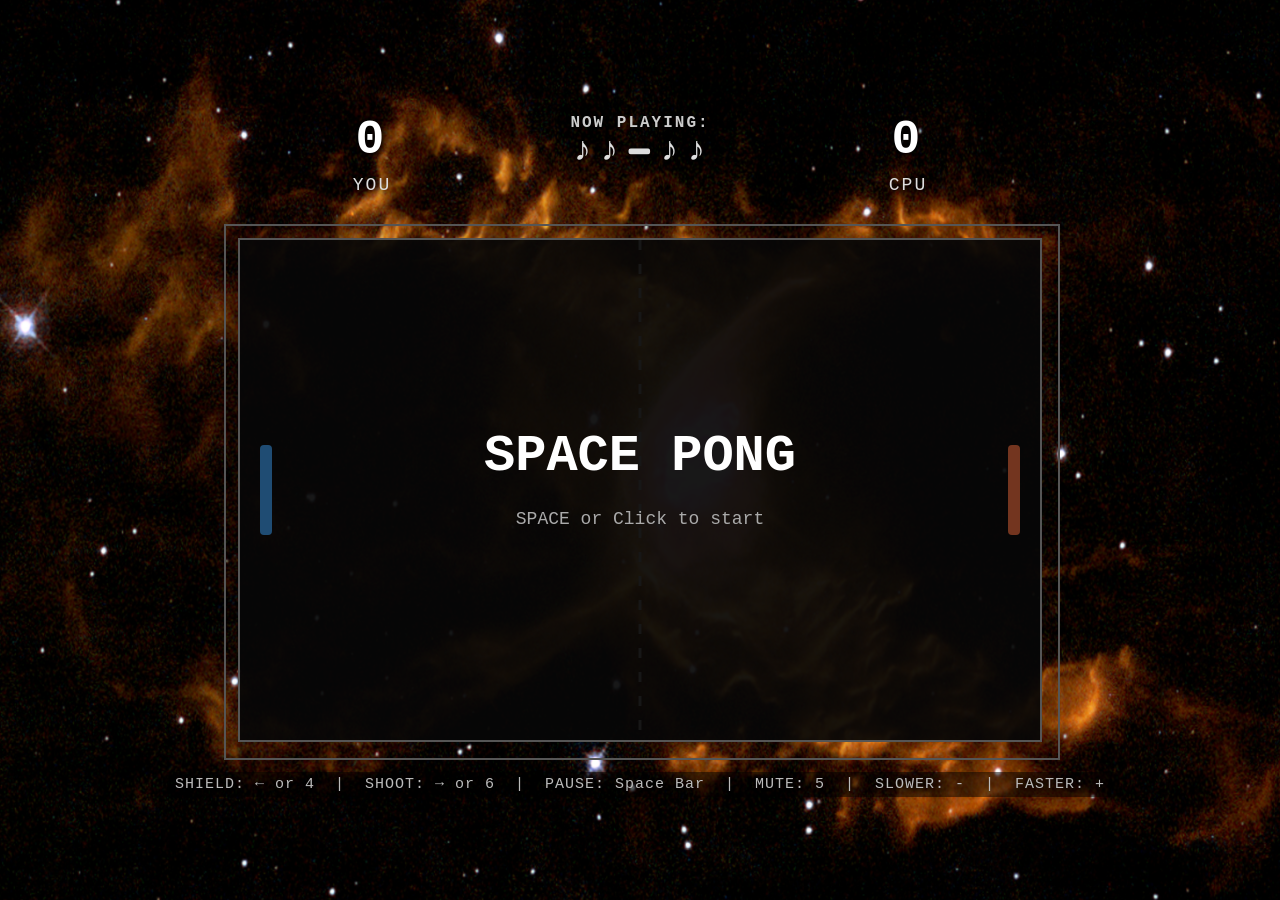
==== index.html @ f09dc67a "Fix audio issues: reduce music volume and stop charging sound on game end - Reduce music volume from" ====
<!DOCTYPE html>
<html lang="en">
<head>
  <meta charset="UTF-8">
  <title>Pong</title>
  <link rel="preconnect" href="https://fonts.googleapis.com">
  <link rel="preconnect" href="https://fonts.gstatic.com" crossorigin>
  <link href="https://fonts.googleapis.com/css2?family=Fredoka+One&display=swap" rel="stylesheet">
  <style>
    * { margin: 0; padding: 0; box-sizing: border-box; }
    body {
      background-color: #111;
      display: flex;
      flex-direction: column;
      align-items: center;
      justify-content: center;
      height: 100vh;
      font-family: 'Courier New', monospace;
      color: #fff;
      overflow: hidden;
      text-shadow: 0 1px 6px rgba(0,0,0,1), 0 0 12px rgba(0,0,0,0.9);
    }
    #scoreboard {
      display: flex;
      align-items: center;
      width: 804px;
      height: 72px;
      flex-shrink: 0;
      font-size: 48px;
      font-weight: bold;
      letter-spacing: 4px;
      line-height: 1;
    }
    #score-player { flex: 1; text-align: center; }
    #score-ai     { flex: 1; text-align: center; }
    #label-row {
      display: flex;
      width: 804px;
      height: 30px;
      flex-shrink: 0;
      align-items: flex-start;
      font-size: 18px;
      letter-spacing: 2px;
      color: #ddd;
      text-shadow: 0 1px 6px rgba(0,0,0,1), 0 0 12px rgba(0,0,0,0.9);
      line-height: 1;
    }
    #label-player { flex: 1; text-align: center; white-space: nowrap; }
    #label-spacer  { flex: 1; }
    #label-ai     { flex: 1; text-align: center; white-space: nowrap; }
    #frenzy-row {
      display: flex;
      width: 804px;
      height: 32px;
      flex-shrink: 0;
      align-items: center;
      overflow: hidden;
      position: relative; z-index: 3;
    }
    #frenzy-left, #frenzy-right {
      flex: 1;
      font-size: 22px;
      font-weight: bold;
      letter-spacing: 1px;
      text-align: center;
      visibility: hidden;
    }
    @keyframes kenBurns {
      from { transform: scale(1.0); }
      to   { transform: scale(1.1); }
    }
    @keyframes rainbowCycle {
      0%   { color: #ff0000; }
      14%  { color: #ff7f00; }
      28%  { color: #ffff00; }
      42%  { color: #00ff00; }
      57%  { color: #0000ff; }
      71%  { color: #4b0082; }
      85%  { color: #9400d3; }
      100% { color: #ff0000; }
    }
    .rainbow-text {
      animation: rainbowCycle 2s linear infinite;
      font-weight: bold;
      font-size: 28px;
      letter-spacing: 2px;
      display: block;
    }
    .bg-layer {
      position: fixed; inset: 0;
      background-size: 100% 100%; background-position: center; background-repeat: no-repeat;
      transition: opacity 3s ease;
      z-index: 1; pointer-events: none; opacity: 0;
      transform-origin: center center;
      will-change: transform, opacity;
    }
    #frenzy-overlay {
      position: fixed; inset: 0;
      z-index: 2; pointer-events: none; opacity: 0;
    }
    #scoreboard, #label-row, #canvas-wrapper, #controls, #keys-help, #now-playing-label {
      position: relative; z-index: 3;
    }
    #canvas-wrapper { width: 804px; height: 504px; flex-shrink: 0; }
    #scrawl-canvas  { position: absolute; top: -14px; left: -14px; pointer-events: none; z-index: 4; }
    canvas { border: 2px solid #555; cursor: none; }
    #now-playing-center {
      flex: 1; display: flex; flex-direction: column; align-items: center; justify-content: center;
    }
    #frenzy-countdown {
      font-size: 20px; font-weight: bold; color: #ff4; letter-spacing: 3px;
      visibility: hidden;
      white-space: nowrap;
      text-shadow: 0 1px 6px rgba(0,0,0,1), 0 0 12px rgba(0,0,0,0.9);
    }
    #now-playing-label {
      font-size: 16px; color: #ccc; letter-spacing: 2px;
      text-align: center; text-transform: uppercase;
      text-shadow: 0 1px 6px rgba(0,0,0,1), 0 0 12px rgba(0,0,0,0.9);
    }
    #now-playing {
      font-size: 34px; color: #ddd; letter-spacing: 1px;
      text-align: center; font-family: 'Fredoka One', cursive;
      text-shadow: 0 1px 6px rgba(0,0,0,1), 0 0 12px rgba(0,0,0,0.9);
      white-space: nowrap; overflow: hidden; text-overflow: ellipsis;
    }
    #now-playing::before { content: '♪ '; }
    #now-playing::after  { content: ' ♪'; }
    .label { color: #aaa; font-size: 11px; letter-spacing: 1px; }
    #keys-help {
      margin-top: 30px; font-size: 15px; color: #bbb; letter-spacing: 1px;
      background: rgba(0,0,0,0.5); padding: 4px 12px; border-radius: 4px;
    }
  </style>
</head>
<body>
  <div id="bg-a" class="bg-layer"></div>
  <div id="bg-b" class="bg-layer"></div>
  <div id="frenzy-overlay"></div>
  <div id="scoreboard">
    <span id="score-player">0</span>
    <div id="now-playing-center">
      <div id="frenzy-countdown"></div>
      <div id="now-playing-label">Now Playing:</div>
      <div id="now-playing">♪ — ♪</div>
    </div>
    <span id="score-ai">0</span>
  </div>
  <div id="label-row">
    <span id="label-player">YOU</span>
    <div id="label-spacer"></div>
    <span id="label-ai">CPU</span>
  </div>
  <div id="frenzy-row">
    <div id="frenzy-left"></div>
    <div id="frenzy-right"></div>
  </div>
  <div id="canvas-wrapper">
    <canvas id="c"></canvas>
    <canvas id="scrawl-canvas" width="832" height="532"></canvas>
  </div>
  <div id="keys-help">SHIELD: ← or 4 &nbsp;|&nbsp; SHOOT: → or 6 &nbsp;|&nbsp; PAUSE: Space Bar &nbsp;|&nbsp; MUTE: 5 &nbsp;|&nbsp; SLOWER: - &nbsp;|&nbsp; FASTER: +</div>

  <script>
    // ─── Background images (NASA APOD) ───────────────────────────────────────
    const APOD_API_KEY = 'Fek6QhTkzvPLLA22pXlm1mJh5IRQTMq0ZwOsfzZN';
    const APOD_COUNT   = 15;
    const BG_CYCLE_MS  = 30000;

    let bgImages = [];
    let bgMeta   = []; // { title, copyright } — stored for future use
    let bgIndex  = 0;
    let bgCycleInterval = null;

    const bgA = document.getElementById('bg-a');
    const bgB = document.getElementById('bg-b');
    const frenzyOverlay = document.getElementById('frenzy-overlay');
    let activeBg = bgA; // currently visible layer

    function applyNextBackground() {} // no-op stub — resetGame calls this safely

    function restartZoom(el) {
      el.style.animation = 'none';
      el.offsetHeight; // force reflow so the browser resets the animation
      el.style.animation = 'kenBurns 20s linear forwards';
    }

    function crossfadeTo(url) {
      const incoming = activeBg === bgA ? bgB : bgA;
      incoming.style.backgroundImage = `url('${url}')`;
      restartZoom(incoming);
      incoming.style.opacity = '1';
      activeBg.style.opacity = '0';
      activeBg = incoming;
    }

    function startBgCycle() {
      if (bgCycleInterval) clearInterval(bgCycleInterval);
      bgIndex = Math.floor(Math.random() * bgImages.length);
      activeBg = bgA;
      bgB.style.opacity = '0';
      bgA.style.backgroundImage = `url('${bgImages[bgIndex]}')`;
      restartZoom(bgA);
      bgA.style.opacity = '1';
      bgCycleInterval = setInterval(() => {
        bgIndex = (bgIndex + 1) % bgImages.length;
        crossfadeTo(bgImages[bgIndex]);
      }, BG_CYCLE_MS);
    }

    const LOCAL_BG_COUNT = 105; // update if you add or remove images
    const APOD_ENABLED   = false; // ← set to true to re-enable NASA API backgrounds

    // Build the full list, shuffle it, and start immediately — no sequential probing.
    // Change LOCAL_BG_COUNT above if the number of background files changes.
    function loadLocalImages() {
      const candidates = Array.from({ length: LOCAL_BG_COUNT },
                                    (_, i) => `backgrounds/background_${i + 1}.jpg`);
      let remaining = candidates.length;
      const loaded = [];
      candidates.forEach(url => {
        const img = new Image();
        img.onload  = () => { loaded.push(url); finalize(); };
        img.onerror = () => {                    finalize(); };
        img.src = url;
      });
      function finalize() {
        if (--remaining > 0) return;
        bgImages = loaded;
        bgMeta   = bgImages.map(() => ({ title: '', copyright: '' }));
        // Fisher-Yates shuffle for random order every session
        for (let i = bgImages.length - 1; i > 0; i--) {
          const j = Math.floor(Math.random() * (i + 1));
          [bgImages[i], bgImages[j]] = [bgImages[j], bgImages[i]];
          [bgMeta[i],   bgMeta[j]]   = [bgMeta[j],   bgMeta[i]];
        }
        if (bgImages.length) startBgCycle();
      }
    }

    loadLocalImages();

    // Step 2 — fetch NASA APOD in parallel; swap in if successful
    const APOD_URL = `https://api.nasa.gov/planetary/apod?api_key=${APOD_API_KEY}&count=${APOD_COUNT}`;
    if (APOD_ENABLED) console.log('[APOD] Fetching:', APOD_URL);

    if (APOD_ENABLED) fetch(APOD_URL)
      .then(r => {
        console.log('[APOD] HTTP status:', r.status, r.statusText);
        if (!r.ok) {
          return r.text().then(body => { throw new Error(`APOD HTTP ${r.status}: ${body}`); });
        }
        return r.json();
      })
      .then(data => {
        const images = data.filter(e => e.media_type === 'image');
        if (!images.length) throw new Error('APOD batch contained no images');
        bgImages = images.map(e => e.url);
        bgMeta   = images.map(e => ({ title: e.title || '', copyright: e.copyright || '' }));
        console.log('[APOD] Switched to NASA images:', bgImages.length);
        startBgCycle(); // crossfades into first NASA image
      })
      .catch(err => {
        console.error('[APOD] Fetch failed, keeping local images. Reason:', err.message);
        // local images already loaded and cycling — nothing to do
      });

    const canvas = document.getElementById('c');
    const ctx = canvas.getContext('2d');
    const W = 800, H = 500;
    canvas.width = W; canvas.height = H;

    const scrawlEl = document.getElementById('scrawl-canvas');
    const sctx = scrawlEl.getContext('2d');
    const SW = 832, SH = 532, SG = 14; // scrawl canvas dims and gutter size

    const PADDLE_W = 12, PADDLE_H = 90, BALL_R = 8;
    const PADDLE_CURVE = 0.35; // spin multiplier based on hit position
    const KEY_PADDLE_SPEED = 11;
    const WIN_SCORE = 99;
    const BULLET_R = 4, BULLET_SPEED = 9;
    const HOLE_SIZE = 14, MAX_HOLES = 5;
    const SHOT_COOLDOWN = 700;
    const AI_SHOT_MIN = 2500, AI_SHOT_MAX = 5000;
    const SHIELD_MAX_MS      = 5000;
    const SHIELD_RECHARGE_MS = 20000;
    const TRAIL_DURATION = 20000;
    const TRAIL_SPEED_MULT = 3, TRAIL_SCORE_MULT = 3;

    // ─── Audio context ────────────────────────────────────────────────────────
    const audioCtx = new (window.AudioContext || window.webkitAudioContext)();

    // ─── SFX ─────────────────────────────────────────────────────────────────
    function playPaddleSound() {
      const t = audioCtx.currentTime;
      const o = audioCtx.createOscillator(), g = audioCtx.createGain();
      o.connect(g); g.connect(audioCtx.destination);
      o.type = 'sine';
      o.frequency.setValueAtTime(450, t);
      o.frequency.exponentialRampToValueAtTime(250, t + 0.15);
      g.gain.setValueAtTime(0.2, t);
      g.gain.exponentialRampToValueAtTime(0.01, t + 0.15);
      o.start(t); o.stop(t + 0.15);
    }

    function playFloorCeilingSound() {
      const t = audioCtx.currentTime;
      const o = audioCtx.createOscillator(), g = audioCtx.createGain();
      o.connect(g); g.connect(audioCtx.destination);
      o.type = 'triangle';
      o.frequency.setValueAtTime(200, t);
      o.frequency.exponentialRampToValueAtTime(80, t + 0.12);
      g.gain.setValueAtTime(0.18, t);
      g.gain.exponentialRampToValueAtTime(0.01, t + 0.12);
      o.start(t); o.stop(t + 0.12);
    }

    function playShootSound() {
      const now = audioCtx.currentTime;
      const dur = 0.6;

      // Main descending laser oscillator
      const osc1 = audioCtx.createOscillator();
      osc1.type = 'sawtooth';
      osc1.frequency.setValueAtTime(800, now);
      osc1.frequency.exponentialRampToValueAtTime(40, now + dur);

      // Sub bass layer for depth
      const osc2 = audioCtx.createOscillator();
      osc2.type = 'sine';
      osc2.frequency.setValueAtTime(400, now);
      osc2.frequency.exponentialRampToValueAtTime(25, now + dur);

      // Metallic shimmer
      const osc3 = audioCtx.createOscillator();
      osc3.type = 'square';
      osc3.frequency.setValueAtTime(1200, now);
      osc3.frequency.exponentialRampToValueAtTime(60, now + dur * 0.8);

      // Lowpass filter sweep for that laser "zap" character
      const filter = audioCtx.createBiquadFilter();
      filter.type = 'lowpass';
      filter.frequency.setValueAtTime(3000, now);
      filter.frequency.exponentialRampToValueAtTime(200, now + dur);
      filter.Q.value = 12;

      // Amp envelope
      const gain = audioCtx.createGain();
      gain.gain.setValueAtTime(0, now);
      gain.gain.linearRampToValueAtTime(0.5, now + 0.01);
      gain.gain.exponentialRampToValueAtTime(0.001, now + dur);

      const sub = audioCtx.createGain();
      sub.gain.value = 0.6;
      const shim = audioCtx.createGain();
      shim.gain.value = 0.15;

      osc1.connect(filter);
      osc3.connect(shim).connect(filter);
      filter.connect(gain);
      osc2.connect(sub).connect(gain);
      gain.connect(audioCtx.destination);

      osc1.start(now); osc2.start(now); osc3.start(now);
      osc1.stop(now + dur); osc2.stop(now + dur); osc3.stop(now + dur);
    }

    // Charging sound: rises from low to high frequency and sustains
    function startChargingSound() {
      if (isChargeSoundPlaying) return;
      isChargeSoundPlaying = true;

      const now = audioCtx.currentTime;

      chargeOscillator = audioCtx.createOscillator();
      chargeOscillator.type = 'sine';
      chargeOscillator.frequency.setValueAtTime(220, now); // A3 - start low
      chargeOscillator.frequency.linearRampToValueAtTime(660, now + 0.8); // rise to E4 over 0.8s

      chargeGain = audioCtx.createGain();
      chargeGain.gain.setValueAtTime(0, now);
      chargeGain.gain.linearRampToValueAtTime(0.25, now + 0.05); // quick attack
      // sustain at 0.25 until stopped

      chargeOscillator.connect(chargeGain);
      chargeGain.connect(audioCtx.destination);
      chargeOscillator.start(now);
    }

    function stopChargingSound() {
      if (!isChargeSoundPlaying) return;
      isChargeSoundPlaying = false;

      if (chargeOscillator && chargeGain) {
        const now = audioCtx.currentTime;
        const fadeDur = 0.15;

        chargeGain.gain.cancelScheduledValues(now);
        chargeGain.gain.setValueAtTime(chargeGain.gain.value, now);
        chargeGain.gain.exponentialRampToValueAtTime(0.001, now + fadeDur);

        setTimeout(() => {
          try {
            chargeOscillator.stop();
          } catch (e) {}
          chargeOscillator = null;
          chargeGain = null;
        }, fadeDur * 1000);
      }
    }

    // Powerful "pew" sound on charge release, intensity scales with charge level
    function playChargeFireSound(chargeLevel = 0) {
      const now = audioCtx.currentTime;
      const baseFreq = 1800;
      const dur = 0.1 + chargeLevel * 0.1; // longer release for higher charge (0.1-0.2s)
      const intensity = 0.25 + chargeLevel * 0.3; // louder for higher charge (0.25-0.55)

      // High frequency sine that drops quickly
      const osc = audioCtx.createOscillator();
      osc.type = 'sine';
      osc.frequency.setValueAtTime(baseFreq + chargeLevel * 400, now); // higher start freq for higher charge
      osc.frequency.exponentialRampToValueAtTime(200 + chargeLevel * 200, now + dur);

      const gain = audioCtx.createGain();
      gain.gain.setValueAtTime(intensity, now);
      gain.gain.exponentialRampToValueAtTime(0.001, now + dur);

      osc.connect(gain);
      gain.connect(audioCtx.destination);

      osc.start(now);
      osc.stop(now + dur);
    }

    function playAIShootSound() {
      const now = audioCtx.currentTime;
      const dur = 0.35;

      const osc1 = audioCtx.createOscillator();
      osc1.type = 'sawtooth';
      osc1.frequency.setValueAtTime(1200, now);
      osc1.frequency.exponentialRampToValueAtTime(180, now + dur);

      const osc2 = audioCtx.createOscillator();
      osc2.type = 'square';
      osc2.frequency.setValueAtTime(800, now);
      osc2.frequency.exponentialRampToValueAtTime(120, now + dur);

      const sub = audioCtx.createOscillator();
      sub.type = 'sine';
      sub.frequency.setValueAtTime(400, now);
      sub.frequency.exponentialRampToValueAtTime(80, now + dur);

      const filter = audioCtx.createBiquadFilter();
      filter.type = 'lowpass';
      filter.frequency.setValueAtTime(3000, now);
      filter.frequency.exponentialRampToValueAtTime(400, now + dur);
      filter.Q.value = 8;

      const gain = audioCtx.createGain();
      gain.gain.setValueAtTime(0, now);
      gain.gain.linearRampToValueAtTime(0.35, now + 0.01);
      gain.gain.exponentialRampToValueAtTime(0.001, now + dur);

      osc1.connect(filter);
      osc2.connect(filter);
      sub.connect(filter);
      filter.connect(gain);
      gain.connect(audioCtx.destination);

      osc1.start(now); osc2.start(now); sub.start(now);
      osc1.stop(now + dur); osc2.stop(now + dur); sub.stop(now + dur);
    }

    function playBulletHitSound() {
      const t = audioCtx.currentTime;
      for (let i = 0; i < 3; i++) {
        const o = audioCtx.createOscillator(), g = audioCtx.createGain();
        o.connect(g); g.connect(audioCtx.destination);
        o.type = 'square';
        o.frequency.setValueAtTime(800 - i * 200, t + i * 0.04);
        g.gain.setValueAtTime(0.12, t + i * 0.04);
        g.gain.exponentialRampToValueAtTime(0.01, t + i * 0.04 + 0.06);
        o.start(t + i * 0.04); o.stop(t + i * 0.04 + 0.06);
      }
    }

    // ─── Shield sound (continuous crackle while active) ──────────────────────
    let shieldSoundNodes = null;

    function startShieldSound() {
      if (shieldSoundNodes) return;
      const bufLen = audioCtx.sampleRate; // 1-second looping noise
      const buf = audioCtx.createBuffer(1, bufLen, audioCtx.sampleRate);
      const data = buf.getChannelData(0);
      for (let i = 0; i < bufLen; i++) data[i] = Math.random() * 2 - 1;
      const noise = audioCtx.createBufferSource();
      noise.buffer = buf; noise.loop = true;
      // Two bandpass layers for electrical texture
      const bpf1 = audioCtx.createBiquadFilter();
      bpf1.type = 'bandpass'; bpf1.frequency.value = 2500; bpf1.Q.value = 4;
      const bpf2 = audioCtx.createBiquadFilter();
      bpf2.type = 'bandpass'; bpf2.frequency.value = 900;  bpf2.Q.value = 2;
      const g1 = audioCtx.createGain(); g1.gain.value = 0.22;
      const g2 = audioCtx.createGain(); g2.gain.value = 0.12;
      const master = audioCtx.createGain(); master.gain.value = 1.0;
      // Square-wave LFO at 45 Hz — makes noise stutter into a crackle
      const lfo = audioCtx.createOscillator();
      lfo.type = 'square'; lfo.frequency.value = 45;
      const lfoG = audioCtx.createGain(); lfoG.gain.value = 0.22;
      lfo.connect(lfoG); lfoG.connect(master.gain);
      noise.connect(bpf1); bpf1.connect(g1); g1.connect(master);
      noise.connect(bpf2); bpf2.connect(g2); g2.connect(master);
      master.connect(audioCtx.destination);
      noise.start(); lfo.start();
      shieldSoundNodes = { noise, lfo };
    }

    function stopShieldSound() {
      if (!shieldSoundNodes) return;
      try { shieldSoundNodes.noise.stop(); shieldSoundNodes.lfo.stop(); } catch(e) {}
      shieldSoundNodes = null;
    }

    function playShieldBlockSound() {
      const t = audioCtx.currentTime;
      const o = audioCtx.createOscillator(), g = audioCtx.createGain();
      o.connect(g); g.connect(audioCtx.destination);
      o.type = 'sine';
      o.frequency.setValueAtTime(300, t);
      o.frequency.linearRampToValueAtTime(600, t + 0.08);
      o.frequency.linearRampToValueAtTime(300, t + 0.16);
      g.gain.setValueAtTime(0.18, t);
      g.gain.exponentialRampToValueAtTime(0.01, t + 0.16);
      o.start(t); o.stop(t + 0.16);
    }

    // ─── Music (HTML5 Audio) ──────────────────────────────────────────────────
    const BASE = 'https://www.fesliyanstudios.com/download-link.php?src=i&id=';
    const tracks = [
      { name: 'Feels Good',             id: 417  },
      { name: 'Emotion',                id: 458  },
      { name: 'Silly Feet',             id: 394  },
      { name: 'Beating Heart',          id: 392  },
      { name: 'Lost In Dance',          id: 389  },
      { name: 'Dodging Lasers',         id: 2893 },
      { name: 'Bass Addict',            id: 2887 },
      { name: 'Paranoia Dance',         id: 2909 },
      { name: 'Give Me Back My Vibes',  id: 2901 },
      { name: 'Erosion',                id: 2741 },
      { name: 'Senses',                 id: 2711 },
      { name: 'Lily',                   id: 2697 },
      { name: 'Groovin',                id: 2677 },
      { name: 'Utopia',                 id: 2663 },
      { name: 'Slaps',                  id: 1002 },
      { name: 'ShakaLaka',              id: 582  },
      { name: 'Shake It Up',            id: 524  },
      { name: 'Let Go',                 id: 432  },
      { name: 'Pyromania Normal',       id: 2917 },
      { name: 'JPOP',                   id: 1726 },
      { name: '8 Bit Surf',             id: 568  },
      { name: 'Fight Club',             id: 391  },
      { name: 'Jump Around',            id: 396  },
      { name: 'Head Bang',              id: 409  },
      { name: 'Land of 8 Bits',         id: 288  },
    ];
    const frenzyTrackMeta = { name: 'Pyromania', id: 2921 };

    const audio = new Audio();
    audio.volume = 0.5;
    let fadeInTimer = null;
    let isMuted = false;
    let muteVolume = 0.5;

    function fadeInMusic() {
      if (fadeInTimer) clearInterval(fadeInTimer);
      audio.volume = 0;
      const targetVol = 0.5;
      const dur = 500; // 500ms
      const startTime = performance.now();
      const step = () => {
        const elapsed = performance.now() - startTime;
        const progress = Math.min(1, elapsed / dur);
        audio.volume = progress * targetVol;
        if (progress < 1) fadeInTimer = setTimeout(step, 16);
      };
      fadeInTimer = setTimeout(step, 16);
    }

    let useFrenzyMusic = false;
    let preFrenzyQueueIdx = 0;

    // Shuffled queue — cycles through every track before repeating any
    let trackQueue = [];
    let trackQueueIdx = 0;

    function buildTrackQueue(avoidIdx) {
      trackQueue = Array.from({ length: tracks.length }, (_, i) => i);
      for (let i = trackQueue.length - 1; i > 0; i--) {
        const j = Math.floor(Math.random() * (i + 1));
        [trackQueue[i], trackQueue[j]] = [trackQueue[j], trackQueue[i]];
      }
      if (avoidIdx !== undefined && trackQueue[0] === avoidIdx && trackQueue.length > 1)
        [trackQueue[0], trackQueue[1]] = [trackQueue[1], trackQueue[0]];
      trackQueueIdx = 0;
    }

    buildTrackQueue();
    let currentTrackIdx = trackQueue[0];

    audio.addEventListener('ended', () => {
      if (useFrenzyMusic) { fadeInMusic(); audio.play().catch(() => {}); return; }
      const last = trackQueue[trackQueueIdx];
      trackQueueIdx++;
      if (trackQueueIdx >= trackQueue.length) buildTrackQueue(last);
      currentTrackIdx = trackQueue[trackQueueIdx];
      setTrackSrc();
      fadeInMusic();
      audio.play().catch(() => {});
    });

    function setTrackSrc() {
      const meta = useFrenzyMusic ? frenzyTrackMeta : tracks[currentTrackIdx];
      audio.src = BASE + meta.id;
      document.getElementById('now-playing').textContent = meta.name;
    }

    function startMusic() {
      setTrackSrc();
      audio.addEventListener('loadedmetadata', function seekAndPlay() {
        audio.removeEventListener('loadedmetadata', seekAndPlay);
        const safeDuration = Math.max(0, audio.duration - 20);
        if (safeDuration > 0) audio.currentTime = Math.random() * safeDuration;
        fadeInMusic();
        audio.play().catch(() => {});
      });
    }

    function stopMusic() {
      audio.pause();
    }

    function toggleMute() {
      isMuted = !isMuted;
      if (isMuted) {
        muteVolume = audio.volume;
        audio.volume = 0;
      } else {
        audio.volume = muteVolume;
      }
    }

    function syncMusicToState() {
      if (state === 'playing') {
        if (audio.paused) audio.play().catch(() => {});
      } else {
        audio.pause();
        stopShieldSound();
      }
    }

    // ─── State ────────────────────────────────────────────────────────────────
    let state = 'idle';
    let speedMultiplier = 1.0;
    let trailEnabled = false;
    let frenzyTextPerimPos = 0;
    let shieldIsOn      = false;
    let shieldEndTime   = 0;
    let shieldReadyTime = 0;
    const trailMaxLength = 100;
    let ballTrail = [];
    let trailActive = false, trailEndTime = 0, nextTrailTime = 0;
    let trailPausedRemaining = 0; // ms remaining when game was paused

    const keys = {};
    let lastPlayerShot = 0;
    let nextAIShot = 0;

    // Charging weapon system
    let playerChargeLevel = 0;      // 0-1 (0% to 100%)
    let isPlayerCharging = false;
    let playerChargeStartTime = 0;
    const CHARGE_TIME_MS = 2000;    // time to reach 100%
    const CHARGE_LEVELS = [0, 0.33, 0.66, 1.0]; // tap, medium, high, full

    // Charging sound state
    let chargeOscillator = null;
    let chargeGain = null;
    let isChargeSoundPlaying = false;

    let playerBullets = [], aiBullets = [];
    let aiHoles = [], playerHoles = [];
    let particles = [];
    let rallyCount = 0;
    let shakeMagnitude = 0;
    let shakeDuration = 0;

    const player = { x: 20,          y: H / 2 - PADDLE_H / 2, score: 0 };
    const ai     = { x: W-20-PADDLE_W, y: H / 2 - PADDLE_H / 2, score: 0 };
    const ball   = { x: W/2, y: H/2, vx: 0, vy: 0, speed: 5, spin: 0 };

    // Track paddle velocities for spin calculation
    let playerPrevY = player.y;
    let aiPrevY = ai.y;

    let mouseY = H / 2;
    let winnerText = '';
    let winReason  = '';

    function setSpeed(v) {
      speedMultiplier = Math.min(2.0, Math.max(0.5, parseFloat(v.toFixed(1))));
    }

    // ─── Input ────────────────────────────────────────────────────────────────
    canvas.addEventListener('mousemove', e => {
      const r = canvas.getBoundingClientRect();
      mouseY = e.clientY - r.top;
    });

    canvas.addEventListener('click', () => {
      if (state === 'idle' || state === 'win') { audioCtx.resume(); resetGame(); state = 'playing'; startMusic(); }
    });

    document.addEventListener('keydown', e => {
      keys[e.key] = true;
      const arrows = ['ArrowUp','ArrowDown','ArrowLeft','ArrowRight'];
      if ([...arrows, ' '].includes(e.key)) e.preventDefault();

      if (e.key === ' ') {
        if (state === 'idle' || state === 'win') { audioCtx.resume(); resetGame(); state = 'playing'; startMusic(); }
        else if (state === 'playing') {
          state = 'paused';
          stopShieldSound(); stopChargingSound(); shieldIsOn = false;
          if (trailActive) trailPausedRemaining = Math.max(0, trailEndTime - performance.now());
        }
        else if (state === 'paused') {
          state = 'playing';
          if (trailActive) trailEndTime = performance.now() + trailPausedRemaining;
        }
        syncMusicToState();
      }

      // Speed: + = faster, - = slower (keyboard and numpad)
      if (e.key === '+' || e.key === '=' || e.code === 'NumpadAdd')      setSpeed(speedMultiplier + 0.1);
      if (e.key === '-' || e.key === '_' || e.code === 'NumpadSubtract') setSpeed(speedMultiplier - 0.1);

      // Mute toggle: 5 or Numpad5
      if (e.key === '5' || e.code === 'Numpad5') toggleMute();

    });

    document.addEventListener('keyup', e => {
      keys[e.key] = false;

      // Fire charged shot when releasing →
      if ((e.key === 'ArrowRight') && isPlayerCharging) {
        firePlayerBullet(playerChargeLevel);
        isPlayerCharging = false;
        playerChargeLevel = 0;
      }
    });


    // ─── Game logic ───────────────────────────────────────────────────────────
    function resetGame() {
      stopShieldSound(); stopChargingSound(); shieldIsOn = false; shieldEndTime = 0; shieldReadyTime = 0;
      applyNextBackground();
      player.score = 0; ai.score = 0;
      document.getElementById('score-player').textContent = 0;
      document.getElementById('score-ai').textContent = 0;
      player.y = H / 2 - PADDLE_H / 2;
      ai.y     = H / 2 - PADDLE_H / 2;
      mouseY   = H / 2;
      playerBullets = []; aiBullets = [];
      aiHoles = []; playerHoles = [];
      particles = [];
      trailActive = false; trailEnabled = false; ballTrail = [];
      useFrenzyMusic = false; buildTrackQueue(); currentTrackIdx = trackQueue[0];
      scheduleNextAIShot();
      scheduleNextTrail();
      launchBall();
    }

    function scheduleNextTrail() {
      nextTrailTime = performance.now() + 10000 + Math.random() * 30000;
    }

    function scheduleNextAIShot() {
      nextAIShot = performance.now() + AI_SHOT_MIN + Math.random() * (AI_SHOT_MAX - AI_SHOT_MIN);
    }

    function launchBall(towardAI = Math.random() < 0.5) {
      ball.x = W / 2; ball.y = H / 2; ball.speed = 5;
      const angle = Math.random() * 0.6 - 0.3;
      ball.vx = ball.speed * (towardAI ? 1 : -1) * Math.cos(angle);
      ball.vy = ball.speed * Math.sin(angle);
      ballTrail = [];
      rallyCount = 0;
    }

    function addHole(holesArr, paddle, hitY) {
      if (holesArr.length >= MAX_HOLES) return;
      const relY = hitY - paddle.y;
      if (!holesArr.some(h => Math.abs(h - relY) < HOLE_SIZE + 2)) {
        holesArr.push(relY);
        if (holesArr.length >= MAX_HOLES) {
          // Paddle destroyed — other team wins
          const who = paddle === player ? 'CPU' : 'YOU';
          state = 'win';
          stopChargingSound();
          winnerText = who === 'YOU' ? 'YOU WIN!' : 'CPU WINS!';
          winReason  = who === 'YOU' ? 'CPU paddle destroyed by bullets' : 'Your paddle was shot to pieces';
          syncMusicToState();
        }
      }
    }

    function isHole(holesArr, paddle, testY) {
      return holesArr.some(relY => {
        const absY = paddle.y + relY;
        return testY >= absY - HOLE_SIZE / 2 && testY <= absY + HOLE_SIZE / 2;
      });
    }

    function updateTrail() {
      const now = performance.now();
      if (!trailActive && now >= nextTrailTime) {
        trailActive = true; trailEnabled = true;
        trailEndTime = now + TRAIL_DURATION;
        if (state === 'playing') {
          stopMusic();
          preFrenzyQueueIdx = trackQueueIdx;
          useFrenzyMusic = true;
          startMusic();
        }
      }
      if (trailActive && now >= trailEndTime) {
        trailActive = false; trailEnabled = false;
        ballTrail = []; scheduleNextTrail();
        if (state === 'playing') {
          stopMusic();
          useFrenzyMusic = false;
          trackQueueIdx = preFrenzyQueueIdx + 1;
          if (trackQueueIdx >= trackQueue.length) buildTrackQueue(trackQueue[preFrenzyQueueIdx]);
          currentTrackIdx = trackQueue[trackQueueIdx];
          startMusic();
        }
      }
    }

    function updatePlayer() {
      const kUp   = keys['ArrowUp']   || keys['8'] === true && false || e_num8();
      const kDown = keys['ArrowDown'] || e_num2();

      if (kUp || kDown) {
        if (kUp)   player.y -= KEY_PADDLE_SPEED;
        if (kDown) player.y += KEY_PADDLE_SPEED;
        // Sync mouseY so switching back to mouse is seamless
        mouseY = player.y + PADDLE_H / 2;
      } else {
        player.y = mouseY - PADDLE_H / 2;
      }
      player.y = Math.max(0, Math.min(H - PADDLE_H, player.y));
    }

    // Numpad key checks via e.code stored in keys-by-code map
    const codeKeys = {};
    document.addEventListener('keydown', e => { codeKeys[e.code] = true; });
    document.addEventListener('keyup',   e => {
      codeKeys[e.code] = false;

      // Fire charged shot when releasing Numpad6
      if ((e.code === 'Numpad6') && isPlayerCharging) {
        firePlayerBullet(playerChargeLevel);
        isPlayerCharging = false;
        playerChargeLevel = 0;
      }
    });

    const e_num8 = () => codeKeys['Numpad8'];
    const e_num2 = () => codeKeys['Numpad2'];
    const e_num6 = () => codeKeys['Numpad6'];
    const e_num4 = () => codeKeys['Numpad4'];

    // Rewrite updatePlayer cleanly now that codeKeys is defined
    // (overwrite previous definition)
    window._updatePlayer = function() {
      const kUp   = keys['ArrowUp']   || codeKeys['Numpad8'];
      const kDown = keys['ArrowDown'] || codeKeys['Numpad2'];

      if (kUp || kDown) {
        if (kUp)   player.y -= KEY_PADDLE_SPEED;
        if (kDown) player.y += KEY_PADDLE_SPEED;
        mouseY = player.y + PADDLE_H / 2;
      } else {
        player.y = mouseY - PADDLE_H / 2;
      }
      player.y = Math.max(0, Math.min(H - PADDLE_H, player.y));
    };

    function updateAI() {
      const center = ai.y + PADDLE_H / 2;
      const diff = ball.y - center;
      const reaction = 0.08 + 0.04 * (Math.abs(ball.x - ai.x) / W);
      ai.y += diff * reaction;
      ai.y = Math.max(0, Math.min(H - PADDLE_H, ai.y));
    }

    function tryPlayerShoot() {
      const shootKeyPressed = keys['ArrowRight'] || codeKeys['Numpad6'];

      // Start charging if key pressed and not already charging
      if (shootKeyPressed && !isPlayerCharging) {
        isPlayerCharging = true;
        playerChargeStartTime = performance.now();
        playerChargeLevel = 0;
        startChargingSound(); // start charging sound
      }

      // Update charge level while holding
      if (isPlayerCharging) {
        const elapsed = performance.now() - playerChargeStartTime;
        playerChargeLevel = Math.min(1, elapsed / CHARGE_TIME_MS);
      }
    }

    function firePlayerBullet(chargeLevel) {
      const now = performance.now();
      if (now - lastPlayerShot < SHOT_COOLDOWN) return;
      lastPlayerShot = now;

      // Determine power level based on charge (4 levels)
      let powerLevel = 0;
      if (chargeLevel < 0.01) powerLevel = 0;      // tap = level 0
      else if (chargeLevel < 0.33) powerLevel = 1; // medium
      else if (chargeLevel < 0.66) powerLevel = 2; // high
      else powerLevel = 3;                         // full

      // Add bullet with power metadata
      playerBullets.push({
        x: player.x + PADDLE_W + 2,
        y: player.y + PADDLE_H / 2,
        power: powerLevel,
        chargePercent: chargeLevel
      });

      // Audio: stop charging sound and play release sound correlated to charge level
      stopChargingSound();
      playChargeFireSound(chargeLevel);
    }

    function tryAIShoot() {
      const now = performance.now();
      if (now < nextAIShot) return;
      scheduleNextAIShot();
      aiBullets.push({ x: ai.x - 2, y: ai.y + PADDLE_H / 2 });
      playAIShootSound();
    }

    function updateShieldState() {
      const now  = performance.now();
      const wants = keys['ArrowLeft'] || codeKeys['Numpad4'];
      const canActivate = now >= shieldReadyTime;
      const wasOn = shieldIsOn;
      // Arm a new activation window when key is first pressed and cooldown is done
      if (wants && canActivate && !wasOn) shieldEndTime = now + SHIELD_MAX_MS;
      shieldIsOn = wants && canActivate && now < shieldEndTime;
      if (wasOn && !shieldIsOn) { shieldReadyTime = now + SHIELD_RECHARGE_MS; stopShieldSound(); }
      if (!wasOn &&  shieldIsOn) startShieldSound();
    }

    // ─── Particle System ──────────────────────────────────────────────────────
    class Particle {
      constructor(x, y, vx, vy, life, color, size) {
        this.x = x; this.y = y;
        this.vx = vx; this.vy = vy;
        this.life = life; this.maxLife = life;
        this.color = color; this.size = size;
      }
    }

    function spawnHitParticles(x, y, dir) {
      const extra = rallyCount >= 10 ? 8 : rallyCount >= 5 ? 4 : 0;
      const count = 8 + extra;
      const baseColor = dir > 0 ? '#4af' : '#f74';
      const hotColor = '#ff3300';
      const color = rallyCount >= 10 ? hotColor : baseColor;
      for (let i = 0; i < count; i++) {
        const angle = (Math.random() - 0.5) * Math.PI * 0.8 + (dir > 0 ? 0 : Math.PI);
        const speed = 1.5 + Math.random() * 3;
        particles.push(new Particle(
          x, y,
          Math.cos(angle) * speed,
          Math.sin(angle) * speed,
          0.4 + Math.random() * 0.3,
          color,
          2 + Math.random() * 2
        ));
      }
    }

    function spawnScoreExplosion(x, y, color) {
      const count = 24;
      for (let i = 0; i < count; i++) {
        const angle = (i / count) * Math.PI * 2 + Math.random() * 0.3;
        const speed = 2 + Math.random() * 5;
        particles.push(new Particle(
          x, y,
          Math.cos(angle) * speed,
          Math.sin(angle) * speed,
          0.6 + Math.random() * 0.4,
          color,
          2 + Math.random() * 3
        ));
      }
    }

    function drawParticles() {
      ctx.save();
      particles.forEach(p => {
        const t = p.life / p.maxLife;
        ctx.globalAlpha = t;
        ctx.fillStyle = p.color;
        ctx.shadowColor = p.color;
        ctx.shadowBlur = 6;
        ctx.beginPath();
        ctx.arc(p.x, p.y, p.size * t, 0, Math.PI * 2);
        ctx.fill();
      });
      ctx.shadowBlur = 0;
      ctx.globalAlpha = 1;
      ctx.restore();
    }

    function updateBullets() {
      const shield = shieldIsOn;
      const shieldX = player.x + PADDLE_W + 2;

      playerBullets = playerBullets.filter(b => {
        // Speed scales with power level (0-3): tap=1x, medium=1.5x, high=2x, full=3x
        const speedMultiplier_bullet = 1 + (b.power || 0) * 0.65;
        b.x += BULLET_SPEED * speedMultiplier * speedMultiplier_bullet;
        if (b.x > W) return false;
        const inX = b.x + BULLET_R >= ai.x && b.x - BULLET_R <= ai.x + PADDLE_W;
        const inY = b.y >= ai.y && b.y <= ai.y + PADDLE_H;
        if (inX && inY) {
          // Full power (level 3) bullets destroy the paddle immediately
          if (b.power === 3) {
            state = 'win';
            stopChargingSound();
            player.score += 10;
            document.getElementById('score-player').textContent = player.score;
            winnerText = 'YOU WIN!';
            winReason = 'Paddle destroyed by full power shot!';
            syncMusicToState();
          } else if (!isHole(aiHoles, ai, b.y)) {
            addHole(aiHoles, ai, b.y);
            playBulletHitSound();
          }
          return false;
        }
        return true;
      });

      aiBullets = aiBullets.filter(b => {
        b.x -= BULLET_SPEED * speedMultiplier;
        if (b.x < 0) return false;
        if (shield) {
          const inSX = b.x - BULLET_R <= shieldX + 8 && b.x + BULLET_R >= shieldX;
          const inSY = b.y >= player.y && b.y <= player.y + PADDLE_H;
          if (inSX && inSY) { playShieldBlockSound(); return false; }
        }
        const inX = b.x - BULLET_R <= player.x + PADDLE_W && b.x + BULLET_R >= player.x;
        const inY = b.y >= player.y && b.y <= player.y + PADDLE_H;
        if (inX && inY) {
          if (!isHole(playerHoles, player, b.y)) { addHole(playerHoles, player, b.y); playBulletHitSound(); }
          return false;
        }
        return true;
      });
    }

    function collidesWithPaddle(paddle) {
      if (!(ball.x - BALL_R < paddle.x + PADDLE_W && ball.x + BALL_R > paddle.x &&
            ball.y + BALL_R > paddle.y && ball.y - BALL_R < paddle.y + PADDLE_H)) return false;
      const holes = paddle === player ? playerHoles : aiHoles;
      return !isHole(holes, paddle, ball.y);
    }

    function reflect(paddle) {
      // hitPos: -1 (top) to 1 (bottom)
      const hitPos = ((ball.y - paddle.y) / PADDLE_H - 0.5) * 2;

      // Spin from curved paddle: depends on hit position and paddle curve constant
      ball.spin = hitPos * PADDLE_CURVE * 8;

      // Add paddle velocity contribution to spin (small factor)
      const paddleVy = paddle === player ? playerPrevY - paddle.y : aiPrevY - paddle.y;
      ball.spin += paddleVy * 0.3;

      // Reflect ball and set velocity
      const angle  = hitPos * Math.PI * 0.65;
      ball.speed = Math.min(ball.speed + 0.3, 14);
      const dir = paddle === player ? 1 : -1;
      ball.vx = dir * ball.speed * Math.cos(angle);
      ball.vy = ball.speed * Math.sin(angle);
    }

    function update() {
      if (state !== 'playing') return;

      updateTrail();

      // Track previous paddle positions for velocity calculation
      playerPrevY = player.y;
      aiPrevY = ai.y;

      window._updatePlayer();
      updateAI();
      updateShieldState();
      tryPlayerShoot();
      tryAIShoot();
      updateBullets();

      const frenzyMult = trailActive
        ? 1 + (TRAIL_SPEED_MULT - 1) * Math.min(1, (TRAIL_DURATION - (trailEndTime - performance.now())) / 5000)
        : 1;
      const spd = speedMultiplier * frenzyMult;

      // Apply spin as a vertical force — this curves the ball mid-flight
      ball.vy += ball.spin * 0.15;
      // Spin decays over time
      ball.spin *= 0.995;

      ball.x += ball.vx * spd;
      ball.y += ball.vy * spd;

      if (trailEnabled) {
        ballTrail.push({ x: ball.x, y: ball.y });
        if (ballTrail.length > trailMaxLength) ballTrail.shift();
      }

      if (ball.y - BALL_R <= 0) { ball.y = BALL_R; ball.vy = Math.abs(ball.vy); playFloorCeilingSound(); }
      if (ball.y + BALL_R >= H) { ball.y = H - BALL_R; ball.vy = -Math.abs(ball.vy); playFloorCeilingSound(); }

      if (ball.vx < 0 && collidesWithPaddle(player)) {
        ball.x = player.x + PADDLE_W + BALL_R; reflect(player); playPaddleSound(); spawnHitParticles(ball.x, ball.y, 1);
        rallyCount++;
        shakeMagnitude = Math.min(1 + rallyCount * 0.4, 6);
        shakeDuration = 6;
      }
      if (ball.vx > 0 && collidesWithPaddle(ai)) {
        ball.x = ai.x - BALL_R; reflect(ai); playPaddleSound(); spawnHitParticles(ball.x, ball.y, -1);
        rallyCount++;
        shakeMagnitude = Math.min(1 + rallyCount * 0.4, 6);
        shakeDuration = 6;
      }

      if (ball.x - BALL_R < 0) {
        ai.score += trailActive ? TRAIL_SCORE_MULT : 1;
        document.getElementById('score-ai').textContent = ai.score;
        spawnScoreExplosion(0, ball.y, '#f74');
        shakeMagnitude = 8;
        shakeDuration = 14;
        checkWin('CPU');
        if (state === 'playing') launchBall(false);
      } else if (ball.x + BALL_R > W) {
        player.score += trailActive ? TRAIL_SCORE_MULT : 1;
        document.getElementById('score-player').textContent = player.score;
        spawnScoreExplosion(W, ball.y, '#4af');
        shakeMagnitude = 8;
        shakeDuration = 14;
        checkWin('YOU');
        if (state === 'playing') launchBall(true);
      }

      // Update particles
      const dt = 1 / 60;
      particles = particles.filter(p => {
        p.x += p.vx;
        p.y += p.vy;
        p.vy += 0.08; // light gravity
        p.life -= dt;
        return p.life > 0;
      });
    }

    function checkWin(who) {
      const s = who === 'YOU' ? player.score : ai.score;
      if (s >= WIN_SCORE) {
        state = 'win';
        stopChargingSound();
        winnerText = who === 'YOU' ? 'YOU WIN!' : 'CPU WINS!';
        winReason  = `First to ${WIN_SCORE} points`;
        syncMusicToState();
      }
    }

    // ─── Drawing ──────────────────────────────────────────────────────────────
    function drawDashedCenter() {
      ctx.setLineDash([10, 14]);
      ctx.strokeStyle = '#333'; ctx.lineWidth = 3;
      ctx.beginPath(); ctx.moveTo(W/2, 0); ctx.lineTo(W/2, H); ctx.stroke();
      ctx.setLineDash([]);
    }

    function drawPaddleWithHoles(paddle, color, holes) {
      // Charging glow for player paddle
      if (paddle === player && playerChargeLevel > 0) {
        // Calculate glow intensity based on charge (0 to 1)
        const chargeIntensity = playerChargeLevel;

        // Color shift: cool blue (#4af) → warm orange (#ff6b35)
        // Interpolate between cool and warm
        const coolR = 68, coolG = 170, coolB = 255;   // #4af
        const warmR = 255, warmG = 107, warmB = 53;   // #ff6b35
        const r = Math.round(coolR + (warmR - coolR) * chargeIntensity);
        const g = Math.round(coolG + (warmG - coolG) * chargeIntensity);
        const b = Math.round(coolB + (warmB - coolB) * chargeIntensity);
        const glowColor = `rgb(${r},${g},${b})`;

        // Glow blur increases with charge (base 8 → max 35)
        const glowBlur = 8 + chargeIntensity * 27;

        // Draw glow halo
        ctx.shadowColor = glowColor;
        ctx.shadowBlur = glowBlur;
        ctx.globalAlpha = 0.3 + chargeIntensity * 0.4; // fade from 0.3 to 0.7, not too bright
        ctx.fillStyle = glowColor;
        ctx.beginPath();
        ctx.roundRect(paddle.x - 2, paddle.y - 2, PADDLE_W + 4, PADDLE_H + 4, 4);
        ctx.fill();
        ctx.globalAlpha = 1;
      }

      // Draw paddle body
      ctx.fillStyle = color;
      ctx.shadowBlur = 0; // reset shadow
      ctx.beginPath(); ctx.roundRect(paddle.x, paddle.y, PADDLE_W, PADDLE_H, 4); ctx.fill();
      ctx.fillStyle = '#111';
      holes.forEach(relY => {
        ctx.fillRect(paddle.x, paddle.y + relY - HOLE_SIZE / 2, PADDLE_W, HOLE_SIZE);
      });
    }

    function drawShieldCrackle() {
      if (!shieldIsOn) return;
      const faceX = player.x + PADDLE_W;
      const py = player.y, ph = PADDLE_H, px = player.x;
      ctx.save();

      // Glow halo along the opponent-facing edge
      const grd = ctx.createLinearGradient(faceX, 0, faceX + 20, 0);
      grd.addColorStop(0, 'rgba(80,200,255,0.55)');
      grd.addColorStop(1, 'rgba(80,200,255,0)');
      ctx.fillStyle = grd; ctx.shadowColor = '#4df'; ctx.shadowBlur = 22;
      ctx.fillRect(faceX, py - 6, 20, ph + 12);

      // Jagged lightning bolts projecting toward opponent
      const numBolts = 5 + Math.floor(Math.random() * 5);
      for (let i = 0; i < numBolts; i++) {
        const startY = py + Math.random() * ph;
        const reach  = 10 + Math.random() * 24;
        const segs   = 2 + Math.floor(Math.random() * 3);
        const bright = Math.random() < 0.55;
        ctx.strokeStyle = bright ? 'rgba(210,245,255,0.95)' : 'rgba(80,190,255,0.72)';
        ctx.lineWidth   = bright ? 1.6 : 0.8;
        ctx.shadowColor = '#4df'; ctx.shadowBlur = bright ? 12 : 5;
        ctx.beginPath(); ctx.moveTo(faceX, startY);
        let cx = faceX;
        for (let s = 0; s < segs; s++) {
          cx += reach / segs;
          ctx.lineTo(cx, startY + (Math.random() - 0.5) * 16);
        }
        ctx.stroke();
      }

      // Sparks — heavy on the face side, lighter on top/bottom/back edges
      const sparkCount = 7 + Math.floor(Math.random() * 7);
      for (let i = 0; i < sparkCount; i++) {
        const r = Math.random();
        let sx, sy;
        if (r < 0.55) {          // opponent-facing side
          sx = faceX + Math.random() * 20;
          sy = py + Math.random() * ph;
        } else if (r < 0.75) {   // top / bottom edges
          sx = px + Math.random() * (PADDLE_W + 8);
          sy = (Math.random() < 0.5 ? py : py + ph) + (Math.random() - 0.5) * 5;
        } else {                  // back edge (rare)
          sx = px + (Math.random() - 0.5) * 5;
          sy = py + Math.random() * ph;
        }
        ctx.fillStyle = Math.random() < 0.35 ? '#fff' : (Math.random() < 0.5 ? '#8ef' : '#acf');
        ctx.shadowColor = '#4df'; ctx.shadowBlur = 8;
        ctx.beginPath();
        ctx.arc(sx, sy, 0.6 + Math.random() * 1.8, 0, Math.PI * 2);
        ctx.fill();
      }

      // Flickering edge lines along top and bottom of paddle
      ctx.lineWidth = 1; ctx.shadowBlur = 5;
      ctx.strokeStyle = `rgba(120,230,255,${0.35 + Math.random() * 0.45})`;
      ctx.beginPath(); ctx.moveTo(px, py);
      ctx.lineTo(faceX + 4 + Math.random() * 6, py + (Math.random() - 0.5) * 3); ctx.stroke();
      ctx.beginPath(); ctx.moveTo(px, py + ph);
      ctx.lineTo(faceX + 4 + Math.random() * 6, py + ph + (Math.random() - 0.5) * 3); ctx.stroke();

      ctx.restore();
    }

    function drawBullets() {
      ctx.shadowBlur = 8;
      ctx.fillStyle = '#ff0'; ctx.shadowColor = '#ff0';
      playerBullets.forEach(b => { ctx.beginPath(); ctx.arc(b.x,b.y,BULLET_R,0,Math.PI*2); ctx.fill(); });
      ctx.fillStyle = '#f60'; ctx.shadowColor = '#f60';
      aiBullets.forEach(b => { ctx.beginPath(); ctx.arc(b.x,b.y,BULLET_R,0,Math.PI*2); ctx.fill(); });
      ctx.shadowBlur = 0;
    }

    function ballHeatColor() {
      if (rallyCount >= 10) return '#ff3300';   // hot red
      if (rallyCount >= 5)  return '#ff9900';   // warm orange
      return '#ffffff';                          // cool white
    }

    function drawBall() {
      const color = ballHeatColor();
      const glow = rallyCount >= 10 ? 18 : rallyCount >= 5 ? 8 : 0;
      if (glow > 0) {
        ctx.shadowColor = color;
        ctx.shadowBlur = glow;
      }
      ctx.fillStyle = color;
      ctx.beginPath(); ctx.arc(ball.x, ball.y, BALL_R, 0, Math.PI*2); ctx.fill();
      ctx.shadowBlur = 0;
    }

    function drawTrail() {
      if (!trailEnabled || ballTrail.length === 0) return;
      const hues = ['#f00','#f80','#ff0','#0f0','#08f','#80f','#f0f'];
      for (let i = 0; i < ballTrail.length; i++) {
        const p = ballTrail[i];
        const progress = i / ballTrail.length;
        ctx.fillStyle = hues[Math.floor(progress * hues.length) % hues.length];
        ctx.globalAlpha = 0.65 * progress;
        ctx.beginPath(); ctx.arc(p.x, p.y, BALL_R * 0.7, 0, Math.PI*2); ctx.fill();
      }
      ctx.globalAlpha = 1;
    }

    function updateFrenzyCounter() {
      const left     = document.getElementById('frenzy-left');
      const right    = document.getElementById('frenzy-right');
      const countdown = document.getElementById('frenzy-countdown');
      left.style.visibility = 'hidden'; left.innerHTML = '';
      right.style.visibility = 'hidden'; right.innerHTML = '';
      if (!trailActive || state === 'win' || state === 'idle') {
        countdown.style.visibility = 'hidden';
        return;
      }
      const remaining = state === 'paused' ? trailPausedRemaining : trailEndTime - performance.now();
      const secs = Math.max(0, Math.ceil(remaining / 1000));
      countdown.style.visibility = 'visible';
      countdown.innerHTML = `<div class="rainbow-text">✦ RAINBOW FRENZY ✦</div><div>🌈⚡ <span style="font-size:32px">${secs}s</span> ⚡🌈</div>`;
    }

    function drawFrenzyEdgeText() {
      sctx.clearRect(0, 0, SW, SH);
      if (!trailActive || state === 'win' || state === 'idle') return;

      const text = `!! x${TRAIL_SPEED_MULT} SPEED  *  Rainbow Frenzy  *  POINTS x${TRAIL_SCORE_MULT} !!`;

      const perimeter = 2 * (SW + SH);
      if (state === 'playing') frenzyTextPerimPos = (frenzyTextPerimPos + 3.5) % perimeter;

      const d = frenzyTextPerimPos;
      const gc = SG / 2; // gutter center offset from edge
      let px, py, angle;
      if      (d < SW)          { px = d;              py = gc;           angle = 0; }
      else if (d < SW + SH)     { px = SW - gc;        py = d - SW;       angle = Math.PI / 2; }
      else if (d < 2*SW + SH)   { px = SW-(d-SW-SH);   py = SH - gc;      angle = Math.PI; }
      else                      { px = gc;              py = SH-(d-2*SW-SH); angle = -Math.PI / 2; }

      const rainbow = ['#f00','#f80','#ff0','#0f0','#08f','#a0f'];
      const colorOffset = Math.floor((performance.now() / 20) % 360 / 60);

      sctx.save();
      sctx.translate(px, py);
      sctx.rotate(angle);
      sctx.font = 'bold 16px Courier New';
      sctx.textBaseline = 'middle';

      const chars = text.split('');
      const widths = chars.map(ch => sctx.measureText(ch).width);
      const totalW = widths.reduce((a, b) => a + b, 0);

      let cx = -totalW / 2;
      chars.forEach((ch, i) => {
        sctx.strokeStyle = 'rgba(0,0,0,0.9)';
        sctx.lineWidth = 3;
        sctx.fillStyle = rainbow[(i + colorOffset) % rainbow.length];
        sctx.strokeText(ch, cx, 0);
        sctx.fillText(ch, cx, 0);
        cx += widths[i];
      });
      sctx.restore();
    }

    function drawOverlay(text, sub, reason) {
      ctx.fillStyle = 'rgba(0,0,0,0.55)'; ctx.fillRect(0, 0, W, H);
      ctx.fillStyle = '#fff'; ctx.font = 'bold 52px Courier New'; ctx.textAlign = 'center';
      ctx.fillText(text, W/2, H/2 - 20);
      if (reason) {
        ctx.font = 'italic 16px Courier New'; ctx.fillStyle = '#fc8';
        ctx.fillText(reason, W/2, H/2 + 18);
      }
      ctx.font = '18px Courier New'; ctx.fillStyle = '#aaa';
      ctx.fillText(sub, W/2, H/2 + (reason ? 50 : 34));
    }

    function draw() {
      if (trailActive) {
        const hue = (performance.now() / 18.75) % 360;
        bgA.style.filter = `hue-rotate(${hue}deg) saturate(1.4)`;
        bgB.style.filter = `hue-rotate(${hue}deg) saturate(1.4)`;
      } else {
        bgA.style.filter = '';
        bgB.style.filter = '';
      }
      frenzyOverlay.style.opacity = '0';
      ctx.clearRect(0, 0, W, H);
      ctx.fillStyle = 'rgba(17,17,17,0.85)'; ctx.fillRect(0, 0, W, H);

      ctx.save();
      if (shakeDuration > 0) {
        const dx = (Math.random() * 2 - 1) * shakeMagnitude;
        const dy = (Math.random() * 2 - 1) * shakeMagnitude;
        ctx.translate(dx, dy);
        shakeDuration--;
      }

      drawDashedCenter();
      drawPaddleWithHoles(player, '#4af', playerHoles);
      drawPaddleWithHoles(ai, '#f74', aiHoles);
      drawShieldCrackle();
      updateFrenzyCounter();
      if (state !== 'idle') { drawTrail(); drawBall(); drawParticles(); drawBullets(); }
      drawFrenzyEdgeText();
      if (state === 'idle')   drawOverlay('SPACE PONG', 'SPACE or Click to start');
      else if (state === 'paused') drawOverlay('PAUSED', 'Press SPACE to resume');
      else if (state === 'win')    drawOverlay(winnerText, 'SPACE or Click to play again', winReason);

      ctx.restore();

      // Rally heat border glow
      const wrapper = document.getElementById('canvas-wrapper');
      if (rallyCount >= 10) {
        const pulse = 0.6 + 0.4 * Math.sin(performance.now() / 150);
        const intensity = Math.round(20 + rallyCount * 1.5);
        wrapper.style.boxShadow = `0 0 ${intensity}px ${Math.round(intensity/2)}px rgba(255,50,0,${(pulse * 0.8).toFixed(2)})`;
      } else if (rallyCount >= 5) {
        wrapper.style.boxShadow = `0 0 14px 4px rgba(255,150,0,0.45)`;
      } else {
        wrapper.style.boxShadow = '';
      }
    }

    function loop() { update(); draw(); requestAnimationFrame(loop); }
    loop();
  </script>
</body>
</html>
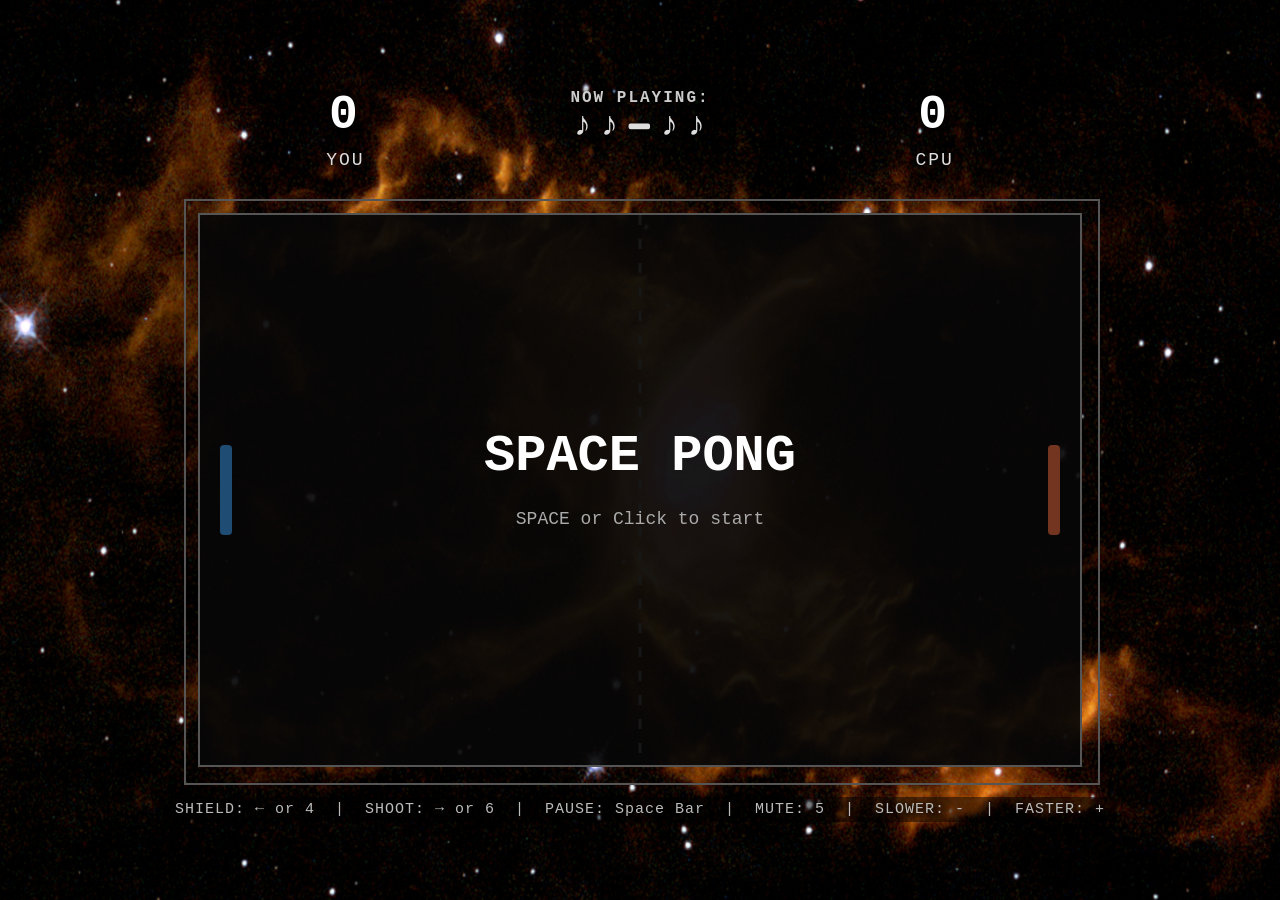
==== commit c6b05bee: "Implement bullet-ball deflection and increase canvas size by 10% - Add circle-circle collision detec" ====
--- a/index.html
+++ b/index.html
@@ -23,7 +23,7 @@
     #scoreboard {
       display: flex;
       align-items: center;
-      width: 804px;
+      width: 884px;
       height: 72px;
       flex-shrink: 0;
       font-size: 48px;
@@ -35,7 +35,7 @@
     #score-ai     { flex: 1; text-align: center; }
     #label-row {
       display: flex;
-      width: 804px;
+      width: 884px;
       height: 30px;
       flex-shrink: 0;
       align-items: flex-start;
@@ -50,7 +50,7 @@
     #label-ai     { flex: 1; text-align: center; white-space: nowrap; }
     #frenzy-row {
       display: flex;
-      width: 804px;
+      width: 884px;
       height: 32px;
       flex-shrink: 0;
       align-items: center;
@@ -101,7 +101,7 @@
     #scoreboard, #label-row, #canvas-wrapper, #controls, #keys-help, #now-playing-label {
       position: relative; z-index: 3;
     }
-    #canvas-wrapper { width: 804px; height: 504px; flex-shrink: 0; }
+    #canvas-wrapper { width: 884px; height: 554px; flex-shrink: 0; }
     #scrawl-canvas  { position: absolute; top: -14px; left: -14px; pointer-events: none; z-index: 4; }
     canvas { border: 2px solid #555; cursor: none; }
     #now-playing-center {
@@ -157,7 +157,7 @@
   </div>
   <div id="canvas-wrapper">
     <canvas id="c"></canvas>
-    <canvas id="scrawl-canvas" width="832" height="532"></canvas>
+    <canvas id="scrawl-canvas" width="912" height="582"></canvas>
   </div>
   <div id="keys-help">SHIELD: ← or 4 &nbsp;|&nbsp; SHOOT: → or 6 &nbsp;|&nbsp; PAUSE: Space Bar &nbsp;|&nbsp; MUTE: 5 &nbsp;|&nbsp; SLOWER: - &nbsp;|&nbsp; FASTER: +</div>
 
@@ -267,7 +267,7 @@
 
     const canvas = document.getElementById('c');
     const ctx = canvas.getContext('2d');
-    const W = 800, H = 500;
+    const W = 880, H = 550;
     canvas.width = W; canvas.height = H;
 
     const scrawlEl = document.getElementById('scrawl-canvas');
@@ -1042,6 +1042,18 @@
         const speedMultiplier_bullet = 1 + (b.power || 0) * 0.65;
         b.x += BULLET_SPEED * speedMultiplier * speedMultiplier_bullet;
         if (b.x > W) return false;
+
+        // Check ball deflection (circle-circle collision)
+        const dist = Math.hypot(b.x - ball.x, b.y - ball.y);
+        if (dist < BULLET_R + BALL_R) {
+          const impulse = 2.5 + (b.power || 0) * 1.5;
+          ball.vx += impulse;
+          ball.vy += (ball.y - b.y) * 0.15;
+          ball.speed = Math.min(Math.hypot(ball.vx, ball.vy), 14);
+          playBulletHitSound();
+          return false;
+        }
+
         const inX = b.x + BULLET_R >= ai.x && b.x - BULLET_R <= ai.x + PADDLE_W;
         const inY = b.y >= ai.y && b.y <= ai.y + PADDLE_H;
         if (inX && inY) {
@@ -1066,6 +1078,17 @@
       aiBullets = aiBullets.filter(b => {
         b.x -= BULLET_SPEED * speedMultiplier;
         if (b.x < 0) return false;
+
+        // Check ball deflection (circle-circle collision)
+        const dist = Math.hypot(b.x - ball.x, b.y - ball.y);
+        if (dist < BULLET_R + BALL_R) {
+          ball.vx -= 2.5;
+          ball.vy += (ball.y - b.y) * 0.15;
+          ball.speed = Math.min(Math.hypot(ball.vx, ball.vy), 14);
+          playBulletHitSound();
+          return false;
+        }
+
         if (shield) {
           const inSX = b.x - BULLET_R <= shieldX + 8 && b.x + BULLET_R >= shieldX;
           const inSY = b.y >= player.y && b.y <= player.y + PADDLE_H;
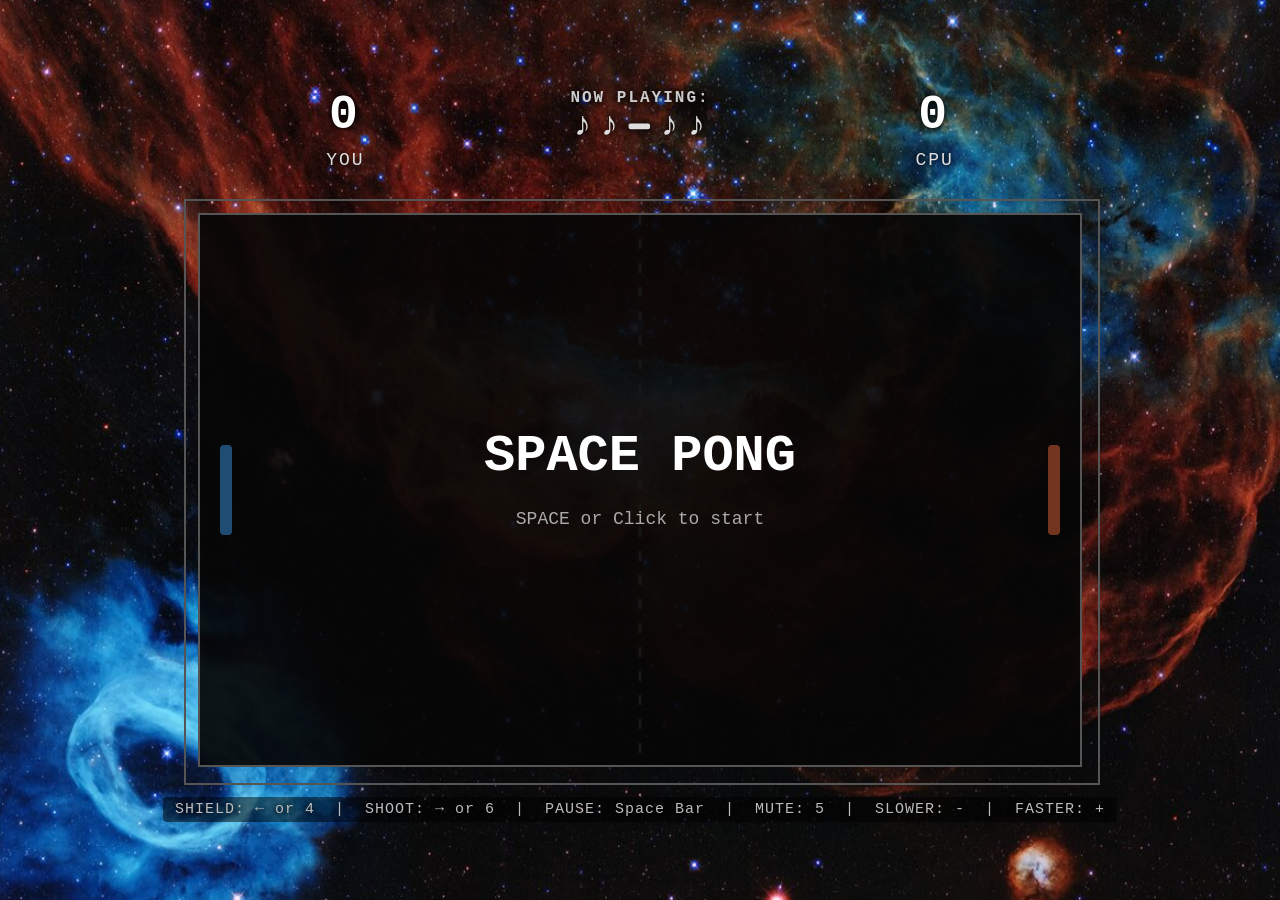
==== commit a1426a8a: "Add always-on ball afterimage trail Trail fades and shrinks over 15 frames, color shifts white→red w" ====
--- a/index.html
+++ b/index.html
@@ -692,6 +692,7 @@
     let playerBullets = [], aiBullets = [];
     let aiHoles = [], playerHoles = [];
     let particles = [];
+    let afterimageTrails = [];
     let rallyCount = 0;
     let shakeMagnitude = 0;
     let shakeDuration = 0;
@@ -796,6 +797,7 @@
       ball.vx = ball.speed * (towardAI ? 1 : -1) * Math.cos(angle);
       ball.vy = ball.speed * Math.sin(angle);
       ballTrail = [];
+      afterimageTrails = [];
       rallyCount = 0;
     }
 
@@ -1348,6 +1350,26 @@
     }
 
     function drawBall() {
+      // Afterimage trail — always on, independent of Rainbow Frenzy
+      afterimageTrails.push({ x: ball.x, y: ball.y, life: 15, maxLife: 15 });
+      for (let i = afterimageTrails.length - 1; i >= 0; i--) {
+        const t = afterimageTrails[i];
+        const rallyHeat = Math.min(rallyCount / 15, 1);
+        const r = Math.round(255 - rallyHeat * 210);
+        const g = Math.round(255 - rallyHeat * 200);
+        const b = Math.round(255 - rallyHeat * 130);
+        ctx.globalAlpha = (t.life / t.maxLife) * 0.4;
+        ctx.fillStyle = trailEnabled
+          ? ['#f00','#f80','#ff0','#0f0','#08f','#a0f'][i % 6]
+          : `rgb(${r},${g},${b})`;
+        ctx.beginPath();
+        ctx.arc(t.x, t.y, BALL_R * (t.life / t.maxLife), 0, Math.PI * 2);
+        ctx.fill();
+        t.life--;
+        if (t.life <= 0) afterimageTrails.splice(i, 1);
+      }
+      ctx.globalAlpha = 1;
+
       const color = ballHeatColor();
       const glow = rallyCount >= 10 ? 18 : rallyCount >= 5 ? 8 : 0;
       if (glow > 0) {
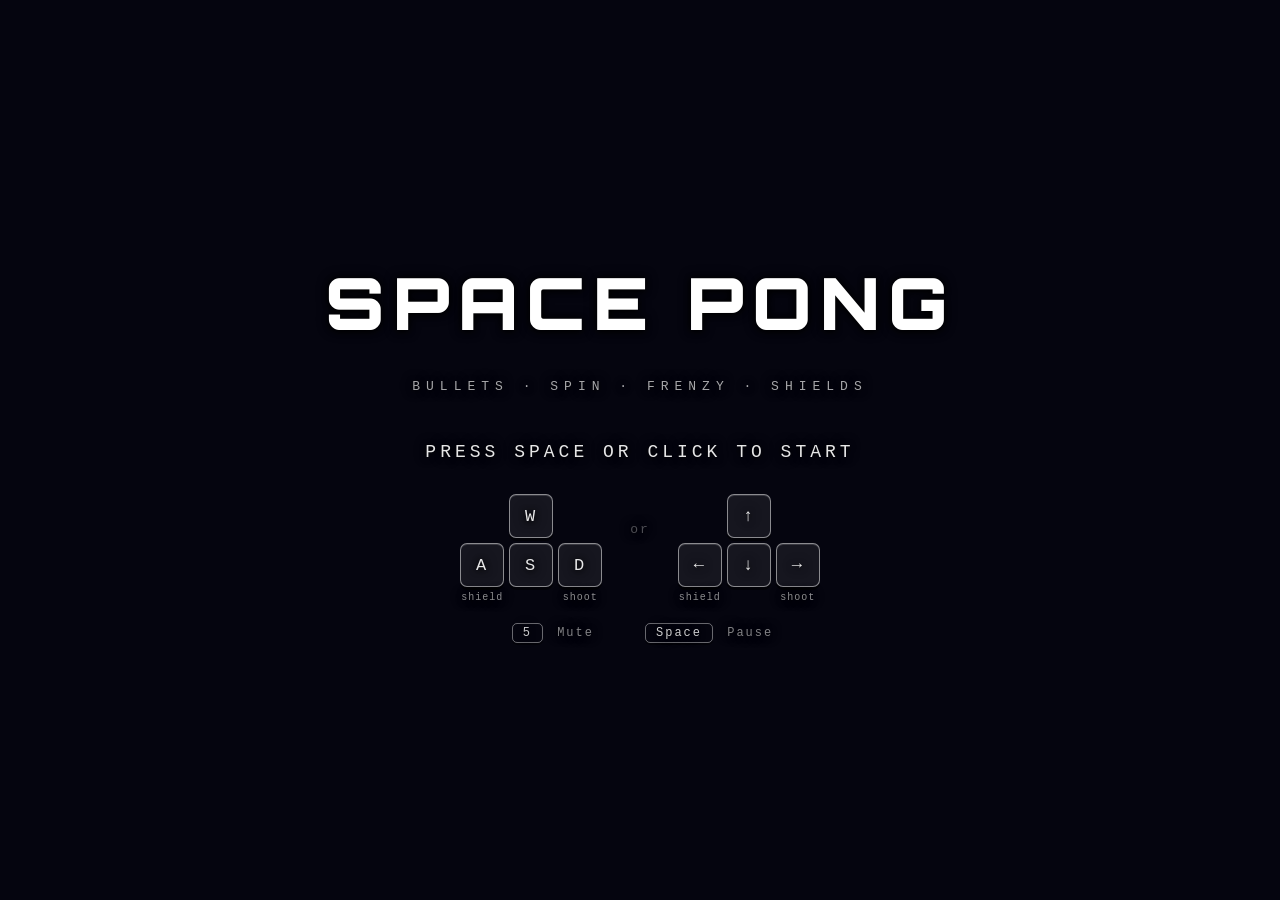
==== commit d9be21e6: "Add splash screen, narrative intro, and gameplay improvements - Add full-screen opaque splash screen" ====
--- a/index.html
+++ b/index.html
@@ -5,7 +5,7 @@
   <title>Pong</title>
   <link rel="preconnect" href="https://fonts.googleapis.com">
   <link rel="preconnect" href="https://fonts.gstatic.com" crossorigin>
-  <link href="https://fonts.googleapis.com/css2?family=Fredoka+One&display=swap" rel="stylesheet">
+  <link href="https://fonts.googleapis.com/css2?family=Fredoka+One&family=Orbitron:wght@700;900&display=swap" rel="stylesheet">
   <style>
     * { margin: 0; padding: 0; box-sizing: border-box; }
     body {
@@ -131,12 +131,182 @@
       margin-top: 30px; font-size: 15px; color: #bbb; letter-spacing: 1px;
       background: rgba(0,0,0,0.5); padding: 4px 12px; border-radius: 4px;
     }
+    #start-screen {
+      position: fixed;
+      inset: 0;
+      display: flex;
+      flex-direction: column;
+      align-items: center;
+      justify-content: center;
+      z-index: 100;
+      background: #05050f;
+      pointer-events: all;
+    }
+    #start-screen.hidden { display: none; }
+    #start-screen h1 {
+      font-family: 'Orbitron', monospace;
+      font-size: 72px;
+      font-weight: 900;
+      letter-spacing: 8px;
+      margin-bottom: 32px;
+      -webkit-font-smoothing: antialiased;
+      animation: neonColorCycle 4s linear infinite;
+    }
+    #start-screen .splash-subtitle {
+      font-size: 13px;
+      color: rgba(255,255,255,0.65);
+      letter-spacing: 6px;
+      text-transform: uppercase;
+      margin-bottom: 48px;
+      font-family: 'Courier New', monospace;
+    }
+    #start-screen .splash-prompt {
+      font-size: 18px;
+      color: rgba(255,255,255,0.9);
+      letter-spacing: 4px;
+      text-transform: uppercase;
+      font-family: 'Courier New', monospace;
+      animation: splashBlink 1.5s ease-in-out infinite;
+      margin-bottom: 32px;
+    }
+    #start-screen .splash-controls {
+      font-size: 12px;
+      color: rgba(255,255,255,0.5);
+      letter-spacing: 2px;
+      font-family: 'Courier New', monospace;
+      text-align: center;
+    }
+    .key-clusters {
+      display: flex;
+      align-items: flex-start;
+      justify-content: center;
+      gap: 28px;
+      margin-bottom: 20px;
+    }
+    .key-cluster {
+      display: flex;
+      flex-direction: column;
+      align-items: center;
+      gap: 5px;
+    }
+    .key-row {
+      display: flex;
+      gap: 5px;
+    }
+    .key-sq {
+      width: 44px; height: 44px;
+      display: inline-flex;
+      align-items: center; justify-content: center;
+      border: 1px solid rgba(255,255,255,0.5);
+      border-radius: 7px;
+      color: rgba(255,255,255,0.9);
+      font-size: 17px;
+      font-family: 'Courier New', monospace;
+      background: rgba(255,255,255,0.07);
+      box-shadow: 0 3px 0 rgba(0,0,0,0.5), inset 0 1px 0 rgba(255,255,255,0.15);
+    }
+    .key-wrap {
+      display: inline-flex;
+      flex-direction: column;
+      align-items: center;
+      gap: 5px;
+    }
+    .key-wrap .key-sub {
+      font-size: 10px;
+      color: rgba(255,255,255,0.55);
+      letter-spacing: 1px;
+      text-transform: lowercase;
+      font-family: 'Courier New', monospace;
+    }
+    .cluster-or {
+      color: rgba(255,255,255,0.3);
+      font-size: 13px;
+      padding-top: 28px;
+      letter-spacing: 2px;
+    }
+    .key-misc {
+      display: inline-block;
+      padding: 2px 10px;
+      border: 1px solid rgba(255,255,255,0.4);
+      border-radius: 5px;
+      color: rgba(255,255,255,0.8);
+      font-family: 'Courier New', monospace;
+      box-shadow: 0 2px 0 rgba(0,0,0,0.4);
+      margin: 0 5px;
+    }
+    @keyframes neonColorCycle {
+      0%   { color: #f88; text-shadow: 0 0 2px #fff, 0 0 8px #f44, 0 0 22px rgba(255,50,50,0.6); }
+      16%  { color: #fc8; text-shadow: 0 0 2px #fff, 0 0 8px #f80, 0 0 22px rgba(255,140,0,0.6); }
+      33%  { color: #ff8; text-shadow: 0 0 2px #fff, 0 0 8px #ff0, 0 0 22px rgba(255,255,0,0.6); }
+      50%  { color: #8f8; text-shadow: 0 0 2px #fff, 0 0 8px #0f4, 0 0 22px rgba(0,255,80,0.6); }
+      66%  { color: #8ef; text-shadow: 0 0 2px #fff, 0 0 8px #08f, 0 0 22px rgba(0,150,255,0.6); }
+      83%  { color: #c8f; text-shadow: 0 0 2px #fff, 0 0 8px #80f, 0 0 22px rgba(150,0,255,0.6); }
+      100% { color: #f88; text-shadow: 0 0 2px #fff, 0 0 8px #f44, 0 0 22px rgba(255,50,50,0.6); }
+    }
+    #narrative-screen {
+      position: fixed; inset: 0;
+      display: flex; flex-direction: column;
+      align-items: center; justify-content: center;
+      z-index: 100; background: #05050f;
+    }
+    #narrative-screen.hidden { display: none; }
+    #narrative-lines {
+      max-width: 620px; text-align: center;
+      font-family: 'Courier New', monospace;
+      font-size: 17px; color: #bbb;
+      line-height: 2.1; letter-spacing: 1px;
+    }
+    #narrative-lines p { margin: 0; min-height: 2.1em; }
+    #narrative-lines p.hl { letter-spacing: 2px; font-size: 19px; animation: neonColorCycle 4s linear infinite; }
+    #narrative-prompt {
+      margin-top: 52px;
+      font-family: 'Courier New', monospace;
+      font-size: 13px; letter-spacing: 4px;
+      color: rgba(255,255,255,0.4);
+      visibility: hidden;
+      animation: splashBlink 1.5s ease-in-out infinite;
+    }
+    @keyframes splashBlink {
+      0%, 100% { opacity: 1; }
+      50%       { opacity: 0.25; }
+    }
   </style>
 </head>
 <body>
   <div id="bg-a" class="bg-layer"></div>
   <div id="bg-b" class="bg-layer"></div>
   <div id="frenzy-overlay"></div>
+  <div id="narrative-screen" class="hidden">
+    <div id="narrative-lines"></div>
+    <div id="narrative-prompt">— PRESS SPACE TO BEGIN —</div>
+  </div>
+  <div id="start-screen">
+    <h1 id="splash-title">SPACE PONG</h1>
+    <div class="splash-subtitle">bullets · spin · frenzy · shields</div>
+    <div class="splash-prompt">Press Space or Click to Start</div>
+    <div class="splash-controls">
+      <div class="key-clusters">
+        <div class="key-cluster">
+          <div class="key-row"><span class="key-sq">W</span></div>
+          <div class="key-row">
+            <div class="key-wrap"><span class="key-sq">A</span><span class="key-sub">shield</span></div>
+            <span class="key-sq">S</span>
+            <div class="key-wrap"><span class="key-sq">D</span><span class="key-sub">shoot</span></div>
+          </div>
+        </div>
+        <div class="cluster-or">or</div>
+        <div class="key-cluster">
+          <div class="key-row"><span class="key-sq">↑</span></div>
+          <div class="key-row">
+            <div class="key-wrap"><span class="key-sq">←</span><span class="key-sub">shield</span></div>
+            <span class="key-sq">↓</span>
+            <div class="key-wrap"><span class="key-sq">→</span><span class="key-sub">shoot</span></div>
+          </div>
+        </div>
+      </div>
+      <div><span class="key-misc">5</span> Mute &nbsp;&nbsp;&nbsp; <span class="key-misc">Space</span> Pause</div>
+    </div>
+  </div>
   <div id="scoreboard">
     <span id="score-player">0</span>
     <div id="now-playing-center">
@@ -159,7 +329,7 @@
     <canvas id="c"></canvas>
     <canvas id="scrawl-canvas" width="912" height="582"></canvas>
   </div>
-  <div id="keys-help">SHIELD: ← or 4 &nbsp;|&nbsp; SHOOT: → or 6 &nbsp;|&nbsp; PAUSE: Space Bar &nbsp;|&nbsp; MUTE: 5 &nbsp;|&nbsp; SLOWER: - &nbsp;|&nbsp; FASTER: +</div>
+  <div id="keys-help">UP: W &nbsp;|&nbsp; DOWN: S &nbsp;|&nbsp; SHIELD: A &nbsp;|&nbsp; SHOOT: D &nbsp;|&nbsp; PAUSE: Space &nbsp;|&nbsp; MUTE: 5 &nbsp;|&nbsp; SLOWER: - &nbsp;|&nbsp; FASTER: +</div>
 
   <script>
     // ─── Background images (NASA APOD) ───────────────────────────────────────
@@ -471,6 +641,22 @@
 
       osc1.start(now); osc2.start(now); sub.start(now);
       osc1.stop(now + dur); osc2.stop(now + dur); sub.stop(now + dur);
+    }
+
+    function playTypeBeep() {
+      if (!audioCtx || audioCtx.state === 'suspended') return;
+      const t = audioCtx.currentTime;
+      const osc = audioCtx.createOscillator();
+      const gain = audioCtx.createGain();
+      osc.type = 'square';
+      osc.frequency.setValueAtTime(700 + Math.random() * 500, t);
+      osc.frequency.exponentialRampToValueAtTime(400 + Math.random() * 200, t + 0.03);
+      gain.gain.setValueAtTime(0.04, t);
+      gain.gain.exponentialRampToValueAtTime(0.001, t + 0.04);
+      osc.connect(gain);
+      gain.connect(audioCtx.destination);
+      osc.start(t);
+      osc.stop(t + 0.05);
     }
 
     function playBulletHitSound() {
@@ -705,7 +891,6 @@
     let playerPrevY = player.y;
     let aiPrevY = ai.y;
 
-    let mouseY = H / 2;
     let winnerText = '';
     let winReason  = '';
 
@@ -714,22 +899,111 @@
     }
 
     // ─── Input ────────────────────────────────────────────────────────────────
-    canvas.addEventListener('mousemove', e => {
-      const r = canvas.getBoundingClientRect();
-      mouseY = e.clientY - r.top;
-    });
+    const startScreen    = document.getElementById('start-screen');
+    const narrativeScreen = document.getElementById('narrative-screen');
+
+    const STORY = [
+      { text: "THE YEAR IS 2157.", hl: false, pause: 900 },
+      { text: "A vast alien armada has locked orbit around Earth.", hl: false, pause: 700 },
+      { text: "Their fleet darkens the sky above every city on the planet.", hl: false, pause: 700 },
+      { text: "", pause: 500 },
+      { text: "Their message arrives in every language simultaneously:", hl: false, pause: 700 },
+      { text: "\"Send your champion. One game. Winner takes all.\"", hl: true, pause: 900 },
+      { text: "", pause: 500 },
+      { text: "Defeat — and Earth is erased from existence.", hl: false, pause: 700 },
+      { text: "Victory — and humanity earns its place among the stars.", hl: false, pause: 700 },
+      { text: "", pause: 400 },
+      { text: "Billions of lives rest on a single paddle.", hl: false, pause: 700 },
+      { text: "You are Earth's last hope.", hl: true, pause: 800 },
+      { text: "", pause: 300 },
+      { text: "Do not fail them.", hl: false, pause: 500 },
+    ];
+
+    let storyIdx = 0, storyCharIdx = 0, storyTimer = null, storyDone = false;
+
+    function startNarrative() {
+      state = 'narrative';
+      audioCtx.resume();
+      startScreen.classList.add('hidden');
+      narrativeScreen.classList.remove('hidden');
+      document.getElementById('narrative-prompt').style.visibility = 'hidden';
+      document.getElementById('narrative-lines').innerHTML = '';
+      storyIdx = 0; storyCharIdx = 0; storyDone = false;
+      typeStory();
+    }
+
+    function typeStory() {
+      if (storyIdx >= STORY.length) { finishStory(); return; }
+      const entry = STORY[storyIdx];
+      const linesEl = document.getElementById('narrative-lines');
+
+      if (storyCharIdx === 0) {
+        const p = document.createElement('p');
+        if (entry.hl) p.className = 'hl';
+        p.id = 'sl' + storyIdx;
+        linesEl.appendChild(p);
+      }
+
+      if (entry.text === '') {
+        storyIdx++; storyCharIdx = 0;
+        storyTimer = setTimeout(typeStory, entry.pause);
+        return;
+      }
+
+      const p = document.getElementById('sl' + storyIdx);
+      p.textContent += entry.text[storyCharIdx];
+      playTypeBeep();
+      storyCharIdx++;
+
+      if (storyCharIdx >= entry.text.length) {
+        storyIdx++; storyCharIdx = 0;
+        storyTimer = setTimeout(typeStory, entry.pause);
+      } else {
+        storyTimer = setTimeout(typeStory, 38);
+      }
+    }
+
+    function finishStory() {
+      storyDone = true;
+      document.getElementById('narrative-prompt').style.visibility = 'visible';
+    }
+
+    function skipStory() {
+      clearTimeout(storyTimer);
+      const linesEl = document.getElementById('narrative-lines');
+      linesEl.innerHTML = '';
+      STORY.forEach((entry, i) => {
+        const p = document.createElement('p');
+        if (entry.hl) p.className = 'hl';
+        p.textContent = entry.text;
+        linesEl.appendChild(p);
+      });
+      finishStory();
+    }
+
+    function beginGame() {
+      narrativeScreen.classList.add('hidden');
+      audioCtx.resume();
+      resetGame();
+      state = 'playing';
+      startMusic();
+    }
 
     canvas.addEventListener('click', () => {
-      if (state === 'idle' || state === 'win') { audioCtx.resume(); resetGame(); state = 'playing'; startMusic(); }
+      if (state === 'idle') { startNarrative(); }
+      else if (state === 'narrative') { if (!storyDone) skipStory(); else beginGame(); }
+      else if (state === 'win') { audioCtx.resume(); resetGame(); state = 'playing'; startMusic(); }
     });
 
     document.addEventListener('keydown', e => {
       keys[e.key] = true;
-      const arrows = ['ArrowUp','ArrowDown','ArrowLeft','ArrowRight'];
+      const arrows = ['ArrowUp','ArrowDown','ArrowLeft','ArrowRight','w','W','s','S','a','A','d','D'];
       if ([...arrows, ' '].includes(e.key)) e.preventDefault();
 
       if (e.key === ' ') {
-        if (state === 'idle' || state === 'win') { audioCtx.resume(); resetGame(); state = 'playing'; startMusic(); }
+        if (state === 'idle') { startNarrative(); }
+        else if (state === 'narrative') { if (!storyDone) skipStory(); else beginGame(); }
+        else if (state === 'win') { audioCtx.resume(); resetGame(); state = 'playing'; startMusic(); }
         else if (state === 'playing') {
           state = 'paused';
           stopShieldSound(); stopChargingSound(); shieldIsOn = false;
@@ -754,8 +1028,8 @@
     document.addEventListener('keyup', e => {
       keys[e.key] = false;
 
-      // Fire charged shot when releasing →
-      if ((e.key === 'ArrowRight') && isPlayerCharging) {
+      // Fire charged shot when releasing → or D
+      if ((e.key === 'ArrowRight' || e.key === 'd' || e.key === 'D') && isPlayerCharging) {
         firePlayerBullet(playerChargeLevel);
         isPlayerCharging = false;
         playerChargeLevel = 0;
@@ -772,7 +1046,6 @@
       document.getElementById('score-ai').textContent = 0;
       player.y = H / 2 - PADDLE_H / 2;
       ai.y     = H / 2 - PADDLE_H / 2;
-      mouseY   = H / 2;
       playerBullets = []; aiBullets = [];
       aiHoles = []; playerHoles = [];
       particles = [];
@@ -873,7 +1146,7 @@
       codeKeys[e.code] = false;
 
       // Fire charged shot when releasing Numpad6
-      if ((e.code === 'Numpad6') && isPlayerCharging) {
+      if ((e.code === 'Numpad6' || e.code === 'KeyD') && isPlayerCharging) {
         firePlayerBullet(playerChargeLevel);
         isPlayerCharging = false;
         playerChargeLevel = 0;
@@ -888,16 +1161,11 @@
     // Rewrite updatePlayer cleanly now that codeKeys is defined
     // (overwrite previous definition)
     window._updatePlayer = function() {
-      const kUp   = keys['ArrowUp']   || codeKeys['Numpad8'];
-      const kDown = keys['ArrowDown'] || codeKeys['Numpad2'];
-
-      if (kUp || kDown) {
-        if (kUp)   player.y -= KEY_PADDLE_SPEED;
-        if (kDown) player.y += KEY_PADDLE_SPEED;
-        mouseY = player.y + PADDLE_H / 2;
-      } else {
-        player.y = mouseY - PADDLE_H / 2;
-      }
+      const kUp   = keys['ArrowUp']   || keys['w'] || keys['W'] || codeKeys['Numpad8'];
+      const kDown = keys['ArrowDown'] || keys['s'] || keys['S'] || codeKeys['Numpad2'];
+
+      if (kUp)   player.y -= KEY_PADDLE_SPEED;
+      if (kDown) player.y += KEY_PADDLE_SPEED;
       player.y = Math.max(0, Math.min(H - PADDLE_H, player.y));
     };
 
@@ -910,7 +1178,7 @@
     }
 
     function tryPlayerShoot() {
-      const shootKeyPressed = keys['ArrowRight'] || codeKeys['Numpad6'];
+      const shootKeyPressed = keys['ArrowRight'] || keys['d'] || keys['D'] || codeKeys['Numpad6'];
 
       // Start charging if key pressed and not already charging
       if (shootKeyPressed && !isPlayerCharging) {
@@ -962,7 +1230,7 @@
 
     function updateShieldState() {
       const now  = performance.now();
-      const wants = keys['ArrowLeft'] || codeKeys['Numpad4'];
+      const wants = keys['ArrowLeft'] || keys['a'] || keys['A'] || codeKeys['Numpad4'];
       const canActivate = now >= shieldReadyTime;
       const wasOn = shieldIsOn;
       // Arm a new activation window when key is first pressed and cooldown is done
@@ -1128,7 +1396,9 @@
       const angle  = hitPos * Math.PI * 0.65;
       ball.speed = Math.min(ball.speed + 0.3, 14);
       const dir = paddle === player ? 1 : -1;
-      ball.vx = dir * ball.speed * Math.cos(angle);
+      // Use Math.abs to guarantee vx always points away from the paddle —
+      // without this, angles > π/2 (extreme paddle edges) invert vx and trap the ball.
+      ball.vx = dir * Math.abs(ball.speed * Math.cos(angle));
       ball.vy = ball.speed * Math.sin(angle);
     }
 
@@ -1491,9 +1761,8 @@
       drawShieldCrackle();
       updateFrenzyCounter();
       if (state !== 'idle') { drawTrail(); drawBall(); drawParticles(); drawBullets(); }
-      drawFrenzyEdgeText();
-      if (state === 'idle')   drawOverlay('SPACE PONG', 'SPACE or Click to start');
-      else if (state === 'paused') drawOverlay('PAUSED', 'Press SPACE to resume');
+      sctx.clearRect(0, 0, SW, SH); // drawFrenzyEdgeText() suspended
+      if (state === 'paused') drawOverlay('PAUSED', 'Press SPACE to resume');
       else if (state === 'win')    drawOverlay(winnerText, 'SPACE or Click to play again', winReason);
 
       ctx.restore();
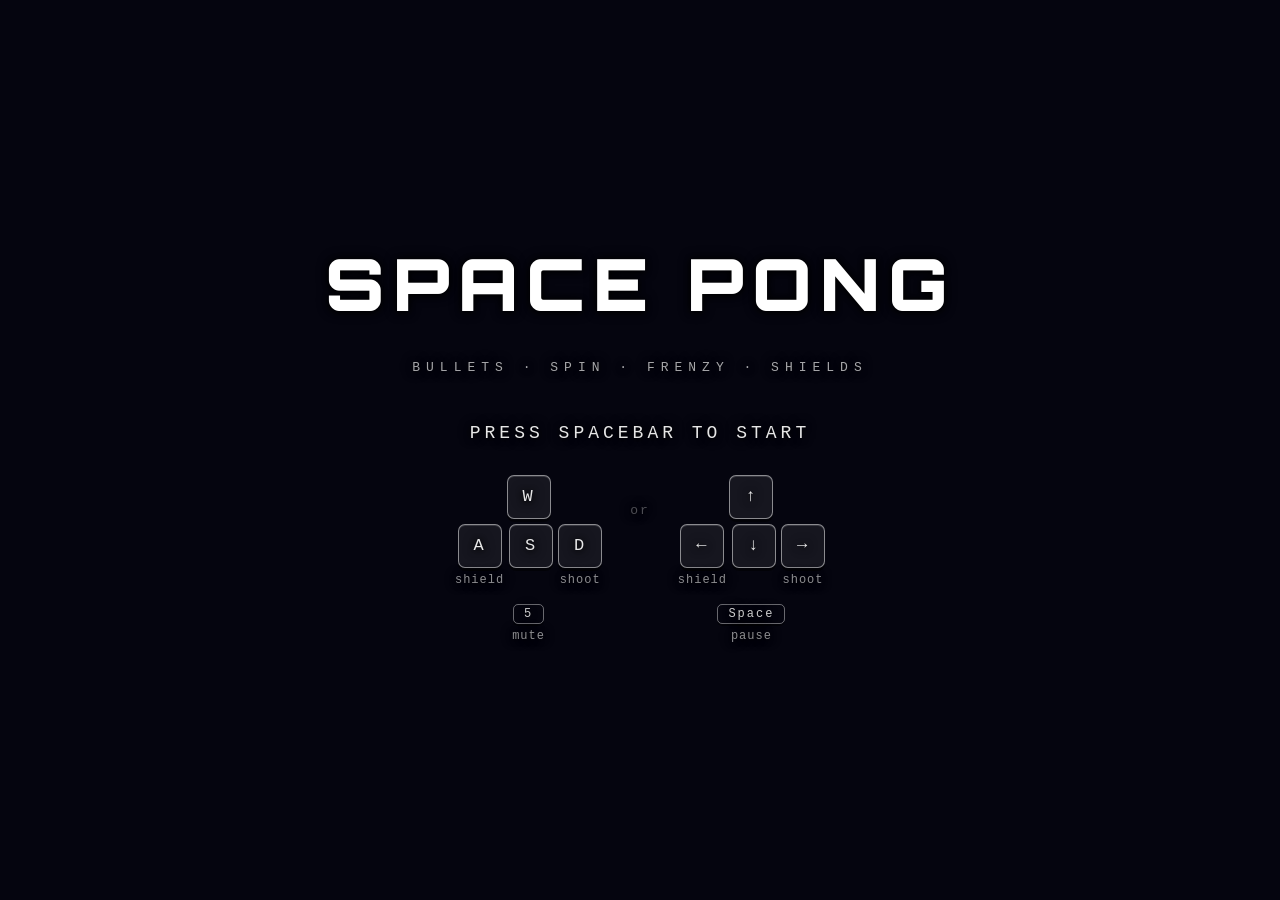
==== commit 39392969: "Major UI and gameplay overhaul Splash screen & narrative: - Add SPACE PONG splash with Orbitron rain" ====
--- a/index.html
+++ b/index.html
@@ -31,8 +31,8 @@
       letter-spacing: 4px;
       line-height: 1;
     }
-    #score-player { flex: 1; text-align: center; }
-    #score-ai     { flex: 1; text-align: center; }
+    #score-player { flex: 0 0 130px; text-align: center; }
+    #score-ai     { flex: 0 0 130px; text-align: center; }
     #label-row {
       display: flex;
       width: 884px;
@@ -45,9 +45,9 @@
       text-shadow: 0 1px 6px rgba(0,0,0,1), 0 0 12px rgba(0,0,0,0.9);
       line-height: 1;
     }
-    #label-player { flex: 1; text-align: center; white-space: nowrap; }
+    #label-player { flex: 0 0 130px; text-align: center; white-space: nowrap; }
     #label-spacer  { flex: 1; }
-    #label-ai     { flex: 1; text-align: center; white-space: nowrap; }
+    #label-ai     { flex: 0 0 130px; text-align: center; white-space: nowrap; }
     #frenzy-row {
       display: flex;
       width: 884px;
@@ -80,12 +80,27 @@
       100% { color: #ff0000; }
     }
     .rainbow-text {
-      animation: rainbowCycle 2s linear infinite;
       font-weight: bold;
-      font-size: 28px;
+      font-size: 22px;
+      letter-spacing: 3px;
+      display: block;
+      text-align: center;
+    }
+    .rainbow-char {
+      display: inline-block;
+      animation: rainbowCycle 1.8s linear infinite;
+    }
+    #rally-counter {
+      font-family: 'Fredoka One', cursive;
+      font-size: 22px;
       letter-spacing: 2px;
-      display: block;
-    }
+      text-align: center;
+      color: #fff;
+      visibility: hidden;
+      transition: color 0.4s ease;
+      margin-bottom: 4px;
+    }
+    #now-playing-label { margin-top: 6px; }
     .bg-layer {
       position: fixed; inset: 0;
       background-size: 100% 100%; background-position: center; background-repeat: no-repeat;
@@ -105,7 +120,7 @@
     #scrawl-canvas  { position: absolute; top: -14px; left: -14px; pointer-events: none; z-index: 4; }
     canvas { border: 2px solid #555; cursor: none; }
     #now-playing-center {
-      flex: 1; display: flex; flex-direction: column; align-items: center; justify-content: center;
+      flex: 1; min-width: 0; display: flex; flex-direction: column; align-items: center; justify-content: center;
     }
     #frenzy-countdown {
       font-size: 20px; font-weight: bold; color: #ff4; letter-spacing: 3px;
@@ -122,7 +137,7 @@
       font-size: 34px; color: #ddd; letter-spacing: 1px;
       text-align: center; font-family: 'Fredoka One', cursive;
       text-shadow: 0 1px 6px rgba(0,0,0,1), 0 0 12px rgba(0,0,0,0.9);
-      white-space: nowrap; overflow: hidden; text-overflow: ellipsis;
+      white-space: nowrap; overflow: visible; padding-bottom: 4px;
     }
     #now-playing::before { content: '♪ '; }
     #now-playing::after  { content: ' ♪'; }
@@ -212,7 +227,21 @@
       gap: 5px;
     }
     .key-wrap .key-sub {
-      font-size: 10px;
+      font-size: 12px;
+      color: rgba(255,255,255,0.55);
+      letter-spacing: 1px;
+      text-transform: lowercase;
+      font-family: 'Courier New', monospace;
+    }
+    .cluster-footer {
+      display: flex;
+      flex-direction: column;
+      align-items: center;
+      gap: 5px;
+      margin-top: 12px;
+    }
+    .cluster-footer-label {
+      font-size: 12px;
       color: rgba(255,255,255,0.55);
       letter-spacing: 1px;
       text-transform: lowercase;
@@ -250,6 +279,67 @@
       z-index: 100; background: #05050f;
     }
     #narrative-screen.hidden { display: none; }
+    /* Animation sits at a fixed absolute position just above center, behind the text */
+    #narrative-anim {
+      position: absolute;
+      top: 50%; left: 50%;
+      transform: translate(-50%, -56%);
+      width: 500px; height: 330px;
+      pointer-events: none;
+    }
+    /* Text layer floats on top with dark backdrop for legibility */
+    #narrative-content {
+      position: relative; z-index: 1;
+      display: flex; flex-direction: column;
+      align-items: center; justify-content: center;
+      background: transparent;
+      transition: background 0.6s ease;
+      padding: 28px 52px;
+      border-radius: 10px;
+    }
+    .nem { display: block; line-height: 1; }
+    .earth-em { font-size: 110px; }
+    .other-em { font-size: 40px; }
+    /* Resting positions within 500×330 container */
+    #nw-earth { position: absolute; left: calc(50% - 55px); top: 110px; }
+    #nw-i1    { position: absolute; left: calc(50% - 20px);  top: 4px;   }
+    #nw-i2    { position: absolute; left: calc(50% - 200px); top: 22px;  }
+    #nw-i3    { position: absolute; left: calc(50% + 118px); top: 16px;  }
+    #nw-i4    { position: absolute; left: calc(50% - 225px); top: 148px; }
+    #nw-i5    { position: absolute; left: calc(50% + 145px); top: 148px; }
+    #nw-i6    { position: absolute; left: calc(50% - 115px); top: 265px; }
+    #nw-i7    { position: absolute; left: calc(50% + 72px);  top: 268px; }
+    /* Fly-in */
+    #nw-earth { animation: earthIn 0.9s ease-out 0.2s both; }
+    #nw-i1    { animation: iIn-t  1.2s cubic-bezier(0.1,0.85,0.3,1) 0.5s both; }
+    #nw-i2    { animation: iIn-tl 1.2s cubic-bezier(0.1,0.85,0.3,1) 0.8s both; }
+    #nw-i3    { animation: iIn-tr 1.2s cubic-bezier(0.1,0.85,0.3,1) 1.1s both; }
+    #nw-i4    { animation: iIn-l  1.2s cubic-bezier(0.1,0.85,0.3,1) 1.4s both; }
+    #nw-i5    { animation: iIn-r  1.2s cubic-bezier(0.1,0.85,0.3,1) 1.7s both; }
+    #nw-i6    { animation: iIn-bl 1.2s cubic-bezier(0.1,0.85,0.3,1) 2.0s both; }
+    #nw-i7    { animation: iIn-br 1.2s cubic-bezier(0.1,0.85,0.3,1) 2.3s both; }
+    /* Hover (inner emoji, starts after fly-in completes) */
+    .i1-hv { animation: hov1 2.2s ease-in-out 1.7s infinite; }
+    .i2-hv { animation: hov3 2.8s ease-in-out 2.0s infinite; }
+    .i3-hv { animation: hov2 2.5s ease-in-out 2.3s infinite; }
+    .i4-hv { animation: hov3 3.0s ease-in-out 2.6s infinite; }
+    .i5-hv { animation: hov1 2.4s ease-in-out 2.9s infinite; }
+    .i6-hv { animation: hov2 2.7s ease-in-out 3.2s infinite; }
+    .i7-hv { animation: hov3 2.3s ease-in-out 3.5s infinite; }
+    @keyframes earthIn {
+      from { transform: scale(0.3); opacity: 0; }
+      to   { transform: scale(1);   opacity: 1; }
+    }
+    @keyframes iIn-t  { from { transform: translate(0,-550px) scale(0.2); opacity:0; } to { transform:none; opacity:1; } }
+    @keyframes iIn-tl { from { transform: translate(-750px,-300px) scale(0.2); opacity:0; } to { transform:none; opacity:1; } }
+    @keyframes iIn-tr { from { transform: translate(750px,-250px) scale(0.2); opacity:0; } to { transform:none; opacity:1; } }
+    @keyframes iIn-l  { from { transform: translate(-750px,0) scale(0.2); opacity:0; } to { transform:none; opacity:1; } }
+    @keyframes iIn-r  { from { transform: translate(750px,0) scale(0.2); opacity:0; } to { transform:none; opacity:1; } }
+    @keyframes iIn-bl { from { transform: translate(-650px,400px) scale(0.2); opacity:0; } to { transform:none; opacity:1; } }
+    @keyframes iIn-br { from { transform: translate(650px,400px) scale(0.2); opacity:0; } to { transform:none; opacity:1; } }
+    @keyframes hov1 { 0%,100% { transform: translateY(0) rotate(-4deg); } 50% { transform: translateY(-13px) rotate(4deg); } }
+    @keyframes hov2 { 0%,100% { transform: translateY(0) rotate(3deg); } 45% { transform: translateY(-15px) rotate(-3deg); } }
+    @keyframes hov3 { 0%,100% { transform: translateY(-5px) rotate(-2deg); } 55% { transform: translateY(8px) rotate(2deg); } }
     #narrative-lines {
       max-width: 620px; text-align: center;
       font-family: 'Courier New', monospace;
@@ -257,7 +347,8 @@
       line-height: 2.1; letter-spacing: 1px;
     }
     #narrative-lines p { margin: 0; min-height: 2.1em; }
-    #narrative-lines p.hl { letter-spacing: 2px; font-size: 19px; animation: neonColorCycle 4s linear infinite; }
+    #narrative-lines p.hl    { letter-spacing: 2px; font-size: 19px; animation: neonColorCycle 4s linear infinite; }
+    #narrative-lines p.alien { font-family: 'Orbitron', monospace; font-size: 23px; letter-spacing: 2px; animation: neonColorCycle 4s linear infinite; }
     #narrative-prompt {
       margin-top: 52px;
       font-family: 'Courier New', monospace;
@@ -277,13 +368,25 @@
   <div id="bg-b" class="bg-layer"></div>
   <div id="frenzy-overlay"></div>
   <div id="narrative-screen" class="hidden">
-    <div id="narrative-lines"></div>
-    <div id="narrative-prompt">— PRESS SPACE TO BEGIN —</div>
+    <div id="narrative-anim">
+      <div id="nw-earth"><span class="nem earth-em">🌍</span></div>
+      <div id="nw-i1"><span class="nem other-em i1-hv">👾</span></div>
+      <div id="nw-i2"><span class="nem other-em i2-hv">👾</span></div>
+      <div id="nw-i3"><span class="nem other-em i3-hv">👾</span></div>
+      <div id="nw-i4"><span class="nem other-em i4-hv">👾</span></div>
+      <div id="nw-i5"><span class="nem other-em i5-hv">👾</span></div>
+      <div id="nw-i6"><span class="nem other-em i6-hv">👾</span></div>
+      <div id="nw-i7"><span class="nem other-em i7-hv">👾</span></div>
+    </div>
+    <div id="narrative-content">
+      <div id="narrative-lines"></div>
+      <div id="narrative-prompt">— PRESS SPACE TO BEGIN —</div>
+    </div>
   </div>
   <div id="start-screen">
     <h1 id="splash-title">SPACE PONG</h1>
     <div class="splash-subtitle">bullets · spin · frenzy · shields</div>
-    <div class="splash-prompt">Press Space or Click to Start</div>
+    <div class="splash-prompt">Press Spacebar to Start</div>
     <div class="splash-controls">
       <div class="key-clusters">
         <div class="key-cluster">
@@ -292,6 +395,10 @@
             <div class="key-wrap"><span class="key-sq">A</span><span class="key-sub">shield</span></div>
             <span class="key-sq">S</span>
             <div class="key-wrap"><span class="key-sq">D</span><span class="key-sub">shoot</span></div>
+          </div>
+          <div class="cluster-footer">
+            <span class="key-misc">5</span>
+            <span class="cluster-footer-label">mute</span>
           </div>
         </div>
         <div class="cluster-or">or</div>
@@ -302,15 +409,19 @@
             <span class="key-sq">↓</span>
             <div class="key-wrap"><span class="key-sq">→</span><span class="key-sub">shoot</span></div>
           </div>
+          <div class="cluster-footer">
+            <span class="key-misc">Space</span>
+            <span class="cluster-footer-label">pause</span>
+          </div>
         </div>
       </div>
-      <div><span class="key-misc">5</span> Mute &nbsp;&nbsp;&nbsp; <span class="key-misc">Space</span> Pause</div>
     </div>
   </div>
   <div id="scoreboard">
     <span id="score-player">0</span>
     <div id="now-playing-center">
       <div id="frenzy-countdown"></div>
+      <div id="rally-counter">● 0 hits</div>
       <div id="now-playing-label">Now Playing:</div>
       <div id="now-playing">♪ — ♪</div>
     </div>
@@ -329,7 +440,7 @@
     <canvas id="c"></canvas>
     <canvas id="scrawl-canvas" width="912" height="582"></canvas>
   </div>
-  <div id="keys-help">UP: W &nbsp;|&nbsp; DOWN: S &nbsp;|&nbsp; SHIELD: A &nbsp;|&nbsp; SHOOT: D &nbsp;|&nbsp; PAUSE: Space &nbsp;|&nbsp; MUTE: 5 &nbsp;|&nbsp; SLOWER: - &nbsp;|&nbsp; FASTER: +</div>
+  <div id="keys-help">SLOWER: - &nbsp;|&nbsp; FASTER: +</div>
 
   <script>
     // ─── Background images (NASA APOD) ───────────────────────────────────────
@@ -448,10 +559,10 @@
     const PADDLE_CURVE = 0.35; // spin multiplier based on hit position
     const KEY_PADDLE_SPEED = 11;
     const WIN_SCORE = 99;
-    const BULLET_R = 4, BULLET_SPEED = 9;
-    const HOLE_SIZE = 14, MAX_HOLES = 5;
+    const BULLET_R = 2, BULLET_SPEED = 9;
+    const HOLE_SIZE = 14, MAX_HOLES = 20;
     const SHOT_COOLDOWN = 700;
-    const AI_SHOT_MIN = 2500, AI_SHOT_MAX = 5000;
+    const AI_SHOT_MIN = 5000, AI_SHOT_MAX = 14000;
     const SHIELD_MAX_MS      = 5000;
     const SHIELD_RECHARGE_MS = 20000;
     const TRAIL_DURATION = 20000;
@@ -605,22 +716,22 @@
 
     function playAIShootSound() {
       const now = audioCtx.currentTime;
-      const dur = 0.35;
+      const dur = 0.5;
 
       const osc1 = audioCtx.createOscillator();
       osc1.type = 'sawtooth';
-      osc1.frequency.setValueAtTime(1200, now);
-      osc1.frequency.exponentialRampToValueAtTime(180, now + dur);
+      osc1.frequency.setValueAtTime(320, now);
+      osc1.frequency.exponentialRampToValueAtTime(40, now + dur);
 
       const osc2 = audioCtx.createOscillator();
       osc2.type = 'square';
-      osc2.frequency.setValueAtTime(800, now);
-      osc2.frequency.exponentialRampToValueAtTime(120, now + dur);
+      osc2.frequency.setValueAtTime(180, now);
+      osc2.frequency.exponentialRampToValueAtTime(30, now + dur);
 
       const sub = audioCtx.createOscillator();
       sub.type = 'sine';
-      sub.frequency.setValueAtTime(400, now);
-      sub.frequency.exponentialRampToValueAtTime(80, now + dur);
+      sub.frequency.setValueAtTime(90, now);
+      sub.frequency.exponentialRampToValueAtTime(28, now + dur);
 
       const filter = audioCtx.createBiquadFilter();
       filter.type = 'lowpass';
@@ -657,6 +768,63 @@
       gain.connect(audioCtx.destination);
       osc.start(t);
       osc.stop(t + 0.05);
+    }
+
+    function playThunderPaddleHit() {
+      const t = audioCtx.currentTime;
+      const intensity = Math.min(rallyCount / 20, 1);
+
+      // Sub boom — deeper and louder with rally
+      const sub = audioCtx.createOscillator();
+      sub.type = 'sine';
+      sub.frequency.setValueAtTime(90 - intensity * 55, t);
+      sub.frequency.exponentialRampToValueAtTime(18, t + 0.45);
+      const subG = audioCtx.createGain();
+      subG.gain.setValueAtTime(0.15 + intensity * 0.55, t);
+      subG.gain.exponentialRampToValueAtTime(0.001, t + 0.5);
+      sub.connect(subG); subG.connect(audioCtx.destination);
+      sub.start(t); sub.stop(t + 0.55);
+
+      // Transient crack
+      const bufLen = Math.ceil(audioCtx.sampleRate * 0.06);
+      const buf = audioCtx.createBuffer(1, bufLen, audioCtx.sampleRate);
+      const data = buf.getChannelData(0);
+      for (let i = 0; i < bufLen; i++) data[i] = (Math.random() * 2 - 1) * (1 - i / bufLen);
+      const noise = audioCtx.createBufferSource();
+      noise.buffer = buf;
+      const noiseG = audioCtx.createGain();
+      noiseG.gain.setValueAtTime(0.1 + intensity * 0.45, t);
+      noiseG.gain.exponentialRampToValueAtTime(0.001, t + 0.07);
+      noise.connect(noiseG); noiseG.connect(audioCtx.destination);
+      noise.start(t);
+    }
+
+    function playScoreBoom() {
+      const t = audioCtx.currentTime;
+      const intensity = Math.min(rallyCount / 15, 1);
+      if (intensity < 0.1) return;
+
+      // Massive sub thud
+      const sub = audioCtx.createOscillator();
+      sub.type = 'sine';
+      sub.frequency.setValueAtTime(60 - intensity * 35, t);
+      sub.frequency.exponentialRampToValueAtTime(12, t + 0.7);
+      const g = audioCtx.createGain();
+      g.gain.setValueAtTime(0.4 + intensity * 0.6, t);
+      g.gain.exponentialRampToValueAtTime(0.001, t + 0.8);
+      sub.connect(g); g.connect(audioCtx.destination);
+      sub.start(t); sub.stop(t + 0.85);
+
+      // Rumble layer
+      const rumble = audioCtx.createOscillator();
+      rumble.type = 'sawtooth';
+      rumble.frequency.setValueAtTime(28, t);
+      rumble.frequency.exponentialRampToValueAtTime(8, t + 0.6);
+      const rg = audioCtx.createGain();
+      rg.gain.setValueAtTime(intensity * 0.3, t);
+      rg.gain.exponentialRampToValueAtTime(0.001, t + 0.6);
+      rumble.connect(rg); rg.connect(audioCtx.destination);
+      rumble.start(t); rumble.stop(t + 0.65);
     }
 
     function playBulletHitSound() {
@@ -908,7 +1076,9 @@
       { text: "Their fleet darkens the sky above every city on the planet.", hl: false, pause: 700 },
       { text: "", pause: 500 },
       { text: "Their message arrives in every language simultaneously:", hl: false, pause: 700 },
-      { text: "\"Send your champion. One game. Winner takes all.\"", hl: true, pause: 900 },
+      { text: "Send your champion.", alien: true, pause: 400 },
+      { text: "One game.", alien: true, pause: 400 },
+      { text: "Winner takes all.", alien: true, pause: 900 },
       { text: "", pause: 500 },
       { text: "Defeat — and Earth is erased from existence.", hl: false, pause: 700 },
       { text: "Victory — and humanity earns its place among the stars.", hl: false, pause: 700 },
@@ -929,17 +1099,21 @@
       document.getElementById('narrative-prompt').style.visibility = 'hidden';
       document.getElementById('narrative-lines').innerHTML = '';
       storyIdx = 0; storyCharIdx = 0; storyDone = false;
-      typeStory();
+      document.getElementById('narrative-content').style.background = 'transparent';
+      storyTimer = setTimeout(typeStory, 5000); // wait for animation (3.5s) + 1.5s pause
     }
 
     function typeStory() {
+      if (storyIdx === 0 && storyCharIdx === 0)
+        document.getElementById('narrative-content').style.background = 'rgba(5,5,15,0.45)';
       if (storyIdx >= STORY.length) { finishStory(); return; }
       const entry = STORY[storyIdx];
       const linesEl = document.getElementById('narrative-lines');
 
       if (storyCharIdx === 0) {
         const p = document.createElement('p');
-        if (entry.hl) p.className = 'hl';
+        if (entry.alien) p.className = 'alien';
+        else if (entry.hl) p.className = 'hl';
         p.id = 'sl' + storyIdx;
         linesEl.appendChild(p);
       }
@@ -970,11 +1144,13 @@
 
     function skipStory() {
       clearTimeout(storyTimer);
+      document.getElementById('narrative-content').style.background = 'rgba(5,5,15,0.45)';
       const linesEl = document.getElementById('narrative-lines');
       linesEl.innerHTML = '';
       STORY.forEach((entry, i) => {
         const p = document.createElement('p');
-        if (entry.hl) p.className = 'hl';
+        if (entry.alien) p.className = 'alien';
+        else if (entry.hl) p.className = 'hl';
         p.textContent = entry.text;
         linesEl.appendChild(p);
       });
@@ -1074,27 +1250,59 @@
       rallyCount = 0;
     }
 
-    function addHole(holesArr, paddle, hitY) {
+    // depth/ry per power level: 0=tiny dent, 1=medium, 2=full penetration, 3=instant win
+    const SCAR = [
+      { depth: 3,  ry: 5  },
+      { depth: 7,  ry: 8  },
+      { depth: 15, ry: 10 }, // depth > PADDLE_W so ball can pass through
+    ];
+
+    function triggerPaddleDestroyed(paddle) {
+      const who = paddle === player ? 'CPU' : 'YOU';
+      state = 'win';
+      stopChargingSound();
+      winnerText = who === 'YOU' ? 'YOU WIN!' : 'CPU WINS!';
+      winReason  = who === 'YOU' ? 'CPU paddle destroyed by bullets' : 'Your paddle was shot to pieces';
+      syncMusicToState();
+    }
+
+    // Returns true only when every Y slice of the paddle is inside a penetrating cavity's
+    // visual extent (ry). Checks every 2px so the win matches exactly what the user sees.
+    function isPaddleDestroyed(holesArr) {
+      const penetrating = holesArr.filter(h => h.depth >= PADDLE_W);
+      if (penetrating.length === 0) return false;
+      for (let y = 0; y <= PADDLE_H; y += 2) {
+        if (!penetrating.some(h => Math.abs(y - h.relY) < h.ry)) return false;
+      }
+      return true;
+    }
+
+    function addHole(holesArr, paddle, hitY, power = 0) {
+      const relY = hitY - paddle.y;
+      const p = SCAR[Math.min(power, 2)];
+
+      // Hit on existing cavity — deepen it
+      const existing = holesArr.find(h => Math.abs(h.relY - relY) < h.ry + 4);
+      if (existing) {
+        existing.depth  = Math.min(existing.depth + p.depth * 0.55, PADDLE_W * 1.4);
+        existing.ry     = Math.min(existing.ry    + p.ry    * 0.22, 14);
+        existing.wobble = (Math.random() - 0.5) * 3;
+        if (isPaddleDestroyed(holesArr)) triggerPaddleDestroyed(paddle);
+        return;
+      }
+
+      // New cavity in a fresh area
       if (holesArr.length >= MAX_HOLES) return;
-      const relY = hitY - paddle.y;
-      if (!holesArr.some(h => Math.abs(h - relY) < HOLE_SIZE + 2)) {
-        holesArr.push(relY);
-        if (holesArr.length >= MAX_HOLES) {
-          // Paddle destroyed — other team wins
-          const who = paddle === player ? 'CPU' : 'YOU';
-          state = 'win';
-          stopChargingSound();
-          winnerText = who === 'YOU' ? 'YOU WIN!' : 'CPU WINS!';
-          winReason  = who === 'YOU' ? 'CPU paddle destroyed by bullets' : 'Your paddle was shot to pieces';
-          syncMusicToState();
-        }
-      }
+      holesArr.push({ relY, depth: p.depth, ry: p.ry, wobble: (Math.random() - 0.5) * 3 });
+      if (isPaddleDestroyed(holesArr)) triggerPaddleDestroyed(paddle);
     }
 
     function isHole(holesArr, paddle, testY) {
-      return holesArr.some(relY => {
-        const absY = paddle.y + relY;
-        return testY >= absY - HOLE_SIZE / 2 && testY <= absY + HOLE_SIZE / 2;
+      return holesArr.some(hit => {
+        const dy = Math.abs(testY - (paddle.y + hit.relY));
+        if (dy >= hit.ry) return false;
+        // Elliptical depth at this Y — only penetrates where depth exceeds paddle width
+        return hit.depth * Math.sqrt(1 - (dy / hit.ry) ** 2) >= PADDLE_W;
       });
     }
 
@@ -1308,12 +1516,12 @@
       const shieldX = player.x + PADDLE_W + 2;
 
       playerBullets = playerBullets.filter(b => {
-        // Speed scales with power level (0-3): tap=1x, medium=1.5x, high=2x, full=3x
         const speedMultiplier_bullet = 1 + (b.power || 0) * 0.65;
+        const prevX = b.x;
         b.x += BULLET_SPEED * speedMultiplier * speedMultiplier_bullet;
         if (b.x > W) return false;
 
-        // Check ball deflection (circle-circle collision)
+        // Ball deflection (circle-circle)
         const dist = Math.hypot(b.x - ball.x, b.y - ball.y);
         if (dist < BULLET_R + BALL_R) {
           const impulse = 2.5 + (b.power || 0) * 1.5;
@@ -1324,20 +1532,12 @@
           return false;
         }
 
-        const inX = b.x + BULLET_R >= ai.x && b.x - BULLET_R <= ai.x + PADDLE_W;
+        // Line-crossing check — handles fast bullets that skip past thin paddle in one frame
+        const crossedFace = prevX < ai.x && b.x >= ai.x;
         const inY = b.y >= ai.y && b.y <= ai.y + PADDLE_H;
-        if (inX && inY) {
-          // Full power (level 3) bullets destroy the paddle immediately
-          if (b.power === 3) {
-            state = 'win';
-            stopChargingSound();
-            player.score += 10;
-            document.getElementById('score-player').textContent = player.score;
-            winnerText = 'YOU WIN!';
-            winReason = 'Paddle destroyed by full power shot!';
-            syncMusicToState();
-          } else if (!isHole(aiHoles, ai, b.y)) {
-            addHole(aiHoles, ai, b.y);
+        if (crossedFace && inY) {
+          if (!isHole(aiHoles, ai, b.y)) {
+            addHole(aiHoles, ai, b.y, b.power || 0);
             playBulletHitSound();
           }
           return false;
@@ -1346,10 +1546,11 @@
       });
 
       aiBullets = aiBullets.filter(b => {
+        const prevX = b.x;
         b.x -= BULLET_SPEED * speedMultiplier;
         if (b.x < 0) return false;
 
-        // Check ball deflection (circle-circle collision)
+        // Ball deflection (circle-circle)
         const dist = Math.hypot(b.x - ball.x, b.y - ball.y);
         if (dist < BULLET_R + BALL_R) {
           ball.vx -= 2.5;
@@ -1364,10 +1565,11 @@
           const inSY = b.y >= player.y && b.y <= player.y + PADDLE_H;
           if (inSX && inSY) { playShieldBlockSound(); return false; }
         }
-        const inX = b.x - BULLET_R <= player.x + PADDLE_W && b.x + BULLET_R >= player.x;
+        // Line-crossing check on the player paddle's right face
+        const crossedFace = prevX > player.x + PADDLE_W && b.x <= player.x + PADDLE_W;
         const inY = b.y >= player.y && b.y <= player.y + PADDLE_H;
-        if (inX && inY) {
-          if (!isHole(playerHoles, player, b.y)) { addHole(playerHoles, player, b.y); playBulletHitSound(); }
+        if (crossedFace && inY) {
+          if (!isHole(playerHoles, player, b.y)) { addHole(playerHoles, player, b.y, 0); playBulletHitSound(); }
           return false;
         }
         return true;
@@ -1440,32 +1642,36 @@
       if (ball.y + BALL_R >= H) { ball.y = H - BALL_R; ball.vy = -Math.abs(ball.vy); playFloorCeilingSound(); }
 
       if (ball.vx < 0 && collidesWithPaddle(player)) {
-        ball.x = player.x + PADDLE_W + BALL_R; reflect(player); playPaddleSound(); spawnHitParticles(ball.x, ball.y, 1);
+        ball.x = player.x + PADDLE_W + BALL_R; reflect(player); spawnHitParticles(ball.x, ball.y, 1);
         rallyCount++;
-        shakeMagnitude = Math.min(1 + rallyCount * 0.4, 6);
-        shakeDuration = 6;
+        if (rallyCount >= 5) playThunderPaddleHit(); else playPaddleSound();
+        shakeMagnitude = Math.min(1 + rallyCount * 0.7, 18);
+        shakeDuration = Math.min(5 + Math.floor(rallyCount * 0.5), 18);
       }
       if (ball.vx > 0 && collidesWithPaddle(ai)) {
-        ball.x = ai.x - BALL_R; reflect(ai); playPaddleSound(); spawnHitParticles(ball.x, ball.y, -1);
+        ball.x = ai.x - BALL_R; reflect(ai); spawnHitParticles(ball.x, ball.y, -1);
         rallyCount++;
-        shakeMagnitude = Math.min(1 + rallyCount * 0.4, 6);
-        shakeDuration = 6;
+        if (rallyCount >= 5) playThunderPaddleHit(); else playPaddleSound();
+        shakeMagnitude = Math.min(1 + rallyCount * 0.7, 18);
+        shakeDuration = Math.min(5 + Math.floor(rallyCount * 0.5), 18);
       }
 
       if (ball.x - BALL_R < 0) {
         ai.score += trailActive ? TRAIL_SCORE_MULT : 1;
         document.getElementById('score-ai').textContent = ai.score;
         spawnScoreExplosion(0, ball.y, '#f74');
-        shakeMagnitude = 8;
-        shakeDuration = 14;
+        playScoreBoom();
+        shakeMagnitude = 8 + rallyCount * 0.8;
+        shakeDuration = 14 + rallyCount;
         checkWin('CPU');
         if (state === 'playing') launchBall(false);
       } else if (ball.x + BALL_R > W) {
         player.score += trailActive ? TRAIL_SCORE_MULT : 1;
         document.getElementById('score-player').textContent = player.score;
         spawnScoreExplosion(W, ball.y, '#4af');
-        shakeMagnitude = 8;
-        shakeDuration = 14;
+        playScoreBoom();
+        shakeMagnitude = 8 + rallyCount * 0.8;
+        shakeDuration = 14 + rallyCount;
         checkWin('YOU');
         if (state === 'playing') launchBall(true);
       }
@@ -1531,12 +1737,39 @@
 
       // Draw paddle body
       ctx.fillStyle = color;
-      ctx.shadowBlur = 0; // reset shadow
+      ctx.shadowBlur = 0;
       ctx.beginPath(); ctx.roundRect(paddle.x, paddle.y, PADDLE_W, PADDLE_H, 4); ctx.fill();
-      ctx.fillStyle = '#111';
-      holes.forEach(relY => {
-        ctx.fillRect(paddle.x, paddle.y + relY - HOLE_SIZE / 2, PADDLE_W, HOLE_SIZE);
-      });
+
+      // Draw cavities: erase paddle pixels then re-apply the field's dark overlay
+      // so the damaged sections look identical to the rest of the playing field.
+      const isAIPaddle = paddle === ai;
+      const faceX = isAIPaddle ? paddle.x : paddle.x + PADDLE_W;
+      const dir   = isAIPaddle ? 1 : -1;
+
+      const stampCavities = () => {
+        holes.forEach(hit => {
+          const cy    = paddle.y + hit.relY;
+          const depth = Math.min(hit.depth, PADDLE_W);
+          const ry    = hit.ry;
+          const w     = hit.wobble;
+          const backX = faceX + dir * depth;
+          ctx.beginPath();
+          ctx.moveTo(faceX, cy - ry);
+          ctx.bezierCurveTo(faceX + dir * depth * 0.55 + w, cy - ry * 0.85, backX + w * 0.6, cy - ry * 0.28, backX, cy);
+          ctx.bezierCurveTo(backX + w * 0.6, cy + ry * 0.28, faceX + dir * depth * 0.55 + w, cy + ry * 0.85, faceX, cy + ry);
+          ctx.closePath();
+          ctx.fill();
+        });
+      };
+
+      // Pass 1: erase the paddle colour (and dark bg) at cavity positions → fully transparent
+      ctx.globalCompositeOperation = 'destination-out';
+      stampCavities();
+      ctx.globalCompositeOperation = 'source-over';
+
+      // Pass 2: re-paint the same dark overlay the field uses → matches playing field exactly
+      ctx.fillStyle = 'rgba(17,17,17,0.85)';
+      stampCavities();
     }
 
     function drawShieldCrackle() {
@@ -1606,32 +1839,68 @@
 
     function drawBullets() {
       ctx.shadowBlur = 8;
-      ctx.fillStyle = '#ff0'; ctx.shadowColor = '#ff0';
-      playerBullets.forEach(b => { ctx.beginPath(); ctx.arc(b.x,b.y,BULLET_R,0,Math.PI*2); ctx.fill(); });
+      playerBullets.forEach(b => {
+        const r = BULLET_R + (b.power || 0) * 1.5;
+        ctx.fillStyle = '#ff0'; ctx.shadowColor = '#ff0';
+        ctx.beginPath(); ctx.arc(b.x, b.y, r, 0, Math.PI*2); ctx.fill();
+      });
       ctx.fillStyle = '#f60'; ctx.shadowColor = '#f60';
       aiBullets.forEach(b => { ctx.beginPath(); ctx.arc(b.x,b.y,BULLET_R,0,Math.PI*2); ctx.fill(); });
       ctx.shadowBlur = 0;
     }
 
     function ballHeatColor() {
-      if (rallyCount >= 10) return '#ff3300';   // hot red
-      if (rallyCount >= 5)  return '#ff9900';   // warm orange
-      return '#ffffff';                          // cool white
+      if (rallyCount >= 20) return '#ff00cc';
+      if (rallyCount >= 16) return '#ff0055';
+      if (rallyCount >= 12) return '#ff0000';
+      if (rallyCount >= 9)  return '#ff4400';
+      if (rallyCount >= 6)  return '#ff8800';
+      if (rallyCount >= 3)  return '#ffcc44';
+      return '#ffffff';
+    }
+
+    function drawBallCrackle(color) {
+      if (rallyCount < 10) return;
+      const intensity = Math.min((rallyCount - 10) / 12, 1);
+      const numSparks = 4 + Math.floor(intensity * 8);
+      ctx.save();
+      ctx.strokeStyle = color;
+      ctx.shadowColor = color;
+      ctx.shadowBlur = 8;
+      for (let i = 0; i < numSparks; i++) {
+        const angle = Math.random() * Math.PI * 2;
+        const segCount = 2 + Math.floor(Math.random() * 3);
+        const totalLen = 5 + Math.random() * (8 + intensity * 14);
+        const segLen = totalLen / segCount;
+        ctx.lineWidth = 0.5 + Math.random() * 1;
+        ctx.globalAlpha = 0.5 + Math.random() * 0.5;
+        ctx.beginPath();
+        let cx = ball.x + Math.cos(angle) * BALL_R;
+        let cy = ball.y + Math.sin(angle) * BALL_R;
+        ctx.moveTo(cx, cy);
+        let a = angle;
+        for (let s = 0; s < segCount; s++) {
+          a += (Math.random() - 0.5) * 1.8;
+          cx += Math.cos(a) * segLen;
+          cy += Math.sin(a) * segLen;
+          ctx.lineTo(cx, cy);
+        }
+        ctx.stroke();
+      }
+      ctx.globalAlpha = 1;
+      ctx.restore();
     }
 
     function drawBall() {
       // Afterimage trail — always on, independent of Rainbow Frenzy
+      const color = ballHeatColor();
       afterimageTrails.push({ x: ball.x, y: ball.y, life: 15, maxLife: 15 });
       for (let i = afterimageTrails.length - 1; i >= 0; i--) {
         const t = afterimageTrails[i];
-        const rallyHeat = Math.min(rallyCount / 15, 1);
-        const r = Math.round(255 - rallyHeat * 210);
-        const g = Math.round(255 - rallyHeat * 200);
-        const b = Math.round(255 - rallyHeat * 130);
         ctx.globalAlpha = (t.life / t.maxLife) * 0.4;
         ctx.fillStyle = trailEnabled
           ? ['#f00','#f80','#ff0','#0f0','#08f','#a0f'][i % 6]
-          : `rgb(${r},${g},${b})`;
+          : color;
         ctx.beginPath();
         ctx.arc(t.x, t.y, BALL_R * (t.life / t.maxLife), 0, Math.PI * 2);
         ctx.fill();
@@ -1640,15 +1909,12 @@
       }
       ctx.globalAlpha = 1;
 
-      const color = ballHeatColor();
-      const glow = rallyCount >= 10 ? 18 : rallyCount >= 5 ? 8 : 0;
-      if (glow > 0) {
-        ctx.shadowColor = color;
-        ctx.shadowBlur = glow;
-      }
+      const glow = Math.min(4 + rallyCount * 1.5, 30);
+      ctx.shadowColor = color; ctx.shadowBlur = glow;
       ctx.fillStyle = color;
       ctx.beginPath(); ctx.arc(ball.x, ball.y, BALL_R, 0, Math.PI*2); ctx.fill();
       ctx.shadowBlur = 0;
+      drawBallCrackle(color);
     }
 
     function drawTrail() {
@@ -1665,19 +1931,33 @@
     }
 
     function updateFrenzyCounter() {
-      const left     = document.getElementById('frenzy-left');
-      const right    = document.getElementById('frenzy-right');
+      const left      = document.getElementById('frenzy-left');
+      const right     = document.getElementById('frenzy-right');
       const countdown = document.getElementById('frenzy-countdown');
+      const rallyEl   = document.getElementById('rally-counter');
       left.style.visibility = 'hidden'; left.innerHTML = '';
       right.style.visibility = 'hidden'; right.innerHTML = '';
+
       if (!trailActive || state === 'win' || state === 'idle') {
         countdown.style.visibility = 'hidden';
-        return;
-      }
-      const remaining = state === 'paused' ? trailPausedRemaining : trailEndTime - performance.now();
-      const secs = Math.max(0, Math.ceil(remaining / 1000));
-      countdown.style.visibility = 'visible';
-      countdown.innerHTML = `<div class="rainbow-text">✦ RAINBOW FRENZY ✦</div><div>🌈⚡ <span style="font-size:32px">${secs}s</span> ⚡🌈</div>`;
+      } else {
+        const remaining = state === 'paused' ? trailPausedRemaining : trailEndTime - performance.now();
+        const secs = Math.max(0, Math.ceil(remaining / 1000));
+        countdown.style.visibility = 'visible';
+        const frenzyChars = '✦ RAINBOW FRENZY ✦'.split('').map((ch, i) =>
+          `<span class="rainbow-char" style="animation-delay:-${(i * 0.1).toFixed(1)}s">${ch === ' ' ? '&nbsp;' : ch}</span>`
+        ).join('');
+        countdown.innerHTML = `<div class="rainbow-text">${frenzyChars}</div><div style="text-align:center">🌈⚡ <span style="font-size:28px">${secs}s</span> ⚡🌈</div>`;
+      }
+
+      // Rally counter — hidden during frenzy, hidden at 0, hidden on idle/win
+      if (trailActive || state === 'idle' || state === 'win' || rallyCount === 0) {
+        rallyEl.style.visibility = 'hidden';
+      } else {
+        rallyEl.style.visibility = 'visible';
+        rallyEl.style.color = ballHeatColor();
+        rallyEl.textContent = `● ${rallyCount} ${rallyCount === 1 ? 'hit' : 'hits'}`;
+      }
     }
 
     function drawFrenzyEdgeText() {
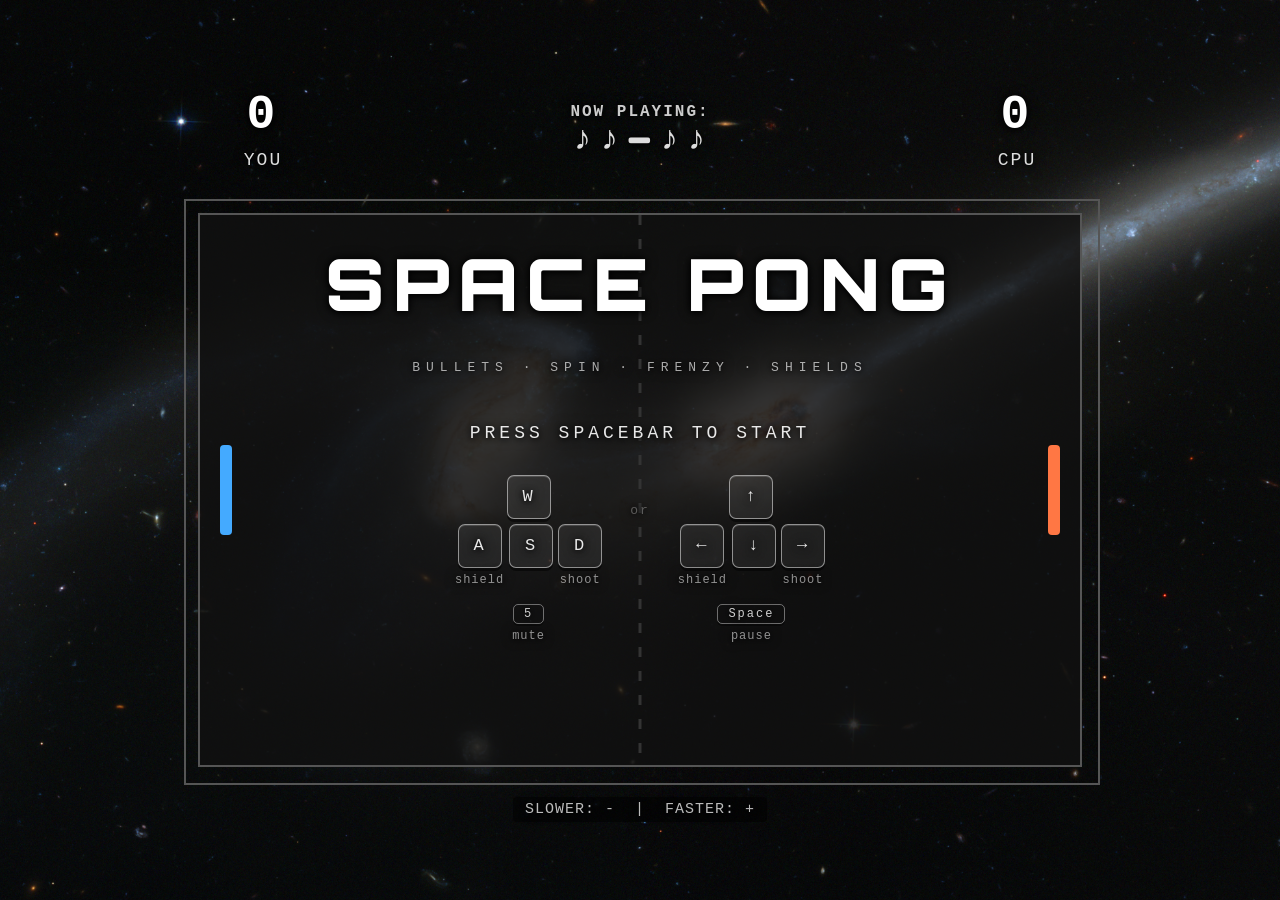
==== commit 6f0ebd29: "Add subtle animated starfield to cutscene screens Places a shared star canvas (z-index 100) behind t" ====
--- a/index.html
+++ b/index.html
@@ -154,7 +154,7 @@
       align-items: center;
       justify-content: center;
       z-index: 100;
-      background: #05050f;
+      background: transparent;
       pointer-events: all;
     }
     #start-screen.hidden { display: none; }
@@ -272,11 +272,16 @@
       83%  { color: #c8f; text-shadow: 0 0 2px #fff, 0 0 8px #80f, 0 0 22px rgba(150,0,255,0.6); }
       100% { color: #f88; text-shadow: 0 0 2px #fff, 0 0 8px #f44, 0 0 22px rgba(255,50,50,0.6); }
     }
+    #star-canvas {
+      position: fixed; inset: 0; z-index: 100;
+      background: #05050f; pointer-events: none;
+      display: none;
+    }
     #narrative-screen {
       position: fixed; inset: 0;
       display: flex; flex-direction: column;
       align-items: center; justify-content: center;
-      z-index: 100; background: #05050f;
+      z-index: 100; background: transparent;
     }
     #narrative-screen.hidden { display: none; }
     /* Animation sits at a fixed absolute position just above center, behind the text */
@@ -367,6 +372,7 @@
   <div id="bg-a" class="bg-layer"></div>
   <div id="bg-b" class="bg-layer"></div>
   <div id="frenzy-overlay"></div>
+  <canvas id="star-canvas"></canvas>
   <div id="narrative-screen" class="hidden">
     <div id="narrative-anim">
       <div id="nw-earth"><span class="nem earth-em">🌍</span></div>
@@ -458,6 +464,50 @@
     const frenzyOverlay = document.getElementById('frenzy-overlay');
     let activeBg = bgA; // currently visible layer
 
+    // ─── Starfield (cutscene background) ─────────────────────────────────────
+    const starCanvas = document.getElementById('star-canvas');
+    const starCtx = starCanvas.getContext('2d');
+    const STARS = Array.from({length: 220}, () => ({
+      x: Math.random(), y: Math.random(),
+      r: Math.random() < 0.85 ? 0.4 + Math.random() * 0.8 : 1.0 + Math.random() * 1.0,
+      base: 0.15 + Math.random() * 0.55,
+      speed: 0.3 + Math.random() * 1.4,
+      phase: Math.random() * Math.PI * 2
+    }));
+
+    function resizeStarCanvas() {
+      starCanvas.width = window.innerWidth;
+      starCanvas.height = window.innerHeight;
+    }
+    window.addEventListener('resize', resizeStarCanvas);
+    resizeStarCanvas();
+
+    let starRaf = null;
+    function renderStars(ts) {
+      const w = starCanvas.width, h = starCanvas.height;
+      starCtx.clearRect(0, 0, w, h);
+      for (const s of STARS) {
+        const alpha = s.base * (0.75 + 0.25 * Math.sin(ts * 0.001 * s.speed + s.phase));
+        starCtx.globalAlpha = alpha;
+        starCtx.fillStyle = '#fff';
+        starCtx.beginPath();
+        starCtx.arc(s.x * w, s.y * h, s.r, 0, Math.PI * 2);
+        starCtx.fill();
+      }
+      starCtx.globalAlpha = 1;
+      starRaf = requestAnimationFrame(renderStars);
+    }
+
+    function showStarCanvas() {
+      starCanvas.style.display = '';
+      if (!starRaf) starRaf = requestAnimationFrame(renderStars);
+    }
+    function hideStarCanvas() {
+      starCanvas.style.display = 'none';
+      if (starRaf) { cancelAnimationFrame(starRaf); starRaf = null; }
+    }
+    showStarCanvas(); // visible on page load (idle state)
+
     function applyNextBackground() {} // no-op stub — resetGame calls this safely
 
     function restartZoom(el) {
@@ -1159,6 +1209,7 @@
 
     function beginGame() {
       narrativeScreen.classList.add('hidden');
+      hideStarCanvas();
       audioCtx.resume();
       resetGame();
       state = 'playing';
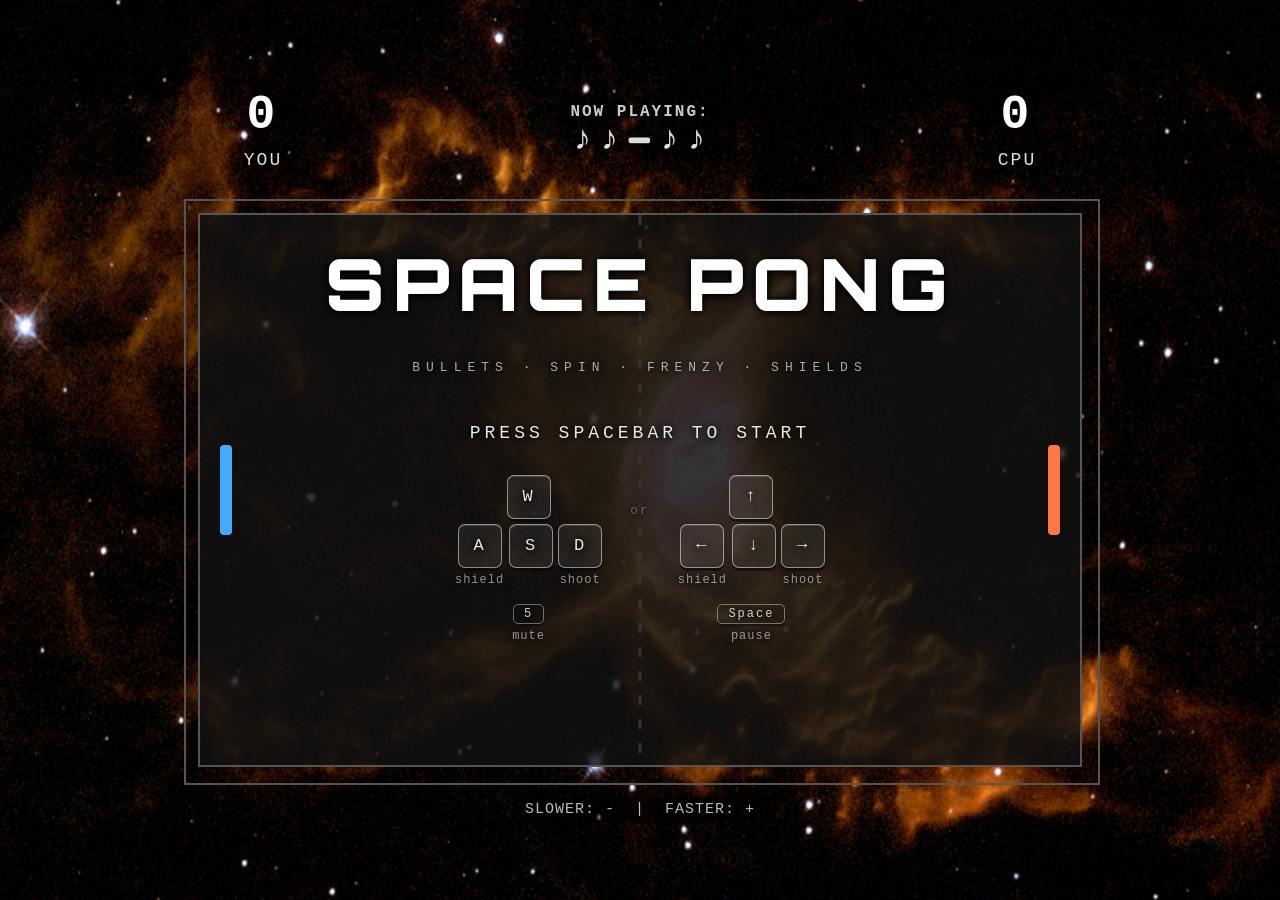
==== commit b8d69f9d: "Add starfield backdrop to splash and intro cutscene The star canvas renders 220 twinkling stars behi" ====
--- a/index.html
+++ b/index.html
@@ -271,11 +271,6 @@
       66%  { color: #8ef; text-shadow: 0 0 2px #fff, 0 0 8px #08f, 0 0 22px rgba(0,150,255,0.6); }
       83%  { color: #c8f; text-shadow: 0 0 2px #fff, 0 0 8px #80f, 0 0 22px rgba(150,0,255,0.6); }
       100% { color: #f88; text-shadow: 0 0 2px #fff, 0 0 8px #f44, 0 0 22px rgba(255,50,50,0.6); }
-    }
-    #star-canvas {
-      position: fixed; inset: 0; z-index: 100;
-      background: #05050f; pointer-events: none;
-      display: none;
     }
     #narrative-screen {
       position: fixed; inset: 0;
@@ -365,6 +360,11 @@
     @keyframes splashBlink {
       0%, 100% { opacity: 1; }
       50%       { opacity: 0.25; }
+    }
+    #star-canvas {
+      position: fixed; inset: 0; z-index: 100;
+      background: #05050f; pointer-events: none;
+      display: none;
     }
   </style>
 </head>
@@ -464,50 +464,6 @@
     const frenzyOverlay = document.getElementById('frenzy-overlay');
     let activeBg = bgA; // currently visible layer
 
-    // ─── Starfield (cutscene background) ─────────────────────────────────────
-    const starCanvas = document.getElementById('star-canvas');
-    const starCtx = starCanvas.getContext('2d');
-    const STARS = Array.from({length: 220}, () => ({
-      x: Math.random(), y: Math.random(),
-      r: Math.random() < 0.85 ? 0.4 + Math.random() * 0.8 : 1.0 + Math.random() * 1.0,
-      base: 0.15 + Math.random() * 0.55,
-      speed: 0.3 + Math.random() * 1.4,
-      phase: Math.random() * Math.PI * 2
-    }));
-
-    function resizeStarCanvas() {
-      starCanvas.width = window.innerWidth;
-      starCanvas.height = window.innerHeight;
-    }
-    window.addEventListener('resize', resizeStarCanvas);
-    resizeStarCanvas();
-
-    let starRaf = null;
-    function renderStars(ts) {
-      const w = starCanvas.width, h = starCanvas.height;
-      starCtx.clearRect(0, 0, w, h);
-      for (const s of STARS) {
-        const alpha = s.base * (0.75 + 0.25 * Math.sin(ts * 0.001 * s.speed + s.phase));
-        starCtx.globalAlpha = alpha;
-        starCtx.fillStyle = '#fff';
-        starCtx.beginPath();
-        starCtx.arc(s.x * w, s.y * h, s.r, 0, Math.PI * 2);
-        starCtx.fill();
-      }
-      starCtx.globalAlpha = 1;
-      starRaf = requestAnimationFrame(renderStars);
-    }
-
-    function showStarCanvas() {
-      starCanvas.style.display = '';
-      if (!starRaf) starRaf = requestAnimationFrame(renderStars);
-    }
-    function hideStarCanvas() {
-      starCanvas.style.display = 'none';
-      if (starRaf) { cancelAnimationFrame(starRaf); starRaf = null; }
-    }
-    showStarCanvas(); // visible on page load (idle state)
-
     function applyNextBackground() {} // no-op stub — resetGame calls this safely
 
     function restartZoom(el) {
@@ -1120,6 +1076,52 @@
     const startScreen    = document.getElementById('start-screen');
     const narrativeScreen = document.getElementById('narrative-screen');
 
+    // ─── Starfield (splash + cutscenes only) ─────────────────────────────────
+    const starCanvas = document.getElementById('star-canvas');
+    const starCtx = starCanvas.getContext('2d');
+    const STARS = Array.from({length: 220}, () => ({
+      x: Math.random(), y: Math.random(),
+      r: Math.random() < 0.85 ? 0.4 + Math.random() * 0.8 : 1.0 + Math.random() * 1.0,
+      base: 0.15 + Math.random() * 0.55,
+      speed: 0.3 + Math.random() * 1.4,
+      phase: Math.random() * Math.PI * 2
+    }));
+
+    function resizeStarCanvas() {
+      starCanvas.width = window.innerWidth;
+      starCanvas.height = window.innerHeight;
+    }
+    window.addEventListener('resize', resizeStarCanvas);
+    resizeStarCanvas();
+
+    let starRaf = null;
+    function renderStars(ts) {
+      const w = starCanvas.width, h = starCanvas.height;
+      starCtx.clearRect(0, 0, w, h);
+      for (const s of STARS) {
+        const alpha = s.base * (0.75 + 0.25 * Math.sin(ts * 0.001 * s.speed + s.phase));
+        starCtx.globalAlpha = alpha;
+        starCtx.fillStyle = '#fff';
+        starCtx.beginPath();
+        starCtx.arc(s.x * w, s.y * h, s.r, 0, Math.PI * 2);
+        starCtx.fill();
+      }
+      starCtx.globalAlpha = 1;
+      starRaf = requestAnimationFrame(renderStars);
+    }
+
+    function showStarCanvas() {
+      starCanvas.style.display = '';
+      if (!starRaf) starRaf = requestAnimationFrame(renderStars);
+    }
+    function hideStarCanvas() {
+      starCanvas.style.display = 'none';
+      if (starRaf) { cancelAnimationFrame(starRaf); starRaf = null; }
+    }
+
+    // Splash is visible on initial page load — show stars immediately.
+    showStarCanvas();
+
     const STORY = [
       { text: "THE YEAR IS 2157.", hl: false, pause: 900 },
       { text: "A vast alien armada has locked orbit around Earth.", hl: false, pause: 700 },
@@ -1144,6 +1146,7 @@
     function startNarrative() {
       state = 'narrative';
       audioCtx.resume();
+      showStarCanvas();
       startScreen.classList.add('hidden');
       narrativeScreen.classList.remove('hidden');
       document.getElementById('narrative-prompt').style.visibility = 'hidden';
@@ -1208,8 +1211,8 @@
     }
 
     function beginGame() {
+      hideStarCanvas();
       narrativeScreen.classList.add('hidden');
-      hideStarCanvas();
       audioCtx.resume();
       resetGame();
       state = 'playing';
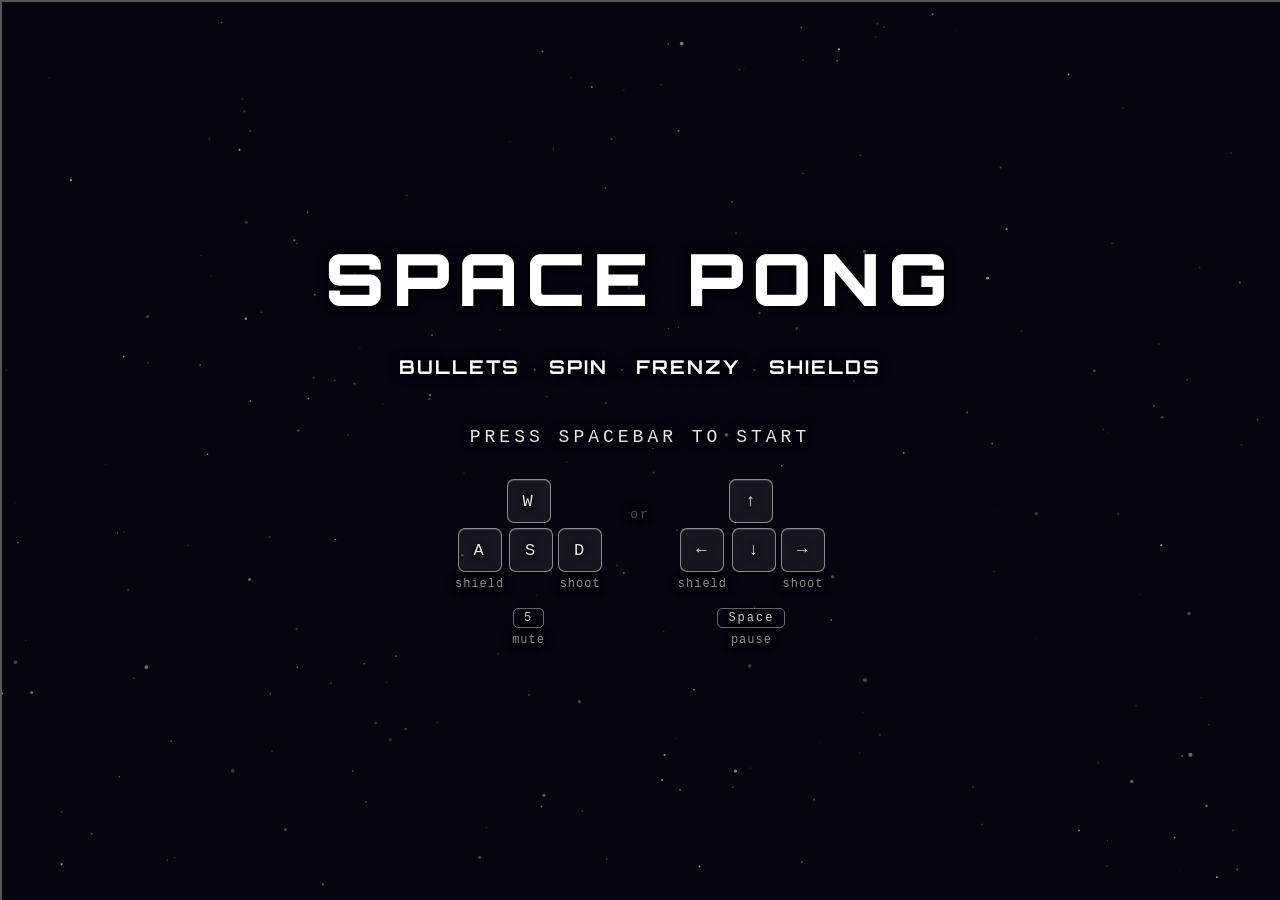
==== commit 7f5b78cb: "Add cutscenes, warrior select, backgrounds, and major index.html overhaul Introduces cutscenes.css/j" ====
--- a/index.html
+++ b/index.html
@@ -6,6 +6,8 @@
   <link rel="preconnect" href="https://fonts.googleapis.com">
   <link rel="preconnect" href="https://fonts.gstatic.com" crossorigin>
   <link href="https://fonts.googleapis.com/css2?family=Fredoka+One&family=Orbitron:wght@700;900&display=swap" rel="stylesheet">
+  <link rel="stylesheet" href="cutscenes.css">
+  <link rel="stylesheet" href="warrior-select.css">
   <style>
     * { margin: 0; padding: 0; box-sizing: border-box; }
     body {
@@ -168,12 +170,26 @@
       animation: neonColorCycle 4s linear infinite;
     }
     #start-screen .splash-subtitle {
-      font-size: 13px;
-      color: rgba(255,255,255,0.65);
-      letter-spacing: 6px;
-      text-transform: uppercase;
+      display: flex;
+      align-items: baseline;
+      gap: 10px;
       margin-bottom: 48px;
+    }
+    .splash-feature {
+      font-family: 'Orbitron', monospace;
+      font-size: 19px;
+      font-weight: 700;
+      letter-spacing: 2px;
+      animation: neonColorCycle 4s linear infinite;
+    }
+    .splash-feature:nth-child(1) { animation-delay:     0s; }
+    .splash-feature:nth-child(3) { animation-delay: -1.33s; }
+    .splash-feature:nth-child(5) { animation-delay: -2.00s; }
+    .splash-feature:nth-child(7) { animation-delay: -2.64s; }
+    .splash-sep {
+      color: rgba(255,255,255,0.25);
       font-family: 'Courier New', monospace;
+      font-size: 14px;
     }
     #start-screen .splash-prompt {
       font-size: 18px;
@@ -348,7 +364,9 @@
     }
     #narrative-lines p { margin: 0; min-height: 2.1em; }
     #narrative-lines p.hl    { letter-spacing: 2px; font-size: 19px; animation: neonColorCycle 4s linear infinite; }
+    #narrative-lines p.hl span { animation: none; color: #bbb; font-size: 17px; letter-spacing: 1px; }
     #narrative-lines p.alien { font-family: 'Orbitron', monospace; font-size: 23px; letter-spacing: 2px; animation: neonColorCycle 4s linear infinite; }
+    #narrative-lines p:not(.alien) + p.alien { margin-top: 1.05em; }
     #narrative-prompt {
       margin-top: 52px;
       font-family: 'Courier New', monospace;
@@ -389,9 +407,144 @@
       <div id="narrative-prompt">— PRESS SPACE TO BEGIN —</div>
     </div>
   </div>
+
+  <!-- Defeat cutscene template — Cutscenes.defeat.show() clones this. -->
+  <div id="defeat-screen" class="hidden">
+    <div id="defeat-headline">
+      <div class="d-typeline" id="d-line1">THE EARTH</div>
+      <div class="d-typeline" id="d-line2">IS</div>
+      <div class="d-typeline" id="d-line3">NO MORE</div>
+    </div>
+    <div id="defeat-anim">
+      <div id="dw-earth"><span class="nem earth-em">🌍</span></div>
+      <div id="dw-i1"><span class="nem other-em di1-hv">👾</span></div>
+      <div id="dw-i2"><span class="nem other-em di2-hv">👾</span></div>
+      <div id="dw-i3"><span class="nem other-em di3-hv">👾</span></div>
+      <div id="dw-i4"><span class="nem other-em di4-hv">👾</span></div>
+      <div id="dw-i5"><span class="nem other-em di5-hv">👾</span></div>
+      <div id="dw-i6"><span class="nem other-em di6-hv">👾</span></div>
+      <div id="dw-i7"><span class="nem other-em di7-hv">👾</span></div>
+      <div id="dw-skull">☠️</div>
+      <div id="dw-collision">💥</div>
+    </div>
+    <div id="defeat-content">
+      <div id="defeat-subtitle"></div>
+      <div id="defeat-line3"></div>
+      <div id="defeat-prompt">— PRESS SPACE TO TRY AGAIN —</div>
+    </div>
+  </div>
+
+  <!-- Victory cutscene template — Cutscenes.victory.show() clones this. -->
+  <div id="victory-screen" class="hidden">
+    <div id="victory-headline">
+      <div class="d-typeline" id="v-line1">WELCOME</div>
+      <div class="d-typeline" id="v-line2">TO THE STARS</div>
+    </div>
+    <div id="victory-anim">
+      <div id="vw-earth"><span class="nem earth-em">🌍</span></div>
+      <div id="vi-1"><span class="nem other-em di1-hv">👾</span></div>
+      <div id="vi-2"><span class="nem other-em di2-hv">👾</span></div>
+      <div id="vi-3"><span class="nem other-em di3-hv">👾</span></div>
+      <div id="vi-4"><span class="nem other-em di4-hv">👾</span></div>
+      <div id="vi-5"><span class="nem other-em di5-hv">👾</span></div>
+      <div id="vi-6"><span class="nem other-em di6-hv">👾</span></div>
+      <div id="vi-7"><span class="nem other-em di7-hv">👾</span></div>
+      <div id="vw-p1"><span class="nem other-em vp1-hv">🪐</span></div>
+      <div id="vw-p2"><span class="nem other-em vp2-hv">⭐</span></div>
+      <div id="vw-p3"><span class="nem other-em vp3-hv">🌟</span></div>
+      <div id="vw-p4"><span class="nem other-em vp4-hv">☀️</span></div>
+      <div id="vw-p5"><span class="nem other-em vp5-hv">🌕</span></div>
+      <div id="vw-p6"><span class="nem other-em vp6-hv">✨</span></div>
+      <div id="vw-p7"><span class="nem other-em vp7-hv">💫</span></div>
+    </div>
+    <div id="victory-content">
+      <div id="victory-subtitle"></div>
+      <div id="victory-line3"></div>
+      <div id="victory-prompt">— PRESS SPACE TO PLAY AGAIN —</div>
+    </div>
+  </div>
+
+  <!-- Warrior selection — WarriorSelect.show() clones this. -->
+  <div id="warrior-select-screen" class="hidden">
+    <div class="ws-inner">
+      <div class="ws-faction-banner">
+        <span class="ws-faction-icon">🌍</span>
+        <span class="ws-faction-tag earth">Earth Defense</span>
+      </div>
+      <div class="ws-phase-sub">Step 1 of 2</div>
+      <h1 class="ws-phase-title">Choose Your Warrior</h1>
+      <div class="ws-carousel-zone">
+        <button class="ws-arrow-btn ws-prev-btn" type="button">◀</button>
+        <div class="ws-card">
+          <div class="ws-paddle-stage">
+            <div class="ws-paddle-glow"></div>
+            <div class="ws-paddle-visual"></div>
+            <div class="ws-bullet-demo"></div>
+          </div>
+          <div class="ws-name"></div>
+          <div class="ws-weapon"></div>
+          <div class="ws-lore"></div>
+          <div class="ws-stats-row">
+            <div class="ws-stat ws-stat-power">
+              <div class="ws-stat-label">Power</div>
+              <div class="ws-stat-bar-track"><div class="ws-stat-bar-fill"></div></div>
+            </div>
+            <div class="ws-stat ws-stat-speed">
+              <div class="ws-stat-label">Speed</div>
+              <div class="ws-stat-bar-track"><div class="ws-stat-bar-fill"></div></div>
+            </div>
+            <div class="ws-stat ws-stat-rate">
+              <div class="ws-stat-label">Rate</div>
+              <div class="ws-stat-bar-track"><div class="ws-stat-bar-fill"></div></div>
+            </div>
+            <div class="ws-stat ws-stat-deflect">
+              <div class="ws-stat-label">Deflect</div>
+              <div class="ws-stat-bar-track"><div class="ws-stat-bar-fill"></div></div>
+            </div>
+          </div>
+          <div class="ws-btn-row">
+            <button class="ws-test-fire-btn" type="button">▶ Fire</button>
+            <button class="ws-burst-btn" type="button">>>> Burst</button>
+          </div>
+        </div>
+        <button class="ws-arrow-btn ws-next-btn" type="button">▶</button>
+      </div>
+      <div class="ws-counter"></div>
+      <button class="ws-select-btn" type="button">Lock In</button>
+    </div>
+  </div>
+
+  <!-- VS screen — WarriorSelect mounts this between selection and game start. -->
+  <div id="vs-screen" class="hidden">
+    <div class="vs-row">
+      <div class="vs-fighter">
+        <div class="vs-flabel earth-label">Earth</div>
+        <div class="vs-paddle vs-earth-paddle"></div>
+        <div class="vs-fname vs-earth-name"></div>
+        <div class="vs-fweapon vs-earth-weapon"></div>
+      </div>
+      <div class="vs-text">VS</div>
+      <div class="vs-fighter">
+        <div class="vs-flabel alien-label">Alien</div>
+        <div class="vs-paddle vs-alien-paddle"></div>
+        <div class="vs-fname vs-alien-name"></div>
+        <div class="vs-fweapon vs-alien-weapon"></div>
+      </div>
+    </div>
+    <div class="vs-fight">Press any key to skip</div>
+  </div>
+
   <div id="start-screen">
     <h1 id="splash-title">SPACE PONG</h1>
-    <div class="splash-subtitle">bullets · spin · frenzy · shields</div>
+    <div class="splash-subtitle">
+      <span class="splash-feature">BULLETS</span>
+      <span class="splash-sep">·</span>
+      <span class="splash-feature">SPIN</span>
+      <span class="splash-sep">·</span>
+      <span class="splash-feature">FRENZY</span>
+      <span class="splash-sep">·</span>
+      <span class="splash-feature">SHIELDS</span>
+    </div>
     <div class="splash-prompt">Press Spacebar to Start</div>
     <div class="splash-controls">
       <div class="key-clusters">
@@ -448,21 +601,21 @@
   </div>
   <div id="keys-help">SLOWER: - &nbsp;|&nbsp; FASTER: +</div>
 
+  <script src="cutscenes.js"></script>
+  <script src="warriors.js"></script>
+  <script src="warrior-select.js"></script>
   <script>
-    // ─── Background images (NASA APOD) ───────────────────────────────────────
-    const APOD_API_KEY = 'Fek6QhTkzvPLLA22pXlm1mJh5IRQTMq0ZwOsfzZN';
-    const APOD_COUNT   = 15;
+    // ─── Background images ────────────────────────────────────────────────────
     const BG_CYCLE_MS  = 30000;
 
     let bgImages = [];
-    let bgMeta   = []; // { title, copyright } — stored for future use
     let bgIndex  = 0;
     let bgCycleInterval = null;
 
     const bgA = document.getElementById('bg-a');
     const bgB = document.getElementById('bg-b');
     const frenzyOverlay = document.getElementById('frenzy-overlay');
-    let activeBg = bgA; // currently visible layer
+    let activeBg = bgA;
 
     function applyNextBackground() {} // no-op stub — resetGame calls this safely
 
@@ -496,10 +649,7 @@
     }
 
     const LOCAL_BG_COUNT = 105; // update if you add or remove images
-    const APOD_ENABLED   = false; // ← set to true to re-enable NASA API backgrounds
-
-    // Build the full list, shuffle it, and start immediately — no sequential probing.
-    // Change LOCAL_BG_COUNT above if the number of background files changes.
+
     function loadLocalImages() {
       const candidates = Array.from({ length: LOCAL_BG_COUNT },
                                     (_, i) => `backgrounds/background_${i + 1}.jpg`);
@@ -514,43 +664,16 @@
       function finalize() {
         if (--remaining > 0) return;
         bgImages = loaded;
-        bgMeta   = bgImages.map(() => ({ title: '', copyright: '' }));
         // Fisher-Yates shuffle for random order every session
         for (let i = bgImages.length - 1; i > 0; i--) {
           const j = Math.floor(Math.random() * (i + 1));
           [bgImages[i], bgImages[j]] = [bgImages[j], bgImages[i]];
-          [bgMeta[i],   bgMeta[j]]   = [bgMeta[j],   bgMeta[i]];
         }
         if (bgImages.length) startBgCycle();
       }
     }
 
     loadLocalImages();
-
-    // Step 2 — fetch NASA APOD in parallel; swap in if successful
-    const APOD_URL = `https://api.nasa.gov/planetary/apod?api_key=${APOD_API_KEY}&count=${APOD_COUNT}`;
-    if (APOD_ENABLED) console.log('[APOD] Fetching:', APOD_URL);
-
-    if (APOD_ENABLED) fetch(APOD_URL)
-      .then(r => {
-        console.log('[APOD] HTTP status:', r.status, r.statusText);
-        if (!r.ok) {
-          return r.text().then(body => { throw new Error(`APOD HTTP ${r.status}: ${body}`); });
-        }
-        return r.json();
-      })
-      .then(data => {
-        const images = data.filter(e => e.media_type === 'image');
-        if (!images.length) throw new Error('APOD batch contained no images');
-        bgImages = images.map(e => e.url);
-        bgMeta   = images.map(e => ({ title: e.title || '', copyright: e.copyright || '' }));
-        console.log('[APOD] Switched to NASA images:', bgImages.length);
-        startBgCycle(); // crossfades into first NASA image
-      })
-      .catch(err => {
-        console.error('[APOD] Fetch failed, keeping local images. Reason:', err.message);
-        // local images already loaded and cycling — nothing to do
-      });
 
     const canvas = document.getElementById('c');
     const ctx = canvas.getContext('2d');
@@ -564,7 +687,7 @@
     const PADDLE_W = 12, PADDLE_H = 90, BALL_R = 8;
     const PADDLE_CURVE = 0.35; // spin multiplier based on hit position
     const KEY_PADDLE_SPEED = 11;
-    const WIN_SCORE = 99;
+    const WIN_SCORE = 5;
     const BULLET_R = 2, BULLET_SPEED = 9;
     const HOLE_SIZE = 14, MAX_HOLES = 20;
     const SHOT_COOLDOWN = 700;
@@ -576,6 +699,8 @@
 
     // ─── Audio context ────────────────────────────────────────────────────────
     const audioCtx = new (window.AudioContext || window.webkitAudioContext)();
+    Cutscenes.init(audioCtx);
+    WarriorSelect.init(audioCtx);
 
     // ─── SFX ─────────────────────────────────────────────────────────────────
     function playPaddleSound() {
@@ -679,20 +804,17 @@
       isChargeSoundPlaying = false;
 
       if (chargeOscillator && chargeGain) {
-        const now = audioCtx.currentTime;
-        const fadeDur = 0.15;
-
-        chargeGain.gain.cancelScheduledValues(now);
-        chargeGain.gain.setValueAtTime(chargeGain.gain.value, now);
-        chargeGain.gain.exponentialRampToValueAtTime(0.001, now + fadeDur);
-
-        setTimeout(() => {
-          try {
-            chargeOscillator.stop();
-          } catch (e) {}
-          chargeOscillator = null;
-          chargeGain = null;
-        }, fadeDur * 1000);
+        const osc  = chargeOscillator;
+        const gain = chargeGain;
+        chargeOscillator = null;
+        chargeGain = null;
+
+        const now     = audioCtx.currentTime;
+        const fadeEnd = now + 0.12;
+        gain.gain.cancelScheduledValues(now);
+        gain.gain.setValueAtTime(Math.max(gain.gain.value, 0.001), now);
+        gain.gain.exponentialRampToValueAtTime(0.00001, fadeEnd);
+        try { osc.stop(fadeEnd); } catch (e) {}
       }
     }
 
@@ -758,6 +880,243 @@
 
       osc1.start(now); osc2.start(now); sub.start(now);
       osc1.stop(now + dur); osc2.stop(now + dur); sub.stop(now + dur);
+    }
+
+    // ─── Pre-game jingles ─────────────────────────────────────────────────────
+    // Plays a short looping musical phrase while the game screen is shown but
+    // the match hasn't started (state === 'ready'). Stops when space is pressed.
+
+    let activeJingle = null;
+
+    // Plays a one-shot jingle spec in a loop, routing through a shared output
+    // GainNode so stop() can fade the whole thing out cleanly.
+    function playJingle(spec) {
+      const output = audioCtx.createGain();
+      output.gain.value = 1;
+      output.connect(audioCtx.destination);
+      let stopped = false;
+      function scheduleNext(startT) {
+        if (stopped) return;
+        const dur = spec.play(audioCtx, startT, output);
+        const fireNext = Math.max(0, (startT + dur - audioCtx.currentTime - 0.3) * 1000);
+        setTimeout(() => scheduleNext(startT + dur), fireNext);
+      }
+      scheduleNext(audioCtx.currentTime + 0.05);
+      return {
+        stop() {
+          stopped = true;
+          output.gain.cancelScheduledValues(audioCtx.currentTime);
+          output.gain.setValueAtTime(output.gain.value, audioCtx.currentTime);
+          output.gain.exponentialRampToValueAtTime(0.00001, audioCtx.currentTime + 0.4);
+        }
+      };
+    }
+
+    const JINGLES = [
+      {
+        name: 'Launch Sequence',
+        play(ctx, t, output) {
+          const master = ctx.createGain();
+          master.gain.setValueAtTime(0.25, t);
+          master.connect(output);
+          const notes = [261.6, 329.6, 392, 523.3, 659.3, 784, 1047];
+          notes.forEach((freq, i) => {
+            const osc = ctx.createOscillator(); const g = ctx.createGain();
+            osc.type = 'triangle';
+            osc.frequency.setValueAtTime(freq, t + i * 0.12);
+            g.gain.setValueAtTime(0, t + i * 0.12);
+            g.gain.linearRampToValueAtTime(0.3, t + i * 0.12 + 0.04);
+            g.gain.exponentialRampToValueAtTime(0.001, t + i * 0.12 + 0.35);
+            osc.connect(g); g.connect(master);
+            osc.start(t + i * 0.12); osc.stop(t + i * 0.12 + 0.4);
+          });
+          [1047, 1318.5, 1568].forEach(f => {
+            const osc = ctx.createOscillator(); const g = ctx.createGain();
+            osc.type = 'sine'; osc.frequency.value = f;
+            g.gain.setValueAtTime(0, t + 0.84);
+            g.gain.linearRampToValueAtTime(0.15, t + 1.0);
+            g.gain.exponentialRampToValueAtTime(0.001, t + 2.4);
+            osc.connect(g); g.connect(master);
+            osc.start(t + 0.84); osc.stop(t + 2.5);
+          });
+          return 2.8;
+        }
+      },
+      {
+        name: 'Warp Gate',
+        play(ctx, t, output) {
+          const master = ctx.createGain();
+          master.gain.setValueAtTime(0.3, t);
+          master.connect(output);
+          const bass = ctx.createOscillator(); const bg = ctx.createGain();
+          bass.type = 'sine';
+          bass.frequency.setValueAtTime(55, t);
+          bass.frequency.exponentialRampToValueAtTime(30, t + 0.8);
+          bg.gain.setValueAtTime(0.5, t); bg.gain.exponentialRampToValueAtTime(0.001, t + 1.0);
+          bass.connect(bg); bg.connect(master); bass.start(t); bass.stop(t + 1.1);
+          const sweep = ctx.createOscillator(); const sg = ctx.createGain();
+          sweep.type = 'sawtooth';
+          sweep.frequency.setValueAtTime(100, t + 0.3);
+          sweep.frequency.exponentialRampToValueAtTime(2000, t + 1.8);
+          sg.gain.setValueAtTime(0, t + 0.3);
+          sg.gain.linearRampToValueAtTime(0.1, t + 0.6);
+          sg.gain.exponentialRampToValueAtTime(0.001, t + 2.0);
+          sweep.connect(sg); sg.connect(master); sweep.start(t + 0.3); sweep.stop(t + 2.1);
+          [880, 1108.7, 1318.5, 1760].forEach((f, i) => {
+            const osc = ctx.createOscillator(); const g = ctx.createGain();
+            osc.type = 'sine'; osc.frequency.value = f;
+            g.gain.setValueAtTime(0, t + 1.6 + i * 0.1);
+            g.gain.linearRampToValueAtTime(0.12, t + 1.65 + i * 0.1);
+            g.gain.exponentialRampToValueAtTime(0.001, t + 2.8);
+            osc.connect(g); g.connect(master);
+            osc.start(t + 1.6 + i * 0.1); osc.stop(t + 3.0);
+          });
+          return 3.4;
+        }
+      },
+      {
+        name: 'Neon Arcade',
+        play(ctx, t, output) {
+          const master = ctx.createGain();
+          master.gain.setValueAtTime(0.2, t);
+          master.connect(output);
+          const melody = [
+            [523.3,0.12],[659.3,0.12],[784,0.12],[1047,0.24],
+            [784,0.12],[1047,0.12],[1318.5,0.24],[1568,0.4],
+          ];
+          let off = 0;
+          melody.forEach(([freq, dur]) => {
+            const osc = ctx.createOscillator(); const g = ctx.createGain();
+            osc.type = 'square'; osc.frequency.value = freq;
+            g.gain.setValueAtTime(0.2, t + off);
+            g.gain.setValueAtTime(0.001, t + off + dur - 0.02);
+            osc.connect(g); g.connect(master);
+            osc.start(t + off); osc.stop(t + off + dur);
+            off += dur;
+          });
+          [0, 0.36, 0.72, 1.08].forEach(bt => {
+            const osc = ctx.createOscillator(); const g = ctx.createGain();
+            osc.type = 'sine';
+            osc.frequency.setValueAtTime(120, t + bt);
+            osc.frequency.exponentialRampToValueAtTime(40, t + bt + 0.15);
+            g.gain.setValueAtTime(0.3, t + bt);
+            g.gain.exponentialRampToValueAtTime(0.001, t + bt + 0.15);
+            osc.connect(g); g.connect(master);
+            osc.start(t + bt); osc.stop(t + bt + 0.2);
+          });
+          return 2.4;
+        }
+      },
+      {
+        name: 'Dark Orbit',
+        play(ctx, t, output) {
+          const master = ctx.createGain();
+          master.gain.setValueAtTime(0.25, t);
+          master.connect(output);
+          [55, 82.4].forEach(f => {
+            const osc = ctx.createOscillator(); const g = ctx.createGain();
+            osc.type = 'sawtooth'; osc.frequency.value = f;
+            g.gain.setValueAtTime(0, t);
+            g.gain.linearRampToValueAtTime(0.15, t + 0.5);
+            g.gain.setValueAtTime(0.15, t + 1.8);
+            g.gain.exponentialRampToValueAtTime(0.001, t + 2.5);
+            osc.connect(g); g.connect(master); osc.start(t); osc.stop(t + 2.6);
+          });
+          [[0.6,220],[1.0,277.2],[1.4,329.6]].forEach(([bt, f]) => {
+            const osc = ctx.createOscillator(); const g = ctx.createGain();
+            osc.type = 'square'; osc.frequency.value = f;
+            g.gain.setValueAtTime(0.2, t + bt);
+            g.gain.exponentialRampToValueAtTime(0.001, t + bt + 0.2);
+            osc.connect(g); g.connect(master); osc.start(t + bt); osc.stop(t + bt + 0.25);
+          });
+          [110, 164.8, 220, 329.6].forEach(f => {
+            const osc = ctx.createOscillator(); const g = ctx.createGain();
+            osc.type = 'sawtooth'; osc.frequency.value = f;
+            g.gain.setValueAtTime(0, t + 2.0);
+            g.gain.linearRampToValueAtTime(0.2, t + 2.1);
+            g.gain.exponentialRampToValueAtTime(0.001, t + 3.2);
+            osc.connect(g); g.connect(master); osc.start(t + 2.0); osc.stop(t + 3.3);
+          });
+          return 3.6;
+        }
+      },
+      {
+        name: 'Stellar Ping',
+        play(ctx, t, output) {
+          const master = ctx.createGain();
+          master.gain.setValueAtTime(0.3, t);
+          master.connect(output);
+          const p1 = ctx.createOscillator(); const g1 = ctx.createGain();
+          p1.type = 'sine'; p1.frequency.value = 880;
+          g1.gain.setValueAtTime(0.3, t); g1.gain.exponentialRampToValueAtTime(0.001, t + 0.5);
+          p1.connect(g1); g1.connect(master); p1.start(t); p1.stop(t + 0.55);
+          const p2 = ctx.createOscillator(); const g2 = ctx.createGain();
+          p2.type = 'sine'; p2.frequency.value = 1318.5;
+          g2.gain.setValueAtTime(0.25, t + 0.25); g2.gain.exponentialRampToValueAtTime(0.001, t + 0.9);
+          p2.connect(g2); g2.connect(master); p2.start(t + 0.25); p2.stop(t + 0.95);
+          const bass = ctx.createOscillator(); const bg = ctx.createGain();
+          bass.type = 'sine'; bass.frequency.value = 220;
+          bg.gain.setValueAtTime(0, t + 0.5);
+          bg.gain.linearRampToValueAtTime(0.25, t + 0.6);
+          bg.gain.exponentialRampToValueAtTime(0.001, t + 1.6);
+          bass.connect(bg); bg.connect(master); bass.start(t + 0.5); bass.stop(t + 1.7);
+          return 2.0;
+        }
+      },
+      {
+        name: 'Photon Burst',
+        play(ctx, t, output) {
+          const master = ctx.createGain();
+          master.gain.setValueAtTime(0.2, t);
+          master.connect(output);
+          for (let i = 0; i < 12; i++) {
+            const osc = ctx.createOscillator(); const g = ctx.createGain();
+            osc.type = 'sawtooth';
+            const freq = 200 + i * 150;
+            osc.frequency.setValueAtTime(freq, t + i * 0.07);
+            osc.frequency.exponentialRampToValueAtTime(freq * 1.5, t + i * 0.07 + 0.06);
+            g.gain.setValueAtTime(0.15, t + i * 0.07);
+            g.gain.exponentialRampToValueAtTime(0.001, t + i * 0.07 + 0.08);
+            osc.connect(g); g.connect(master);
+            osc.start(t + i * 0.07); osc.stop(t + i * 0.07 + 0.1);
+          }
+          const bufSize = ctx.sampleRate * 0.5;
+          const buf = ctx.createBuffer(1, bufSize, ctx.sampleRate);
+          const data = buf.getChannelData(0);
+          for (let i = 0; i < bufSize; i++) data[i] = Math.random() * 2 - 1;
+          const noise = ctx.createBufferSource(); noise.buffer = buf;
+          const ng = ctx.createGain();
+          ng.gain.setValueAtTime(0, t + 0.84);
+          ng.gain.linearRampToValueAtTime(0.3, t + 0.88);
+          ng.gain.exponentialRampToValueAtTime(0.001, t + 1.8);
+          const filter = ctx.createBiquadFilter();
+          filter.type = 'lowpass';
+          filter.frequency.setValueAtTime(3000, t + 0.84);
+          filter.frequency.exponentialRampToValueAtTime(200, t + 1.8);
+          noise.connect(filter); filter.connect(ng); ng.connect(master);
+          noise.start(t + 0.84); noise.stop(t + 1.9);
+          [523.3, 659.3, 784].forEach(f => {
+            const osc = ctx.createOscillator(); const g = ctx.createGain();
+            osc.type = 'triangle'; osc.frequency.value = f;
+            g.gain.setValueAtTime(0, t + 1.6);
+            g.gain.linearRampToValueAtTime(0.12, t + 1.7);
+            g.gain.exponentialRampToValueAtTime(0.001, t + 2.6);
+            osc.connect(g); g.connect(master); osc.start(t + 1.6); osc.stop(t + 2.7);
+          });
+          return 3.0;
+        }
+      },
+    ];
+
+    function playRandomJingle() {
+      stopJingle();
+      const spec = JINGLES[Math.floor(Math.random() * JINGLES.length)];
+      activeJingle = playJingle(spec);
+      document.getElementById('now-playing').textContent = spec.name;
+    }
+
+    function stopJingle() {
+      if (activeJingle) { activeJingle.stop(); activeJingle = null; }
     }
 
     function playTypeBeep() {
@@ -774,6 +1133,39 @@
       gain.connect(audioCtx.destination);
       osc.start(t);
       osc.stop(t + 0.05);
+    }
+
+    function playAlienTypeBeep() {
+      if (!audioCtx || audioCtx.state === 'suspended') return;
+      const t = audioCtx.currentTime;
+      const osc = audioCtx.createOscillator();
+      const gain = audioCtx.createGain();
+      // Deep sawtooth — descends over 200ms for an ominous carved-from-stone quality
+      osc.type = 'sawtooth';
+      const base = 90 + Math.random() * 55;
+      osc.frequency.setValueAtTime(base, t);
+      osc.frequency.exponentialRampToValueAtTime(base * 0.65, t + 0.2);
+      gain.gain.setValueAtTime(0.0, t);
+      gain.gain.linearRampToValueAtTime(0.11, t + 0.008);
+      gain.gain.exponentialRampToValueAtTime(0.001, t + 0.28);
+      osc.connect(gain);
+      gain.connect(audioCtx.destination);
+      // Simulated reverb: five early-reflection taps at increasing delays, decaying amplitude
+      [
+        { dt: 0.035, amp: 0.45 },
+        { dt: 0.08,  amp: 0.30 },
+        { dt: 0.14,  amp: 0.18 },
+        { dt: 0.22,  amp: 0.10 },
+        { dt: 0.34,  amp: 0.05 },
+      ].forEach(({ dt, amp }) => {
+        const d = audioCtx.createDelay(0.5);
+        d.delayTime.value = dt;
+        const g = audioCtx.createGain();
+        g.gain.value = amp;
+        gain.connect(d); d.connect(g); g.connect(audioCtx.destination);
+      });
+      osc.start(t);
+      osc.stop(t + 0.38);
     }
 
     function playThunderPaddleHit() {
@@ -1034,6 +1426,7 @@
     let trailPausedRemaining = 0; // ms remaining when game was paused
 
     const keys = {};
+    const codeKeys = {};
     let lastPlayerShot = 0;
     let nextAIShot = 0;
 
@@ -1111,7 +1504,7 @@
     }
 
     function showStarCanvas() {
-      starCanvas.style.display = '';
+      starCanvas.style.display = 'block';
       if (!starRaf) starRaf = requestAnimationFrame(renderStars);
     }
     function hideStarCanvas() {
@@ -1132,13 +1525,15 @@
       { text: "One game.", alien: true, pause: 400 },
       { text: "Winner takes all.", alien: true, pause: 900 },
       { text: "", pause: 500 },
-      { text: "Defeat — and Earth is erased from existence.", hl: false, pause: 700 },
-      { text: "Victory — and humanity earns its place among the stars.", hl: false, pause: 700 },
+      { text: "DEFEAT", hl: true, pause: 0 },
+      { text: " — and Earth is erased from existence.", sameLine: true, pause: 700 },
+      { text: "VICTORY", hl: true, pause: 0 },
+      { text: " — and humanity earns its place among the stars.", sameLine: true, pause: 700 },
       { text: "", pause: 400 },
       { text: "Billions of lives rest on a single paddle.", hl: false, pause: 700 },
+      { text: "", pause: 300 },
       { text: "You are Earth's last hope.", hl: true, pause: 800 },
-      { text: "", pause: 300 },
-      { text: "Do not fail them.", hl: false, pause: 500 },
+      { text: "Do not fail them.", hl: true, pause: 500 },
     ];
 
     let storyIdx = 0, storyCharIdx = 0, storyTimer = null, storyDone = false;
@@ -1153,7 +1548,7 @@
       document.getElementById('narrative-lines').innerHTML = '';
       storyIdx = 0; storyCharIdx = 0; storyDone = false;
       document.getElementById('narrative-content').style.background = 'transparent';
-      storyTimer = setTimeout(typeStory, 5000); // wait for animation (3.5s) + 1.5s pause
+      storyTimer = setTimeout(typeStory, 2300); // start as last invader (i7) begins its fly-in
     }
 
     function typeStory() {
@@ -1164,11 +1559,17 @@
       const linesEl = document.getElementById('narrative-lines');
 
       if (storyCharIdx === 0) {
-        const p = document.createElement('p');
-        if (entry.alien) p.className = 'alien';
-        else if (entry.hl) p.className = 'hl';
-        p.id = 'sl' + storyIdx;
-        linesEl.appendChild(p);
+        if (entry.sameLine) {
+          const span = document.createElement('span');
+          span.id = 'sl' + storyIdx;
+          linesEl.lastElementChild.appendChild(span);
+        } else {
+          const p = document.createElement('p');
+          if (entry.alien) p.className = 'alien';
+          else if (entry.hl) p.className = 'hl';
+          p.id = 'sl' + storyIdx;
+          linesEl.appendChild(p);
+        }
       }
 
       if (entry.text === '') {
@@ -1179,7 +1580,7 @@
 
       const p = document.getElementById('sl' + storyIdx);
       p.textContent += entry.text[storyCharIdx];
-      playTypeBeep();
+      if (entry.alien) playAlienTypeBeep(); else playTypeBeep();
       storyCharIdx++;
 
       if (storyCharIdx >= entry.text.length) {
@@ -1200,12 +1601,18 @@
       document.getElementById('narrative-content').style.background = 'rgba(5,5,15,0.45)';
       const linesEl = document.getElementById('narrative-lines');
       linesEl.innerHTML = '';
-      STORY.forEach((entry, i) => {
-        const p = document.createElement('p');
-        if (entry.alien) p.className = 'alien';
-        else if (entry.hl) p.className = 'hl';
-        p.textContent = entry.text;
-        linesEl.appendChild(p);
+      STORY.forEach((entry) => {
+        if (entry.sameLine) {
+          const span = document.createElement('span');
+          span.textContent = entry.text;
+          linesEl.lastElementChild.appendChild(span);
+        } else {
+          const p = document.createElement('p');
+          if (entry.alien) p.className = 'alien';
+          else if (entry.hl) p.className = 'hl';
+          p.textContent = entry.text;
+          linesEl.appendChild(p);
+        }
       });
       finishStory();
     }
@@ -1215,25 +1622,63 @@
       narrativeScreen.classList.add('hidden');
       audioCtx.resume();
       resetGame();
-      state = 'playing';
-      startMusic();
+      state = 'ready';
+      playRandomJingle();
+    }
+
+    // Map a 0-100 warrior stat to a multiplier in [lo, hi]. Null/undefined
+    // returns 1 so paddles without a chosen warrior behave as before.
+    function statMul(stat, lo, hi) {
+      if (stat == null) return 1;
+      const s = Math.max(0, Math.min(100, stat)) / 100;
+      return lo + (hi - lo) * s;
+    }
+
+    // Apply a chosen warrior's stats and audio onto a paddle object. Called
+    // once per side after WarriorSelect resolves. Cosmetic fields here;
+    // gameplay-affecting stats are read from paddle.* at use sites.
+    function applyWarrior(paddle, w) {
+      paddle.warrior     = w;
+      paddle.color       = w.color;
+      paddle.bulletColor = w.color;
+      paddle.fireSfx     = w.fire;
+      paddle.power       = w.power;
+      paddle.speed       = w.speed;
+      paddle.rate        = w.rate;
+      paddle.deflect     = w.deflect;
+      paddle.burst       = w.burst;
+    }
+
+    // Narrative → warrior select → game. Clears the narrative screen first
+    // so the selection mounts cleanly over the starfield.
+    function startWarriorSelect() {
+      audioCtx.resume();
+      state = 'warrior-select';
+      narrativeScreen.classList.add('hidden');
+      WarriorSelect.show(({ earth, alien }) => {
+        applyWarrior(player, earth);
+        applyWarrior(ai, alien);
+        beginGame();
+      });
     }
 
     canvas.addEventListener('click', () => {
       if (state === 'idle') { startNarrative(); }
-      else if (state === 'narrative') { if (!storyDone) skipStory(); else beginGame(); }
-      else if (state === 'win') { audioCtx.resume(); resetGame(); state = 'playing'; startMusic(); }
+      else if (state === 'narrative') { if (!storyDone) skipStory(); else startWarriorSelect(); }
+      else if (state === 'win') { Cutscenes.defeat.hide(); Cutscenes.victory.hide(); hideStarCanvas(); audioCtx.resume(); resetGame(); launchBall(); state = 'playing'; startMusic(); }
     });
 
     document.addEventListener('keydown', e => {
       keys[e.key] = true;
+      codeKeys[e.code] = true;
       const arrows = ['ArrowUp','ArrowDown','ArrowLeft','ArrowRight','w','W','s','S','a','A','d','D'];
       if ([...arrows, ' '].includes(e.key)) e.preventDefault();
 
       if (e.key === ' ') {
         if (state === 'idle') { startNarrative(); }
-        else if (state === 'narrative') { if (!storyDone) skipStory(); else beginGame(); }
-        else if (state === 'win') { audioCtx.resume(); resetGame(); state = 'playing'; startMusic(); }
+        else if (state === 'narrative') { if (!storyDone) skipStory(); else startWarriorSelect(); }
+        else if (state === 'ready') { stopJingle(); state = 'playing'; startMusic(); launchBall(); syncMusicToState(); return; }
+        else if (state === 'win') { Cutscenes.defeat.hide(); Cutscenes.victory.hide(); hideStarCanvas(); audioCtx.resume(); resetGame(); launchBall(); state = 'playing'; startMusic(); }
         else if (state === 'playing') {
           state = 'paused';
           stopShieldSound(); stopChargingSound(); shieldIsOn = false;
@@ -1253,13 +1698,25 @@
       // Mute toggle: 5 or Numpad5
       if (e.key === '5' || e.code === 'Numpad5') toggleMute();
 
+      // Dev shortcuts: V = victory cutscene, D = defeat cutscene
+      if (e.key === 'V' || e.key === 'D') {
+        clearTimeout(storyTimer);
+        startScreen.classList.add('hidden');
+        narrativeScreen.classList.add('hidden');
+        WarriorSelect.hide();
+        audioCtx.resume();
+        state = 'win'; stopChargingSound(); syncMusicToState();
+        if (e.key === 'V') Cutscenes.victory.show();
+        else               Cutscenes.defeat.show();
+      }
+
     });
 
     document.addEventListener('keyup', e => {
       keys[e.key] = false;
-
-      // Fire charged shot when releasing → or D
-      if ((e.key === 'ArrowRight' || e.key === 'd' || e.key === 'D') && isPlayerCharging) {
+      codeKeys[e.code] = false;
+
+      if ((e.key === 'ArrowRight' || e.key === 'd' || e.key === 'D' || e.code === 'Numpad6') && isPlayerCharging) {
         firePlayerBullet(playerChargeLevel);
         isPlayerCharging = false;
         playerChargeLevel = 0;
@@ -1283,7 +1740,6 @@
       useFrenzyMusic = false; buildTrackQueue(); currentTrackIdx = trackQueue[0];
       scheduleNextAIShot();
       scheduleNextTrail();
-      launchBall();
     }
 
     function scheduleNextTrail() {
@@ -1291,7 +1747,8 @@
     }
 
     function scheduleNextAIShot() {
-      nextAIShot = performance.now() + AI_SHOT_MIN + Math.random() * (AI_SHOT_MAX - AI_SHOT_MIN);
+      const ratemul = statMul(ai.rate, 1.6, 0.5);
+      nextAIShot = performance.now() + (AI_SHOT_MIN + Math.random() * (AI_SHOT_MAX - AI_SHOT_MIN)) * ratemul;
     }
 
     function launchBall(towardAI = Math.random() < 0.5) {
@@ -1318,6 +1775,8 @@
       winnerText = who === 'YOU' ? 'YOU WIN!' : 'CPU WINS!';
       winReason  = who === 'YOU' ? 'CPU paddle destroyed by bullets' : 'Your paddle was shot to pieces';
       syncMusicToState();
+      if (who === 'YOU') Cutscenes.victory.show();
+      else               Cutscenes.defeat.show();
     }
 
     // Returns true only when every Y slice of the paddle is inside a penetrating cavity's
@@ -1386,55 +1845,23 @@
       }
     }
 
-    function updatePlayer() {
-      const kUp   = keys['ArrowUp']   || keys['8'] === true && false || e_num8();
-      const kDown = keys['ArrowDown'] || e_num2();
-
-      if (kUp || kDown) {
-        if (kUp)   player.y -= KEY_PADDLE_SPEED;
-        if (kDown) player.y += KEY_PADDLE_SPEED;
-        // Sync mouseY so switching back to mouse is seamless
-        mouseY = player.y + PADDLE_H / 2;
-      } else {
-        player.y = mouseY - PADDLE_H / 2;
-      }
-      player.y = Math.max(0, Math.min(H - PADDLE_H, player.y));
-    }
-
-    // Numpad key checks via e.code stored in keys-by-code map
-    const codeKeys = {};
-    document.addEventListener('keydown', e => { codeKeys[e.code] = true; });
-    document.addEventListener('keyup',   e => {
-      codeKeys[e.code] = false;
-
-      // Fire charged shot when releasing Numpad6
-      if ((e.code === 'Numpad6' || e.code === 'KeyD') && isPlayerCharging) {
-        firePlayerBullet(playerChargeLevel);
-        isPlayerCharging = false;
-        playerChargeLevel = 0;
-      }
-    });
-
     const e_num8 = () => codeKeys['Numpad8'];
     const e_num2 = () => codeKeys['Numpad2'];
-    const e_num6 = () => codeKeys['Numpad6'];
-    const e_num4 = () => codeKeys['Numpad4'];
-
-    // Rewrite updatePlayer cleanly now that codeKeys is defined
-    // (overwrite previous definition)
+
     window._updatePlayer = function() {
       const kUp   = keys['ArrowUp']   || keys['w'] || keys['W'] || codeKeys['Numpad8'];
       const kDown = keys['ArrowDown'] || keys['s'] || keys['S'] || codeKeys['Numpad2'];
 
-      if (kUp)   player.y -= KEY_PADDLE_SPEED;
-      if (kDown) player.y += KEY_PADDLE_SPEED;
+      const speed = KEY_PADDLE_SPEED * statMul(player.speed, 0.7, 1.3);
+      if (kUp)   player.y -= speed;
+      if (kDown) player.y += speed;
       player.y = Math.max(0, Math.min(H - PADDLE_H, player.y));
     };
 
     function updateAI() {
       const center = ai.y + PADDLE_H / 2;
       const diff = ball.y - center;
-      const reaction = 0.08 + 0.04 * (Math.abs(ball.x - ai.x) / W);
+      const reaction = (0.08 + 0.04 * (Math.abs(ball.x - ai.x) / W)) * statMul(ai.speed, 0.7, 1.3);
       ai.y += diff * reaction;
       ai.y = Math.max(0, Math.min(H - PADDLE_H, ai.y));
     }
@@ -1459,7 +1886,8 @@
 
     function firePlayerBullet(chargeLevel) {
       const now = performance.now();
-      if (now - lastPlayerShot < SHOT_COOLDOWN) return;
+      const cooldown = SHOT_COOLDOWN * statMul(player.rate, 1.6, 0.5);
+      if (now - lastPlayerShot < cooldown) return;
       lastPlayerShot = now;
 
       // Determine power level based on charge (4 levels)
@@ -1469,25 +1897,44 @@
       else if (chargeLevel < 0.66) powerLevel = 2; // high
       else powerLevel = 3;                         // full
 
-      // Add bullet with power metadata
-      playerBullets.push({
-        x: player.x + PADDLE_W + 2,
-        y: player.y + PADDLE_H / 2,
-        power: powerLevel,
-        chargePercent: chargeLevel
-      });
-
-      // Audio: stop charging sound and play release sound correlated to charge level
+      const addBullet = () => {
+        playerBullets.push({
+          x: player.x + PADDLE_W + 2,
+          y: player.y + PADDLE_H / 2,
+          power: powerLevel,
+          chargePercent: chargeLevel
+        });
+      };
+
+      // Audio: stop charging sound and play release sound correlated to charge level.
+      // If the player has a chosen warrior, use its signature fire SFX instead.
       stopChargingSound();
-      playChargeFireSound(chargeLevel);
+      if (player.fireSfx) player.fireSfx(audioCtx);
+      else                playChargeFireSound(chargeLevel);
+
+      addBullet();
+      const burst = player.burst || 1;
+      for (let i = 1; i < burst; i++) {
+        setTimeout(() => {
+          if (player.fireSfx) player.fireSfx(audioCtx);
+          else                playChargeFireSound(chargeLevel);
+          addBullet();
+        }, i * 120);
+      }
     }
 
     function tryAIShoot() {
       const now = performance.now();
       if (now < nextAIShot) return;
       scheduleNextAIShot();
-      aiBullets.push({ x: ai.x - 2, y: ai.y + PADDLE_H / 2 });
-      playAIShootSound();
+      const fireOne = () => {
+        aiBullets.push({ x: ai.x - 2, y: ai.y + PADDLE_H / 2 });
+        if (ai.fireSfx) ai.fireSfx(audioCtx);
+        else            playAIShootSound();
+      };
+      fireOne();
+      const burst = ai.burst || 1;
+      for (let i = 1; i < burst; i++) setTimeout(fireOne, i * 120);
     }
 
     function updateShieldState() {
@@ -1578,7 +2025,7 @@
         // Ball deflection (circle-circle)
         const dist = Math.hypot(b.x - ball.x, b.y - ball.y);
         if (dist < BULLET_R + BALL_R) {
-          const impulse = 2.5 + (b.power || 0) * 1.5;
+          const impulse = (2.5 + (b.power || 0) * 1.5) * statMul(player.power, 0.8, 1.4);
           ball.vx += impulse;
           ball.vy += (ball.y - b.y) * 0.15;
           ball.speed = Math.min(Math.hypot(ball.vx, ball.vy), 14);
@@ -1607,7 +2054,7 @@
         // Ball deflection (circle-circle)
         const dist = Math.hypot(b.x - ball.x, b.y - ball.y);
         if (dist < BULLET_R + BALL_R) {
-          ball.vx -= 2.5;
+          ball.vx -= 2.5 * statMul(ai.power, 0.8, 1.4);
           ball.vy += (ball.y - b.y) * 0.15;
           ball.speed = Math.min(Math.hypot(ball.vx, ball.vy), 14);
           playBulletHitSound();
@@ -1650,7 +2097,7 @@
 
       // Reflect ball and set velocity
       const angle  = hitPos * Math.PI * 0.65;
-      ball.speed = Math.min(ball.speed + 0.3, 14);
+      ball.speed = Math.min(ball.speed + 0.3 * statMul(paddle.deflect, 0.8, 1.4), 14);
       const dir = paddle === player ? 1 : -1;
       // Use Math.abs to guarantee vx always points away from the paddle —
       // without this, angles > π/2 (extreme paddle edges) invert vx and trap the ball.
@@ -1749,6 +2196,8 @@
         winnerText = who === 'YOU' ? 'YOU WIN!' : 'CPU WINS!';
         winReason  = `First to ${WIN_SCORE} points`;
         syncMusicToState();
+        if (who === 'YOU') Cutscenes.victory.show();
+        else               Cutscenes.defeat.show();
       }
     }
 
@@ -1893,12 +2342,14 @@
 
     function drawBullets() {
       ctx.shadowBlur = 8;
+      const playerBulletColor = player.bulletColor || '#ff0';
+      const aiBulletColor     = ai.bulletColor     || '#f60';
+      ctx.fillStyle = playerBulletColor; ctx.shadowColor = playerBulletColor;
       playerBullets.forEach(b => {
         const r = BULLET_R + (b.power || 0) * 1.5;
-        ctx.fillStyle = '#ff0'; ctx.shadowColor = '#ff0';
         ctx.beginPath(); ctx.arc(b.x, b.y, r, 0, Math.PI*2); ctx.fill();
       });
-      ctx.fillStyle = '#f60'; ctx.shadowColor = '#f60';
+      ctx.fillStyle = aiBulletColor; ctx.shadowColor = aiBulletColor;
       aiBullets.forEach(b => { ctx.beginPath(); ctx.arc(b.x,b.y,BULLET_R,0,Math.PI*2); ctx.fill(); });
       ctx.shadowBlur = 0;
     }
@@ -2090,13 +2541,14 @@
       }
 
       drawDashedCenter();
-      drawPaddleWithHoles(player, '#4af', playerHoles);
-      drawPaddleWithHoles(ai, '#f74', aiHoles);
+      drawPaddleWithHoles(player, player.color || '#4af', playerHoles);
+      drawPaddleWithHoles(ai,     ai.color     || '#f74', aiHoles);
       drawShieldCrackle();
       updateFrenzyCounter();
-      if (state !== 'idle') { drawTrail(); drawBall(); drawParticles(); drawBullets(); }
+      if (state !== 'idle' && state !== 'ready') { drawTrail(); drawBall(); drawParticles(); drawBullets(); }
       sctx.clearRect(0, 0, SW, SH); // drawFrenzyEdgeText() suspended
-      if (state === 'paused') drawOverlay('PAUSED', 'Press SPACE to resume');
+      if (state === 'ready')   drawOverlay('READY?', 'Press SPACE to start', '');
+      else if (state === 'paused') drawOverlay('PAUSED', 'Press SPACE to resume');
       else if (state === 'win')    drawOverlay(winnerText, 'SPACE or Click to play again', winReason);
 
       ctx.restore();
--- a/cutscenes.css
+++ b/cutscenes.css
@@ -0,0 +1,519 @@
+/* ─── Cutscene screens (intro narrative, future defeat/victory) ─────────────
+   Shared emoji aesthetic: globe + space invaders, fly-in + hover animations.
+   @keyframes hov1/hov2/hov3 and iIn-* are reused across all three cutscenes.
+   neonColorCycle is defined in index.html and accessible here globally.
+   ──────────────────────────────────────────────────────────────────────── */
+
+/* ── Narrative screen container ── */
+#narrative-screen {
+  position: fixed; inset: 0;
+  display: flex; flex-direction: column;
+  align-items: center; justify-content: center;
+  z-index: 100; background: transparent;
+}
+#narrative-screen.hidden { display: none; }
+
+/* Animation layer — fixed position just above centre, behind the text */
+#narrative-anim {
+  position: absolute;
+  top: 50%; left: 50%;
+  transform: translate(-50%, -56%);
+  width: 500px; height: 330px;
+  pointer-events: none;
+}
+
+/* Text layer floats on top with dark backdrop for legibility */
+#narrative-content {
+  position: relative; z-index: 1;
+  display: flex; flex-direction: column;
+  align-items: center; justify-content: center;
+  background: transparent;
+  transition: background 0.6s ease;
+  padding: 28px 52px;
+  border-radius: 10px;
+}
+
+/* ── Shared emoji classes ── */
+.nem      { display: block; line-height: 1; }
+.earth-em { font-size: 110px; }
+.other-em { font-size: 40px; }
+
+/* ── Intro: resting positions within 500×330 container ── */
+#nw-earth { position: absolute; left: calc(50% - 55px); top: 110px; }
+#nw-i1    { position: absolute; left: calc(50% - 20px);  top: 4px;   }
+#nw-i2    { position: absolute; left: calc(50% - 158px); top: 22px;  }
+#nw-i3    { position: absolute; left: calc(50% + 118px); top: 16px;  }
+#nw-i4    { position: absolute; left: calc(50% - 185px); top: 148px; }
+#nw-i5    { position: absolute; left: calc(50% + 145px); top: 148px; }
+#nw-i6    { position: absolute; left: calc(50% - 115px); top: 265px; }
+#nw-i7    { position: absolute; left: calc(50% + 72px);  top: 268px; }
+
+/* ── Intro: fly-in (wrapper div) ── */
+#nw-earth { animation: earthIn 0.9s ease-out 0.2s both; }
+#nw-i1    { animation: iIn-t  1.2s cubic-bezier(0.1,0.85,0.3,1) 0.5s both; }
+#nw-i2    { animation: iIn-tl 1.2s cubic-bezier(0.1,0.85,0.3,1) 0.8s both; }
+#nw-i3    { animation: iIn-tr 1.2s cubic-bezier(0.1,0.85,0.3,1) 1.1s both; }
+#nw-i4    { animation: iIn-l  1.2s cubic-bezier(0.1,0.85,0.3,1) 1.4s both; }
+#nw-i5    { animation: iIn-r  1.2s cubic-bezier(0.1,0.85,0.3,1) 1.7s both; }
+#nw-i6    { animation: iIn-bl 1.2s cubic-bezier(0.1,0.85,0.3,1) 2.0s both; }
+#nw-i7    { animation: iIn-br 1.2s cubic-bezier(0.1,0.85,0.3,1) 2.3s both; }
+
+/* ── Intro: hover (inner emoji span, starts after fly-in) ── */
+.i1-hv { animation: hov1 2.2s ease-in-out 1.7s infinite; }
+.i2-hv { animation: hov3 2.8s ease-in-out 2.0s infinite; }
+.i3-hv { animation: hov2 2.5s ease-in-out 2.3s infinite; }
+.i4-hv { animation: hov3 3.0s ease-in-out 2.6s infinite; }
+.i5-hv { animation: hov1 2.4s ease-in-out 2.9s infinite; }
+.i6-hv { animation: hov2 2.7s ease-in-out 3.2s infinite; }
+.i7-hv { animation: hov3 2.3s ease-in-out 3.5s infinite; }
+
+/* ── Narrative text ── */
+#narrative-lines {
+  max-width: 620px; text-align: center;
+  font-family: 'Courier New', monospace;
+  font-size: 17px; color: #bbb;
+  line-height: 2.1; letter-spacing: 1px;
+}
+#narrative-lines p       { margin: 0; min-height: 2.1em; }
+#narrative-lines p.hl    { letter-spacing: 2px; font-size: 19px; animation: neonColorCycle 4s linear infinite; }
+#narrative-lines p.alien { font-family: 'Orbitron', monospace; font-size: 23px; letter-spacing: 2px; animation: neonColorCycle 4s linear infinite; }
+
+#narrative-prompt {
+  margin-top: 52px;
+  font-family: 'Courier New', monospace;
+  font-size: 13px; letter-spacing: 4px;
+  color: rgba(255,255,255,0.4);
+  visibility: hidden;
+  animation: splashBlink 1.5s ease-in-out infinite;
+}
+
+/* ════════════════════════════════════════════════════════════════════════════
+   Shared keyframes — reused across intro, defeat, and victory cutscenes
+   ════════════════════════════════════════════════════════════════════════════ */
+
+@keyframes splashBlink {
+  0%, 100% { opacity: 1; }
+  50%       { opacity: 0.25; }
+}
+
+/* Globe appear */
+@keyframes earthIn {
+  from { transform: scale(0.3); opacity: 0; }
+  to   { transform: scale(1);   opacity: 1; }
+}
+
+/* Invader fly-ins from every direction */
+@keyframes iIn-t  { from { transform: translate(0,-550px) scale(0.2); opacity:0; } to { transform:none; opacity:1; } }
+@keyframes iIn-tl { from { transform: translate(-750px,-300px) scale(0.2); opacity:0; } to { transform:none; opacity:1; } }
+@keyframes iIn-tr { from { transform: translate(750px,-250px) scale(0.2); opacity:0; } to { transform:none; opacity:1; } }
+@keyframes iIn-l  { from { transform: translate(-750px,0) scale(0.2); opacity:0; } to { transform:none; opacity:1; } }
+@keyframes iIn-r  { from { transform: translate(750px,0) scale(0.2); opacity:0; } to { transform:none; opacity:1; } }
+@keyframes iIn-bl { from { transform: translate(-650px,400px) scale(0.2); opacity:0; } to { transform:none; opacity:1; } }
+@keyframes iIn-br { from { transform: translate(650px,400px) scale(0.2); opacity:0; } to { transform:none; opacity:1; } }
+
+/* Hover loops — three variants for visual variety */
+@keyframes hov1 { 0%,100% { transform: translateY(0) rotate(-4deg); } 50% { transform: translateY(-13px) rotate(4deg); } }
+@keyframes hov2 { 0%,100% { transform: translateY(0) rotate(3deg); } 45% { transform: translateY(-15px) rotate(-3deg); } }
+@keyframes hov3 { 0%,100% { transform: translateY(-5px) rotate(-2deg); } 55% { transform: translateY(8px) rotate(2deg); } }
+
+/* ════════════════════════════════════════════════════════════════════════════
+   Defeat cutscene — "Earth is erased from existence"
+   ════════════════════════════════════════════════════════════════════════════ */
+
+/* ── Defeat screen container (same pattern as #narrative-screen) ── */
+#defeat-screen {
+  position: fixed; inset: 0;
+  display: flex; flex-direction: column;
+  align-items: center; justify-content: center;
+  z-index: 100; background: transparent;
+}
+#defeat-screen.hidden { display: none; }
+
+/* Animation layer — absolute, positioned identically to #narrative-anim
+   so the globe lands at the same screen position as the intro cutscene. */
+#defeat-anim {
+  position: absolute;
+  top: 50%; left: 50%;
+  transform: translate(-50%, -56%);
+  width: 500px; height: 330px;
+  pointer-events: none;
+  animation: dSceneIn 0.5s ease-out both;
+}
+
+/* ── Resting positions — mirror intro exactly ── */
+#dw-earth { position: absolute; left: calc(50% - 55px); top: 110px; }
+#dw-i1    { position: absolute; left: calc(50% - 20px);  top: 4px;   }
+#dw-i2    { position: absolute; left: calc(50% - 158px); top: 22px;  }
+#dw-i3    { position: absolute; left: calc(50% + 118px); top: 16px;  }
+#dw-i4    { position: absolute; left: calc(50% - 185px); top: 148px; }
+#dw-i5    { position: absolute; left: calc(50% + 145px); top: 148px; }
+#dw-i6    { position: absolute; left: calc(50% - 115px); top: 265px; }
+#dw-i7    { position: absolute; left: calc(50% + 72px);  top: 268px; }
+
+/* ── Phase 0: Scene fades in — Earth and invaders already in orbit, no fly-in ── */
+@keyframes dSceneIn {
+  from { opacity: 0; }
+  to   { opacity: 1; }
+}
+
+/* ── Phase 0: Earth waits, then gets destroyed ── */
+#dw-earth { animation:
+  dEarthShake 0.7s ease-in-out                   3.7s both,
+  dEarthFlash 0.35s linear                       4.5s 4 alternate both,
+  dEarthDie   0.7s cubic-bezier(0.55,0,1,0.45)  5.9s forwards; }
+
+/* ── Phase 0: Invaders hover continuously from the start ── */
+.di1-hv { animation: hov1 2.2s ease-in-out 0.0s infinite; }
+.di2-hv { animation: hov3 2.8s ease-in-out 0.3s infinite; }
+.di3-hv { animation: hov2 2.5s ease-in-out 0.6s infinite; }
+.di4-hv { animation: hov3 3.0s ease-in-out 0.2s infinite; }
+.di5-hv { animation: hov1 2.4s ease-in-out 0.4s infinite; }
+.di6-hv { animation: hov2 2.7s ease-in-out 0.1s infinite; }
+.di7-hv { animation: hov3 2.3s ease-in-out 0.5s infinite; }
+
+/* ── Phase 1 (2.5 s): convergence — invaders close in on Earth ──
+   ── Phase 2 (5.9 s): scatter   — invaders fly off in all directions ── */
+#dw-i1 { animation:
+  dConv-i1 1.0s cubic-bezier(0.4,0,0.2,1) 2.5s forwards,
+  dScat-i1 0.8s cubic-bezier(0.4,0,0.6,1) 5.9s forwards; }
+
+#dw-i2 { animation:
+  dConv-i2 1.0s cubic-bezier(0.4,0,0.2,1) 2.5s forwards,
+  dScat-i2 0.8s cubic-bezier(0.4,0,0.6,1) 5.9s forwards; }
+
+#dw-i3 { animation:
+  dConv-i3 1.0s cubic-bezier(0.4,0,0.2,1) 2.5s forwards,
+  dScat-i3 0.8s cubic-bezier(0.4,0,0.6,1) 5.9s forwards; }
+
+#dw-i4 { animation:
+  dConv-i4 1.0s cubic-bezier(0.4,0,0.2,1) 2.5s forwards,
+  dScat-i4 0.8s cubic-bezier(0.4,0,0.6,1) 5.9s forwards; }
+
+#dw-i5 { animation:
+  dConv-i5 1.0s cubic-bezier(0.4,0,0.2,1) 2.5s forwards,
+  dScat-i5 0.8s cubic-bezier(0.4,0,0.6,1) 5.9s forwards; }
+
+#dw-i6 { animation:
+  dConv-i6 1.0s cubic-bezier(0.4,0,0.2,1) 2.5s forwards,
+  dScat-i6 0.8s cubic-bezier(0.4,0,0.6,1) 5.9s forwards; }
+
+#dw-i7 { animation:
+  dConv-i7 1.0s cubic-bezier(0.4,0,0.2,1) 2.5s forwards,
+  dScat-i7 0.8s cubic-bezier(0.4,0,0.6,1) 5.9s forwards; }
+
+/* Convergence keyframes — 7 spots spread across Earth's surface (r≈45px ring).
+   Starting positions: i1=top-center, i2=top-left, i3=top-right,
+   i4=left, i5=right, i6=bottom-left, i7=bottom-right.
+   Each maps to a matching quadrant of the globe for even coverage. */
+@keyframes dConv-i1 {
+  from { transform: none;                                        opacity: 1; }
+  to   { transform: translate(0px, 119px) scale(0.55);           opacity: 0.85; }
+}
+@keyframes dConv-i2 {
+  from { transform: none;                                        opacity: 1; }
+  to   { transform: translate(119px, 112px) scale(0.55);         opacity: 0.85; }
+}
+@keyframes dConv-i3 {
+  from { transform: none;                                        opacity: 1; }
+  to   { transform: translate(-119px, 118px) scale(0.55);        opacity: 0.85; }
+}
+@keyframes dConv-i4 {
+  from { transform: none;                                        opacity: 1; }
+  to   { transform: translate(146px, 8px) scale(0.55);           opacity: 0.85; }
+}
+@keyframes dConv-i5 {
+  from { transform: none;                                        opacity: 1; }
+  to   { transform: translate(-146px, 8px) scale(0.55);          opacity: 0.85; }
+}
+@keyframes dConv-i6 {
+  from { transform: none;                                        opacity: 1; }
+  to   { transform: translate(95px, -98px) scale(0.55);          opacity: 0.85; }
+}
+@keyframes dConv-i7 {
+  from { transform: none;                                        opacity: 1; }
+  to   { transform: translate(-92px, -123px) scale(0.55);        opacity: 0.85; }
+}
+
+/* Scatter keyframes — from converged position, fly off screen at original full size */
+@keyframes dScat-i1 {
+  from { transform: translate(0px, 119px) scale(0.55);    opacity: 0.85; }
+  to   { transform: translate(0px, -600px) scale(1);      opacity: 0; }
+}
+@keyframes dScat-i2 {
+  from { transform: translate(119px, 112px) scale(0.55);  opacity: 0.85; }
+  to   { transform: translate(-850px, -350px) scale(1);   opacity: 0; }
+}
+@keyframes dScat-i3 {
+  from { transform: translate(-119px, 118px) scale(0.55); opacity: 0.85; }
+  to   { transform: translate(850px, -300px) scale(1);    opacity: 0; }
+}
+@keyframes dScat-i4 {
+  from { transform: translate(146px, 8px) scale(0.55);    opacity: 0.85; }
+  to   { transform: translate(-850px, 0px) scale(1);      opacity: 0; }
+}
+@keyframes dScat-i5 {
+  from { transform: translate(-146px, 8px) scale(0.55);   opacity: 0.85; }
+  to   { transform: translate(850px, 0px) scale(1);       opacity: 0; }
+}
+@keyframes dScat-i6 {
+  from { transform: translate(95px, -98px) scale(0.55);   opacity: 0.85; }
+  to   { transform: translate(-700px, 500px) scale(1);    opacity: 0; }
+}
+@keyframes dScat-i7 {
+  from { transform: translate(-92px, -123px) scale(0.55); opacity: 0.85; }
+  to   { transform: translate(700px, 500px) scale(1);     opacity: 0; }
+}
+
+/* ── Earth destruction keyframes (unchanged) ── */
+@keyframes dEarthShake {
+  0%   { transform: translate(0,0)      scale(1); }
+  15%  { transform: translate(-6px,4px) scale(1.05); }
+  30%  { transform: translate(7px,-5px) scale(1.05); }
+  45%  { transform: translate(-5px,6px) scale(1.08); }
+  60%  { transform: translate(6px,-4px) scale(1.05); }
+  75%  { transform: translate(-4px,5px) scale(1.02); }
+  100% { transform: translate(0,0)      scale(1); }
+}
+
+@keyframes dEarthFlash {
+  from { filter: brightness(1) saturate(1); }
+  to   { filter: brightness(4) saturate(0) drop-shadow(0 0 30px #fff); }
+}
+
+@keyframes dEarthDie {
+  0%   { transform: scale(1);    opacity: 1; filter: brightness(1); }
+  30%  { transform: scale(1.15); opacity: 1; filter: brightness(6) drop-shadow(0 0 40px #fff); }
+  100% { transform: scale(0);    opacity: 0; filter: brightness(8) drop-shadow(0 0 80px #fff); }
+}
+
+/* ── Collision flash: appears at moment of impact, gone before skull ── */
+#dw-collision {
+  position: absolute;
+  left: calc(50% - 45px); top: 120px;
+  font-size: 90px; display: block; line-height: 1;
+  z-index: 4;
+  opacity: 0;
+  animation: dCollisionFlash 1.4s ease-out 5.9s forwards;
+}
+@keyframes dCollisionFlash {
+  0%   { opacity: 1; transform: scale(0.6); }
+  100% { opacity: 0; transform: scale(3);   }
+}
+
+/* ── Text types in, then skull drops in below it ── */
+#defeat-content {
+  position: absolute;
+  top: 58%;
+  left: 50%;
+  transform: translateX(-50%);
+  display: flex; flex-direction: column;
+  align-items: center;
+  text-align: center;
+}
+
+#defeat-headline {
+  position: absolute;
+  top: 20%;
+  left: 50%;
+  transform: translateX(-50%);
+  font-family: 'Orbitron', monospace;
+  font-size: 42px;
+  font-weight: 900;
+  letter-spacing: 6px;
+  text-transform: uppercase;
+  text-align: center;
+  animation: neonColorCycle 3s linear 7.0s infinite;
+}
+
+.d-typeline {
+  display: block;
+  white-space: nowrap;
+  clip-path: inset(0 100% 0 0);
+}
+
+/* ~65 ms per character; lines chain back-to-back */
+#d-line1 { animation: dType 0.60s steps(9, end) 7.00s forwards; }
+#d-line2 { animation: dType 0.15s steps(2, end) 7.65s forwards; }
+#d-line3 { animation: dType 0.45s steps(7, end) 7.85s forwards; }
+
+@keyframes dType { to { clip-path: inset(0 -200px 0 0); } }
+
+/* Skull sits at earth's position, underneath the explosion, revealed as it fades */
+#dw-skull {
+  position: absolute;
+  left: calc(50% - 37px); top: 128px;
+  font-size: 74px; display: block; line-height: 1;
+  z-index: 2;
+  opacity: 0;
+  animation:
+    dSkullUnder 0.3s ease-out  5.9s forwards,
+    hov2        2.8s ease-in-out 7.5s infinite;
+}
+
+@keyframes dSkullUnder {
+  from { opacity: 0; }
+  to   { opacity: 1; }
+}
+
+/* Match the intro's .hl line ("You are Earth's last hope.") styling.
+   Text is typed in via JS (see showDefeatScreen / defeat-preview.html script)
+   so each character plays the type-beep sound, mirroring the intro. */
+#defeat-subtitle,
+#defeat-line3 {
+  font-family: 'Courier New', monospace;
+  font-size: 22px;
+  letter-spacing: 2px;
+  line-height: 2.1;
+  color: #bbb;
+  min-height: 2.1em; /* hold space so the line below doesn't jump on first character */
+}
+
+#defeat-subtitle { animation: neonColorCycle 4s linear  9.8s infinite; }
+#defeat-line3    { animation: neonColorCycle 4s linear 11.5s infinite; }
+
+#defeat-prompt {
+  margin-top: 40px;
+  font-family: 'Courier New', monospace;
+  font-size: 13px; letter-spacing: 4px;
+  color: rgba(255,255,255,0.4);
+  animation: dTextReveal 0.8s ease-out 12.5s both,
+             splashBlink 1.5s ease-in-out 13.3s infinite;
+  opacity: 0;
+}
+
+@keyframes dTextReveal {
+  from { opacity: 0; transform: translateY(18px) scale(0.96); }
+  to   { opacity: 1; transform: translateY(0)    scale(1); }
+}
+
+/* ════════════════════════════════════════════════════════════════════════════
+   Victory cutscene — "Earth is welcomed into the galactic community"
+   Provisional. Reuses shared keyframes (earthIn, iIn-*, hov1/2/3, dType,
+   dTextReveal, splashBlink, neonColorCycle, dSceneIn).
+   ════════════════════════════════════════════════════════════════════════════ */
+
+#victory-screen {
+  position: fixed; inset: 0;
+  display: flex; flex-direction: column;
+  align-items: center; justify-content: center;
+  z-index: 100; background: transparent;
+}
+#victory-screen.hidden { display: none; }
+
+/* Animation layer — same dimensions and globe-position as defeat/intro. */
+#victory-anim {
+  position: absolute;
+  top: 50%; left: 50%;
+  transform: translate(-50%, -56%);
+  width: 500px; height: 330px;
+  pointer-events: none;
+}
+
+/* Earth — already at rest, no zoom-in. Fades in with the scene via dSceneIn. */
+#vw-earth { position: absolute; left: calc(50% - 55px); top: 110px; }
+
+/* Phase 0: Invaders start in the exact same resting positions as the intro. */
+#vi-1 { position: absolute; left: calc(50% - 20px);  top: 4px;   }
+#vi-2 { position: absolute; left: calc(50% - 158px); top: 22px;  }
+#vi-3 { position: absolute; left: calc(50% + 118px); top: 16px;  }
+#vi-4 { position: absolute; left: calc(50% - 185px); top: 148px; }
+#vi-5 { position: absolute; left: calc(50% + 145px); top: 148px; }
+#vi-6 { position: absolute; left: calc(50% - 115px); top: 265px; }
+#vi-7 { position: absolute; left: calc(50% + 72px);  top: 268px; }
+
+/* Phase 1 (t=1.0s): invaders scatter away from Earth to off-screen. */
+#vi-1 { animation: vScat-i1 0.8s cubic-bezier(0.4,0,0.6,1) 1.0s forwards; }
+#vi-2 { animation: vScat-i2 0.8s cubic-bezier(0.4,0,0.6,1) 1.0s forwards; }
+#vi-3 { animation: vScat-i3 0.8s cubic-bezier(0.4,0,0.6,1) 1.0s forwards; }
+#vi-4 { animation: vScat-i4 0.8s cubic-bezier(0.4,0,0.6,1) 1.0s forwards; }
+#vi-5 { animation: vScat-i5 0.8s cubic-bezier(0.4,0,0.6,1) 1.0s forwards; }
+#vi-6 { animation: vScat-i6 0.8s cubic-bezier(0.4,0,0.6,1) 1.0s forwards; }
+#vi-7 { animation: vScat-i7 0.8s cubic-bezier(0.4,0,0.6,1) 1.0s forwards; }
+
+@keyframes vScat-i1 { from { transform: none; opacity: 1; } to { transform: translate(0px, -600px);       opacity: 0; } }
+@keyframes vScat-i2 { from { transform: none; opacity: 1; } to { transform: translate(-750px, -350px);   opacity: 0; } }
+@keyframes vScat-i3 { from { transform: none; opacity: 1; } to { transform: translate(750px, -300px);    opacity: 0; } }
+@keyframes vScat-i4 { from { transform: none; opacity: 1; } to { transform: translate(-800px, 0px);      opacity: 0; } }
+@keyframes vScat-i5 { from { transform: none; opacity: 1; } to { transform: translate(800px, 0px);       opacity: 0; } }
+@keyframes vScat-i6 { from { transform: none; opacity: 1; } to { transform: translate(-650px, 450px);    opacity: 0; } }
+@keyframes vScat-i7 { from { transform: none; opacity: 1; } to { transform: translate(650px, 450px);     opacity: 0; } }
+
+/* Phase 2 (t=2.5s): friends fly in after the invaders have scattered. */
+#vw-p1 { position: absolute; left: calc(50% - 20px);  top: 4px;   }
+#vw-p2 { position: absolute; left: calc(50% - 158px); top: 22px;  }
+#vw-p3 { position: absolute; left: calc(50% + 118px); top: 16px;  }
+#vw-p4 { position: absolute; left: calc(50% - 185px); top: 148px; }
+#vw-p5 { position: absolute; left: calc(50% + 145px); top: 148px; }
+#vw-p6 { position: absolute; left: calc(50% - 115px); top: 265px; }
+#vw-p7 { position: absolute; left: calc(50% + 72px);  top: 268px; }
+
+@keyframes vFadeIn { from { opacity: 0; } to { opacity: 1; } }
+
+#vw-p1 { animation: vFadeIn 0.8s ease-out 2.5s both; }
+#vw-p2 { animation: vFadeIn 0.8s ease-out 2.8s both; }
+#vw-p3 { animation: vFadeIn 0.8s ease-out 3.1s both; }
+#vw-p4 { animation: vFadeIn 0.8s ease-out 3.4s both; }
+#vw-p5 { animation: vFadeIn 0.8s ease-out 3.7s both; }
+#vw-p6 { animation: vFadeIn 0.8s ease-out 4.0s both; }
+#vw-p7 { animation: vFadeIn 0.8s ease-out 4.3s both; }
+
+/* Hover loops on the inner span, starting after each friend's fade-in. */
+.vp1-hv { animation: hov1 2.2s ease-in-out 3.3s infinite; }
+.vp2-hv { animation: hov3 2.8s ease-in-out 3.6s infinite; }
+.vp3-hv { animation: hov2 2.5s ease-in-out 3.9s infinite; }
+.vp4-hv { animation: hov3 3.0s ease-in-out 4.2s infinite; }
+.vp5-hv { animation: hov1 2.4s ease-in-out 4.5s infinite; }
+.vp6-hv { animation: hov2 2.7s ease-in-out 4.8s infinite; }
+.vp7-hv { animation: hov3 2.3s ease-in-out 5.1s infinite; }
+
+/* Phase 3 (t=5.5s): headline types in after last friend settles. */
+#victory-headline {
+  position: absolute;
+  top: 13%;
+  left: 50%;
+  transform: translateX(-50%);
+  font-family: 'Orbitron', monospace;
+  font-size: 42px;
+  font-weight: 900;
+  letter-spacing: 6px;
+  text-transform: uppercase;
+  text-align: center;
+  animation: neonColorCycle 3s linear 2.5s infinite;
+}
+
+#v-line1 { animation: dType 0.50s steps(7,  end) 2.50s forwards; }
+#v-line2 { animation: dType 0.78s steps(12, end) 3.05s forwards; }
+
+/* Bottom text — typed in via JS at 7.0s. */
+#victory-content {
+  position: absolute;
+  top: 65%;
+  left: 50%;
+  transform: translateX(-50%);
+  display: flex; flex-direction: column;
+  align-items: center;
+  text-align: center;
+}
+
+#victory-subtitle,
+#victory-line3 {
+  font-family: 'Courier New', monospace;
+  font-size: 22px;
+  letter-spacing: 2px;
+  line-height: 2.1;
+  color: #bbb;
+  min-height: 2.1em;
+}
+
+#victory-subtitle { animation: neonColorCycle 4s linear  5.5s infinite; }
+#victory-line3    { animation: neonColorCycle 4s linear  7.0s infinite; }
+
+#victory-prompt {
+  margin-top: 40px;
+  font-family: 'Courier New', monospace;
+  font-size: 13px; letter-spacing: 4px;
+  color: rgba(255,255,255,0.4);
+  animation: dTextReveal 0.8s ease-out 9.5s both,
+             splashBlink 1.5s ease-in-out 10.3s infinite;
+  opacity: 0;
+}
--- a/warrior-select.css
+++ b/warrior-select.css
@@ -0,0 +1,339 @@
+/* ─── Warrior selection screen ─────────────────────────────────────────────
+   Two-phase carousel (Earth warrior, then Alien opponent) followed by a VS
+   screen. Sits between the narrative cutscene and gameplay. Uses the shared
+   #star-canvas as its backdrop, so the screen container is transparent.
+   ──────────────────────────────────────────────────────────────────────── */
+
+#warrior-select-screen {
+  position: fixed; inset: 0;
+  display: flex; flex-direction: column;
+  align-items: center; justify-content: center;
+  z-index: 100; background: transparent;
+  font-family: 'Courier New', monospace;
+  color: #e0e6f0;
+  user-select: none;
+}
+#warrior-select-screen.hidden { display: none; }
+
+#warrior-select-screen .ws-inner {
+  width: 100%;
+  max-width: 620px;
+  padding: 16px;
+  display: flex;
+  flex-direction: column;
+  align-items: center;
+}
+
+/* ── Faction banner ── */
+.ws-faction-banner {
+  display: flex; flex-direction: column; align-items: center; gap: 10px;
+  margin-bottom: 6px;
+}
+.ws-faction-icon { font-size: 52px; line-height: 1; margin-bottom: 2px; }
+.ws-faction-tag {
+  font-family: 'Orbitron', monospace;
+  font-size: 10px; letter-spacing: 4px; text-transform: uppercase;
+  padding: 4px 14px; border-radius: 20px; border: 1px solid;
+}
+.ws-faction-tag.earth {
+  color: #69f0ae;
+  border-color: rgba(105, 240, 174, 0.3);
+  background: rgba(105, 240, 174, 0.06);
+}
+.ws-faction-tag.alien {
+  color: #b388ff;
+  border-color: rgba(179, 136, 255, 0.3);
+  background: rgba(179, 136, 255, 0.06);
+}
+
+/* ── Phase title ── */
+.ws-phase-sub {
+  font-family: 'Orbitron', monospace;
+  font-size: 12px; letter-spacing: 2px; text-transform: uppercase;
+  color: #5a6a8a; text-align: center;
+  margin-bottom: 4px;
+}
+#warrior-select-screen h1 {
+  font-family: 'Orbitron', monospace;
+  font-weight: 900; font-size: 22px; letter-spacing: 3px;
+  text-transform: uppercase; text-align: center;
+  margin-bottom: 24px;
+}
+
+/* ── Carousel zone ── */
+.ws-carousel-zone {
+  display: flex; align-items: center; justify-content: center; gap: 14px;
+  width: 100%; margin-bottom: 20px;
+}
+.ws-arrow-btn {
+  width: 48px; height: 48px;
+  border-radius: 50%;
+  border: 2px solid rgba(255,255,255,0.15);
+  background: rgba(255,255,255,0.03);
+  color: #8a9abb;
+  font-family: 'Orbitron', monospace;
+  font-size: 20px; cursor: pointer;
+  transition: all 0.25s;
+  display: flex; align-items: center; justify-content: center;
+  flex-shrink: 0;
+}
+.ws-arrow-btn:hover {
+  border-color: var(--ws-color, #fff);
+  color: var(--ws-color, #fff);
+  background: rgba(255,255,255,0.06);
+  box-shadow: 0 0 20px color-mix(in srgb, var(--ws-color, #fff) 25%, transparent);
+}
+.ws-arrow-btn:active { transform: scale(0.9); }
+
+/* ── Warrior card ── */
+.ws-card {
+  flex: 1; max-width: 360px; min-height: 400px;
+  background: linear-gradient(160deg, rgba(12,16,30,0.95), rgba(8,10,20,0.98));
+  border: 1px solid rgba(255,255,255,0.08);
+  border-radius: 20px;
+  padding: 28px 24px 24px;
+  display: flex; flex-direction: column; align-items: center;
+  position: relative; overflow: hidden;
+  transition: border-color 0.5s;
+}
+.ws-card::before {
+  content: '';
+  position: absolute;
+  top: -1px; left: -1px; right: -1px;
+  height: 3px;
+  background: linear-gradient(90deg, transparent, var(--ws-color), transparent);
+  border-radius: 20px 20px 0 0;
+}
+
+/* ── Paddle preview ── */
+.ws-paddle-stage {
+  position: relative;
+  width: 180px; height: 120px;
+  margin-bottom: 16px;
+  display: flex; align-items: center; justify-content: center;
+}
+.ws-paddle-glow {
+  position: absolute;
+  width: 100px; height: 100px;
+  border-radius: 50%;
+  background: radial-gradient(circle, color-mix(in srgb, var(--ws-color) 25%, transparent), transparent 70%);
+  filter: blur(18px);
+  animation: wsGlowPulse 2.5s ease-in-out infinite alternate;
+}
+@keyframes wsGlowPulse {
+  from { opacity: 0.5; transform: scale(0.9); }
+  to   { opacity: 1;   transform: scale(1.1); }
+}
+.ws-paddle-visual {
+  position: relative; z-index: 1;
+  width: 20px; height: 90px;
+  border-radius: 5px;
+  background: var(--ws-color);
+  box-shadow:
+    0 0 10px color-mix(in srgb, var(--ws-color) 60%, transparent),
+    0 0 25px color-mix(in srgb, var(--ws-color) 30%, transparent),
+    inset 0 0 6px rgba(255,255,255,0.2);
+  transition: background 0.5s, box-shadow 0.5s;
+}
+.ws-paddle-visual::before,
+.ws-paddle-visual::after {
+  content: '';
+  position: absolute;
+  width: 2px; top: 5px; bottom: 5px;
+  background: rgba(255,255,255,0.2);
+  border-radius: 1px;
+}
+.ws-paddle-visual::before { left: 4px; }
+.ws-paddle-visual::after  { right: 4px; }
+
+.ws-bullet-demo {
+  position: absolute; z-index: 2;
+  left: 50%; top: 50%;
+  transform: translate(-50%, -50%);
+  width: 180px; height: 90px;
+  pointer-events: none;
+}
+
+/* ── Card text ── */
+.ws-name {
+  font-family: 'Orbitron', monospace;
+  font-weight: 900; font-size: 18px; letter-spacing: 2px;
+  text-transform: uppercase;
+  margin-bottom: 3px; text-align: center;
+  transition: color 0.5s;
+}
+.ws-weapon {
+  font-family: 'Orbitron', monospace;
+  font-size: 10px; letter-spacing: 3px;
+  color: #5a6a8a; text-transform: uppercase;
+  margin-bottom: 10px;
+}
+.ws-lore {
+  font-size: 13px; color: #7a8aaa;
+  text-align: center; line-height: 1.5;
+  margin-bottom: 14px;
+  min-height: 40px;
+}
+
+/* ── Stats ── */
+.ws-stats-row { display: flex; gap: 14px; margin-bottom: 16px; }
+.ws-stat { display: flex; flex-direction: column; align-items: center; gap: 4px; }
+.ws-stat-label {
+  font-family: 'Orbitron', monospace;
+  font-size: 8px; letter-spacing: 2px; text-transform: uppercase;
+  color: #4a5a7a;
+}
+.ws-stat-bar-track {
+  width: 50px; height: 4px;
+  background: rgba(255,255,255,0.06);
+  border-radius: 2px; overflow: hidden;
+}
+.ws-stat-bar-fill {
+  height: 100%;
+  background: var(--ws-color);
+  border-radius: 2px;
+  transition: width 0.6s ease-out;
+}
+
+/* ── Buttons ── */
+.ws-test-fire-btn, .ws-burst-btn {
+  font-family: 'Orbitron', monospace;
+  font-size: 10px; letter-spacing: 2px; text-transform: uppercase;
+  padding: 8px 20px;
+  border: 1px solid rgba(255,255,255,0.15);
+  background: transparent;
+  color: #8a9abb;
+  border-radius: 6px;
+  cursor: pointer;
+  transition: all 0.25s;
+}
+.ws-test-fire-btn:hover, .ws-burst-btn:hover {
+  border-color: var(--ws-color);
+  color: var(--ws-color);
+  box-shadow: 0 0 12px color-mix(in srgb, var(--ws-color) 20%, transparent);
+}
+.ws-test-fire-btn:active, .ws-burst-btn:active { transform: scale(0.95); }
+.ws-burst-btn { border-style: dashed; font-size: 9px; }
+
+.ws-btn-row { display: flex; gap: 10px; }
+
+.ws-select-btn {
+  font-family: 'Orbitron', monospace;
+  font-weight: 700; font-size: 13px; letter-spacing: 3px; text-transform: uppercase;
+  padding: 12px 40px;
+  border: 2px solid var(--ws-color);
+  background: transparent;
+  color: var(--ws-color);
+  border-radius: 10px;
+  cursor: pointer;
+  transition: all 0.3s;
+  margin-top: 16px;
+}
+.ws-select-btn:hover {
+  background: var(--ws-color);
+  color: #06080d;
+  box-shadow: 0 0 25px color-mix(in srgb, var(--ws-color) 40%, transparent);
+}
+.ws-select-btn:active { transform: scale(0.95); }
+
+/* ── Counter dots ── */
+.ws-counter { display: flex; gap: 8px; margin-top: 12px; }
+.ws-counter-dot {
+  width: 8px; height: 8px;
+  border-radius: 50%;
+  background: rgba(255,255,255,0.1);
+  transition: all 0.4s;
+}
+
+/* ── Card slide transitions ── */
+.ws-card.slide-out-left  { animation: wsSlideOutLeft  0.25s ease-in forwards; }
+.ws-card.slide-out-right { animation: wsSlideOutRight 0.25s ease-in forwards; }
+.ws-card.slide-in-left   { animation: wsSlideInLeft   0.25s ease-out forwards; }
+.ws-card.slide-in-right  { animation: wsSlideInRight  0.25s ease-out forwards; }
+@keyframes wsSlideOutLeft  { to   { transform: translateX(-70px); opacity: 0; } }
+@keyframes wsSlideOutRight { to   { transform: translateX( 70px); opacity: 0; } }
+@keyframes wsSlideInLeft   { from { transform: translateX( 70px); opacity: 0; } to { transform: translateX(0); opacity: 1; } }
+@keyframes wsSlideInRight  { from { transform: translateX(-70px); opacity: 0; } to { transform: translateX(0); opacity: 1; } }
+
+/* ── Confirmation overlay (between phase 1 → phase 2) ── */
+#warrior-select-overlay {
+  position: fixed; inset: 0; z-index: 110;
+  background: rgba(5,5,15,0.95);
+  display: none;
+  align-items: center; justify-content: center;
+  flex-direction: column; gap: 10px;
+}
+#warrior-select-overlay.show { display: flex; animation: wsFadeIn 0.4s ease-out; }
+.ws-overlay-name {
+  font-family: 'Orbitron', monospace;
+  font-weight: 900; font-size: 28px; letter-spacing: 4px; text-transform: uppercase;
+  animation: wsConfirmPulse 0.6s ease-out;
+}
+.ws-overlay-sub {
+  font-family: 'Orbitron', monospace;
+  font-size: 11px; letter-spacing: 4px; text-transform: uppercase;
+  color: #5a6a8a;
+}
+.ws-overlay-summary {
+  font-size: 14px; color: #6a7a9a;
+  margin-top: 8px; text-align: center;
+}
+@keyframes wsFadeIn { from { opacity: 0; } to { opacity: 1; } }
+@keyframes wsConfirmPulse {
+  0%   { transform: scale(0.5); opacity: 0; }
+  60%  { transform: scale(1.1); }
+  100% { transform: scale(1);   opacity: 1; }
+}
+
+/* ─── VS screen ───────────────────────────────────────────────────────────── */
+#vs-screen {
+  position: fixed; inset: 0; z-index: 100;
+  background: rgba(5,5,15,0.96);
+  display: flex; align-items: center; justify-content: center;
+  flex-direction: column;
+  font-family: 'Courier New', monospace;
+  color: #e0e6f0;
+}
+#vs-screen.hidden { display: none; }
+
+.vs-row { display: flex; align-items: center; gap: 36px; }
+.vs-fighter { display: flex; flex-direction: column; align-items: center; gap: 8px; }
+.vs-paddle {
+  width: 18px; height: 80px;
+  border-radius: 5px;
+  box-shadow: 0 0 15px currentColor;
+}
+.vs-fname {
+  font-family: 'Orbitron', monospace;
+  font-weight: 700; font-size: 14px; letter-spacing: 2px; text-transform: uppercase;
+}
+.vs-fweapon {
+  font-family: 'Orbitron', monospace;
+  font-size: 9px; letter-spacing: 2px;
+  color: #5a6a8a;
+}
+.vs-flabel {
+  font-family: 'Orbitron', monospace;
+  font-size: 9px; letter-spacing: 3px;
+  padding: 3px 10px; border-radius: 12px; border: 1px solid;
+}
+.vs-flabel.earth-label { color: #69f0ae; border-color: rgba(105,240,174,0.3); }
+.vs-flabel.alien-label { color: #b388ff; border-color: rgba(179,136,255,0.3); }
+
+.vs-text {
+  font-family: 'Orbitron', monospace;
+  font-weight: 900; font-size: 42px; letter-spacing: 6px;
+  background: linear-gradient(135deg, #69f0ae, #b388ff);
+  -webkit-background-clip: text;
+  -webkit-text-fill-color: transparent;
+  animation: wsConfirmPulse 0.5s ease-out;
+}
+
+.vs-fight {
+  font-family: 'Orbitron', monospace;
+  font-size: 12px; letter-spacing: 6px;
+  color: #5a6a8a;
+  margin-top: 28px;
+  animation: wsBlink 1s step-end infinite;
+}
+@keyframes wsBlink { 50% { opacity: 0; } }
